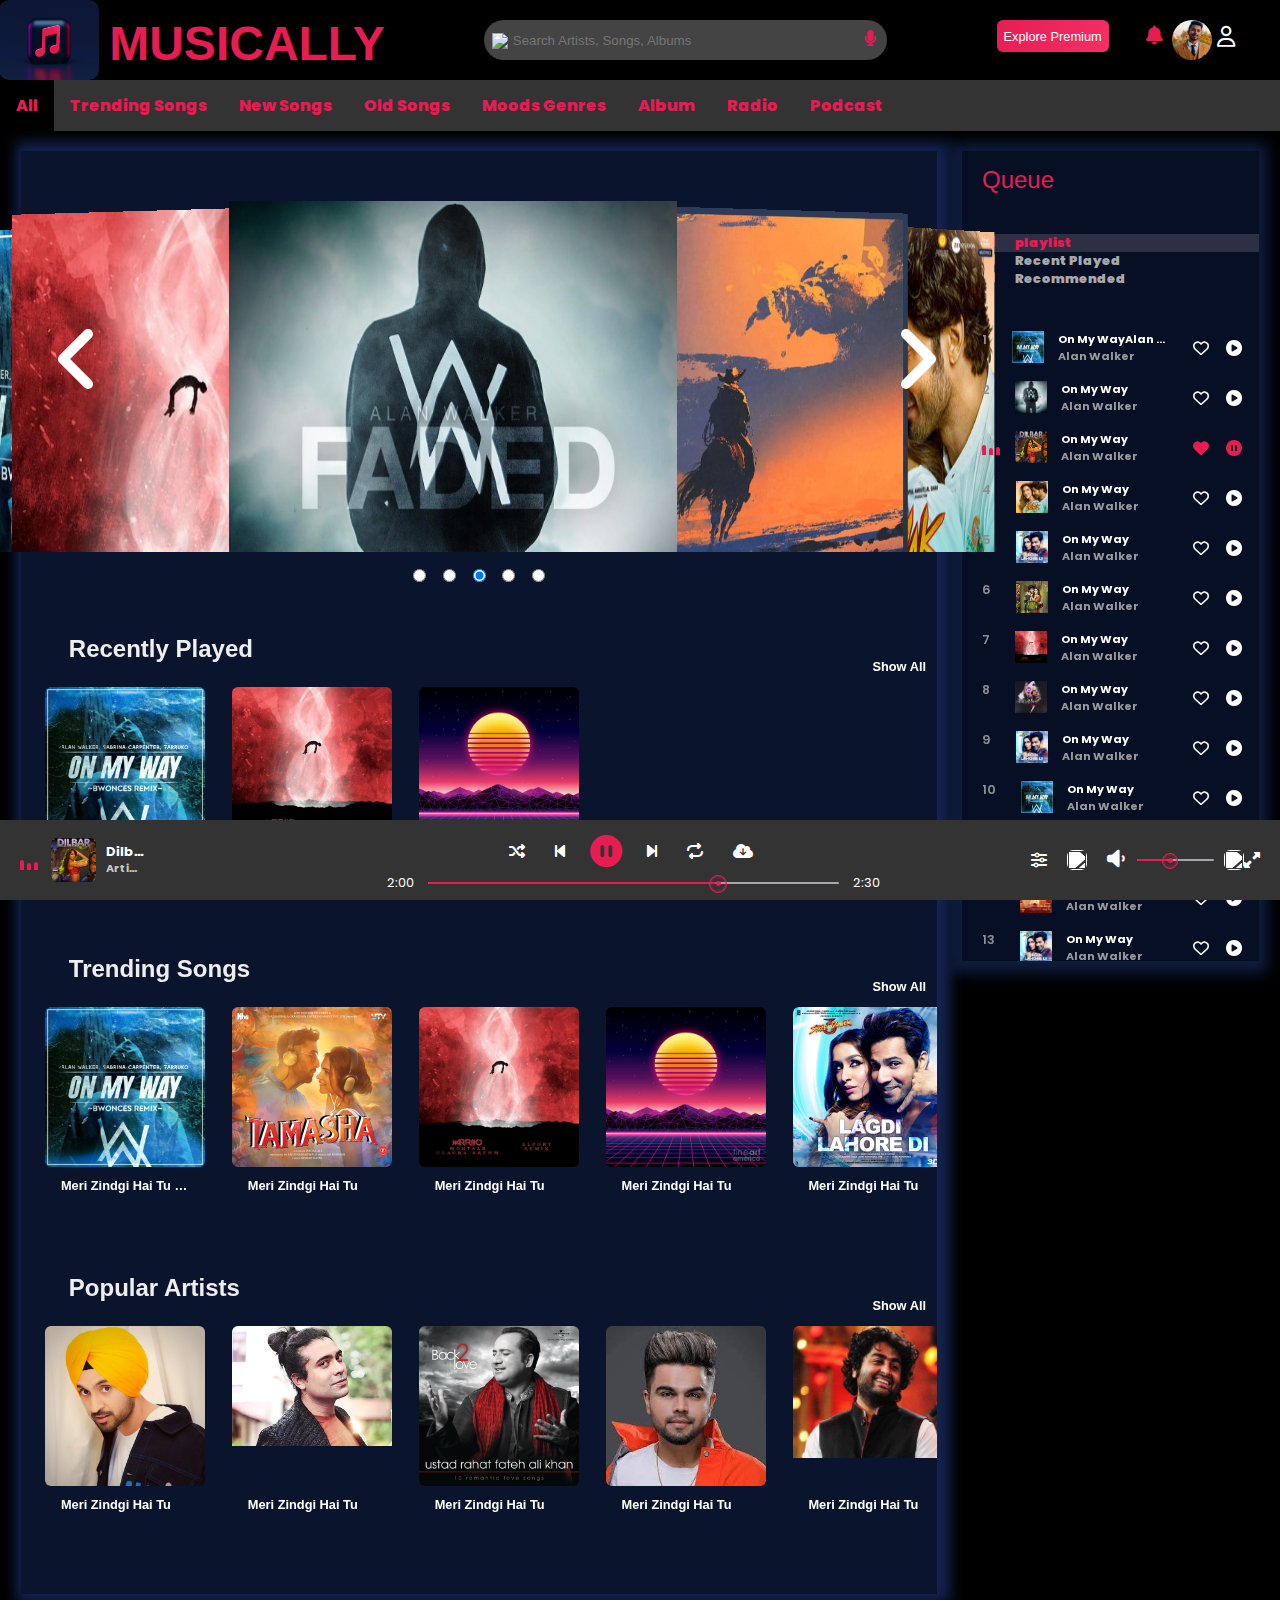
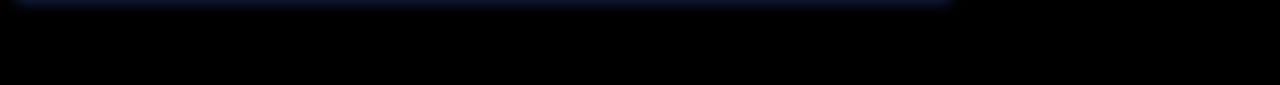
==== index.html @ cf1462f7 "save" ====
<!DOCTYPE html>
<html>

<head>
  <meta charset="utf-8" />
  <title>Musically</title>
  <link rel="icon" type="image/x-icon" href="Assets/img/logo.jpg">
  <meta name="description" />
  <meta name="viewport" content="width=device-width, initial-scale=1" />
  <link rel="stylesheet" href="Assets/style.css" />
  <link rel="preconnect" href="https://fonts.googleapis.com" />
  <link rel="preconnect" href="https://fonts.gstatic.com" crossorigin />
  <link href="https://fonts.googleapis.com/css2?family=Poppins:wght@100&display=swap" rel="stylesheet" />
  <link rel="stylesheet" href="https://cdnjs.cloudflare.com/ajax/libs/font-awesome/4.7.0/css/font-awesome.min.css" />
  <link rel="stylesheet" href="https://cdnjs.cloudflare.com/ajax/libs/font-awesome/6.4.0/css/all.min.css" />
</head>

<body>
  <!-- Header part start from here -->
  <header>
    <!-- Nav menu section start from here -->
    <nav id="nav1">
      <div id="left-nav">
        <a href="index.html"><img class="header-logo" height="80px" width="100px" src="./Assets/img/logo.jpg" alt="Image not loaded"/></a>

        <div class="title">
         <a href="index.html"><h1><span>musically</span>
          </h1></a>
        </div>

      </div>
      <div id="right-nav">
        <div id="search-bar">
          <img class="search-icon" width="16" height="16" src="https://img.icons8.com/search" alt="search--v1" />
          <input class="search-input" placeholder="Search Artists, Songs, Albums" type="search" name="" id="" />
          <div class="microphone">
            <i class="fa-solid fa-microphone"></i>
          </div>
        </div>
         

        <div class="user">
          <div class="subscription">
            <button class="btn" value="Explore Premium" title="Upgrade to Premium">Explore Premium</button>
          </div>
          <i class="fa-solid fa-bell fa-shake" title="Check Notification"></i>
          <img src="Assets/img/user.jpg" alt="">
          <i class="fa-regular fa-user" title="Your Name"></i>
        </div>
      </div>
    </nav>

    <nav id="nav2">
      <ul class="nav-menu">
        <li><a class="active" href="#all">All </a></li>
        <li><a href="#trending-songs">Trending Songs</a></li>
        <li><a href="#new-songs">New Songs</a></li>
        <li><a href="#old-songs">Old Songs</a></li>
        <li><a href="#moods-genres">Moods Genres</a></li>
        <li><a href="#album">Album</a></li>
        <li><a href="#radio">Radio</a></li>
        <li><a href="#podcast">Podcast</a></li>
        </ul>
    </nav>
    <!-- Nav menu section end here -->

  </header>
  <!-- Header part end here -->
  <main>
    <div id="wrapper">
      <section id="content-section">
        <!-- Carousel start from here -->
        <div id="arrow">
          <div id="left-arrow">
            <i class="fa fa-angle-left fa-5x" aria-hidden="true"></i>
          </div>
          <div id="right-arrow">
            <i class="fa fa-angle-right fa-5x" aria-hidden="true"></i>
          </div>
        </div>
        <div id="slider">
          <input type="radio" name="position" />
          <input type="radio" name="position" />
          <input type="radio" name="position" checked />
          <input type="radio" name="position" />
          <input type="radio" name="position" />

          <main id="carousel">
            <div class="item"><img src="Assets/img/1.jpg" /></div>
            <div class="item"><img src="Assets/img/4.jpg" /></div>
            <div class="item"><img src="Assets/img/2.jpg" /></div>
            <div class="item"><img src="Assets/img/3.jpg" /></div>
            <div class="item"><img src="Assets/img/8.jpg" /></div>
          </main>
        </div>
        <!-- Carousel end here -->

        <!-- Recently played section start from here -->
        <section class="songs-sections">
          <div id="arrow-left"><i class="fa-solid fa-circle-left" title="Previous"></i></div>
          <div id="arrow-right"><i class="fa-solid fa-circle-right " title="Next"></i></div>
          <div class="section-heading">
            <h2>Recently Played</h2>
            <h4 class="show-all"><a href="#">Show All</a></h4>
          </div>
          <div class="songs-contnt">

            <div class="song-card">
              <div class="img-contnt" style="background-image: url(Assets/img/1.jpg);">
                <div class="overlay">
                  <i class="fa-solid fa-play" id="play-hover" title="Play"></i>
                  <i class="fa-solid fa-share" id="share-hover"></i>
                  <i class="fa-solid fa-ellipsis-vertical" id="more-hover"></i>
                </div>
              </div>
                  <p class="song-name">Meri Zindgi hai tu Meri Zindgi hai tu</p>
             </div>

            <div class="song-card">
              <div class="img-contnt" style="background-image: url(Assets/img/4.jpg);">
                <div class="overlay">
                  <i class="fa-solid fa-play" id="play-hover" title="Play"></i>
                  <i class="fa-solid fa-share" id="share-hover"></i>
                  <i class="fa-solid fa-ellipsis-vertical" id="more-hover"></i>
                </div>
              </div>
              <p class="song-name">Meri Zindgi hai tu</p>
            </div>

            <div class="song-card">
              <div class="img-contnt" style="background-image: url(Assets/img/6.jpg);">
                <div class="overlay">
                  <i class="fa-solid fa-play" id="play-hover" title="Play"></i>
                  <i class="fa-solid fa-share" id="share-hover"></i>
                  <i class="fa-solid fa-ellipsis-vertical" id="more-hover"></i>
                </div>
              </div>
              <p class="song-name">Meri Zindgi hai tu</p>
            </div>

          </div>
        </section>
        <!-- Recently played section end here -->

        <!-- Trending Songs Cards section start from here -->
        <section class="songs-sections">
          <div id="arrow-left"><i class="fa-solid fa-circle-left" title="Previous"></i></div>
          <div id="arrow-right"><i class="fa-solid fa-circle-right " title="Next"></i></div>
          <div class="section-heading">
            <h2>Trending Songs</h2>
            <h4 class="show-all"><a href="#">Show All</a></h4>
          </div>
          <div class="songs-contnt">

            <div class="song-card">
              <div class="img-contnt" style="background-image: url(Assets/img/1.jpg);">
                <div class="overlay">
                  <i class="fa-solid fa-play" id="play-hover" title="Play"></i>
                  <i class="fa-solid fa-share" id="share-hover"></i>
                  <i class="fa-solid fa-ellipsis-vertical" id="more-hover"></i>
                </div>
              </div>
              <p class="song-name">Meri Zindgi hai tu Meri Zindgi hai tu</p>
            </div>

            <div class="song-card">
              <div class="img-contnt" style="background-image: url(Assets/img/7.jpg);">
                <div class="overlay">
                  <i class="fa-solid fa-play" id="play-hover" title="Play"></i>
                  <i class="fa-solid fa-share" id="share-hover"></i>
                  <i class="fa-solid fa-ellipsis-vertical" id="more-hover"></i>
                </div>
              </div>
              <p class="song-name">Meri Zindgi hai tu</p>
            </div>

            <div class="song-card">
              <div class="img-contnt" style="background-image: url(Assets/img/4.jpg);">
                <div class="overlay">
                  <i class="fa-solid fa-play" id="play-hover" title="Play"></i>
                  <i class="fa-solid fa-share" id="share-hover"></i>
                  <i class="fa-solid fa-ellipsis-vertical" id="more-hover"></i>
                </div>
              </div>
              <p class="song-name">Meri Zindgi hai tu</p>
            </div>

            <div class="song-card">
              <div class="img-contnt" style="background-image: url(Assets/img/6.jpg);">
                <div class="overlay">
                  <i class="fa-solid fa-play" id="play-hover" title="Play"></i>
                  <i class="fa-solid fa-share" id="share-hover"></i>
                  <i class="fa-solid fa-ellipsis-vertical" id="more-hover"></i>
                </div>
              </div>
              <p class="song-name">Meri Zindgi hai tu</p>
            </div>

            <div class="song-card">
              <div class="img-contnt" style="background-image: url(Assets/img/11.jpg);">
                <div class="overlay">
                  <i class="fa-solid fa-play" id="play-hover" title="Play"></i>
                  <i class="fa-solid fa-share" id="share-hover"></i>
                  <i class="fa-solid fa-ellipsis-vertical" id="more-hover"></i>
                </div>
              </div>
              <p class="song-name">Meri Zindgi hai tu</p>
            </div>

            <div class="song-card">
              <div class="img-contnt" style="background-image: url(Assets/img/3.jpg);">
                <div class="overlay">
                  <i class="fa-solid fa-play" id="play-hover" title="Play"></i>
                  <i class="fa-solid fa-share" id="share-hover"></i>
                  <i class="fa-solid fa-ellipsis-vertical" id="more-hover"></i>
                </div>
              </div>
              <p class="song-name">Meri Zindgi hai tu</p>
            </div>

          </div>
        </section>
        <!-- Trending Songs Cards section end here ---->

        <!-- Featured Artist section Start from here -->
        <section class="songs-sections">
          <div id="arrow-left"><i class="fa-solid fa-circle-left" title="Previous"></i></div>
          <div id="arrow-right"><i class="fa-solid fa-circle-right " title="Next"></i></div>
          <div class="section-heading">
            <h2>Popular Artists</h2>
            <h4 class="show-all"><a href="#">Show All</a></h4>
          </div>
          <div class="songs-contnt">

            <div class="song-card">
              <div class="img-contnt" style="background-image: url(Assets/img/Diljit_Dosanjh.jpg);">
                <div class="overlay">
                  <i class="fa-solid fa-play" id="play-hover"></i>
                  <i class="fa-solid fa-share" id="share-hover"></i>
                  <i class="fa-solid fa-ellipsis-vertical" id="more-hover"></i>
                </div>
              </div>
              <p class="song-name">Meri Zindgi hai tu</p>
            </div>

            <div class="song-card">
              <div class="img-contnt" style="background-image: url(Assets/img/jubin\ Nautiyal.jpg);">
                <div class="overlay">
                  <i class="fa-solid fa-play" id="play-hover"></i>
                  <i class="fa-solid fa-share" id="share-hover"></i>
                  <i class="fa-solid fa-ellipsis-vertical" id="more-hover"></i>
                </div>
              </div>
              <p class="song-name">Meri Zindgi hai tu</p>
            </div>

            <div class="song-card">
              <div class="img-contnt" style="background-image: url(Assets/img/17.jpg);">
                <div class="overlay">
                  <i class="fa-solid fa-play" id="play-hover"></i>
                  <i class="fa-solid fa-share" id="share-hover"></i>
                  <i class="fa-solid fa-ellipsis-vertical" id="more-hover"></i>
                </div>
              </div>
              <p class="song-name">Meri Zindgi hai tu</p>
            </div>

            <div class="song-card">
              <div class="img-contnt" style="background-image: url(Assets/img/akhil.jpg);">
                <div class="overlay">
                  <i class="fa-solid fa-play" id="play-hover"></i>
                  <i class="fa-solid fa-share" id="share-hover"></i>
                  <i class="fa-solid fa-ellipsis-vertical" id="more-hover"></i>
                </div>
              </div>
              <p class="song-name">Meri Zindgi hai tu</p>
            </div>

            <div class="song-card">
              <div class="img-contnt" style="background-image: url(Assets/img/arjit.jpg);">
                <div class="overlay">
                  <i class="fa-solid fa-play" id="play-hover"></i>
                  <i class="fa-solid fa-share" id="share-hover"></i>
                  <i class="fa-solid fa-ellipsis-vertical" id="more-hover"></i>
                </div>
              </div>
              <p class="song-name">Meri Zindgi hai tu</p>
            </div>

            <div class="song-card">
              <div class="img-contnt" style="background-image: url(Assets/img/guru.jpg);">
                <div class="overlay">
                  <i class="fa-solid fa-play" id="play-hover"></i>
                  <i class="fa-solid fa-share" id="share-hover"></i>
                  <i class="fa-solid fa-ellipsis-vertical" id="more-hover"></i>
                </div>
              </div>
              <p class="song-name">Meri Zindgi hai tu</p>
            </div>

          </div>
        </section>
        <!-- Featured Artist section closed here -->

      </section>
      <!-- Conternt Section closed here -------------->


      <!-- Side Queue code start from here -->
      <aside id="side-queue">
        <div class="playlist-heading">
          <h1>Queue</h1>
        </div>
        <!-- Playlist code start -->
        <div class="play-list">
          <h4 class="active">
            <span><i class="fa fa-music" aria-hidden="true"></i>playlist</span>
          </h4>

          <h4>
            <span><i class="fa fa-music" aria-hidden="true"> </i>Recent
              Played</span>
          </h4>

          <h4>
            <span><i class="fa fa-music" aria-hidden="true"> </i>Recommended</span>
          </h4>
        </div>
        <!-- Playlist code end -->

        <!-- Side Queue Songs list section start -->
        <div class="song-list">
          <li class="songItem">
            <div class="sidePlay-list">
              <span>1</span>
              <img src="Assets/img/1.jpg" alt="">
              <h5>On My WayAlan WalkeAlan Walker <br>
                <div class="subtitle">Alan Walker </div>
              </h5>
            </div>
            <div class="sidePlay-icon">
              <i class="fa-regular fa-heart"></i>
              <i class="fa fa-play-circle" aria-hidden="true" id="1"></i>
            </div>
          </li>
        
          <li class="songItem">
            <div class="sidePlay-list">
              <span>2</span>
              <img src="Assets/img/2.jpg" alt="">
              <h5>On My Way <br>
                <div class="subtitle">Alan Walker</div>
              </h5>
            </div>
            <div class="sidePlay-icon">
              <i class="fa-regular fa-heart"></i>
              <i class="fa  fa-play-circle" aria-hidden="true" id="1"></i>
            </div>
          </li>

          <li class="songItem">
            <div class="sidePlay-list active-play">
              <div class="master-play">
                <div class="wave">
                  <div class="wave1"></div>
                  <div class="wave1"></div>
                  <div class="wave1"></div>
                </div>
              </div>
              <span id="list-number">3</span>
              <img src="Assets/img/9.jpg" alt="">
              <h5>On My Way <br>
                <div class="subtitle">Alan Walker</div>
              </h5>
            </div>

            <div class="sidePlay-icon active-play">
              <i class="fa-solid fa-heart"></i>
              <i class="fa  fa-pause-circle" aria-hidden="true" id="1"></i>
            </div>
          </li>

          <li class="songItem">
            <div class="sidePlay-list">
              <span>4</span>
              <img src="Assets/img/8.jpg" alt="">
              <h5>On My Way <br>
                <div class="subtitle">Alan Walker</div>
              </h5>
            </div>
            <div class="sidePlay-icon">
              <i class="fa-regular fa-heart"></i>
              <i class="fa  fa-play-circle" aria-hidden="true" id="1"></i>
            </div>
          </li>

          <li class="songItem">
            <div class="sidePlay-list">
              <span>5</span>
              <img src="Assets/img/11.jpg" alt="">
              <h5>On My Way <br>
                <div class="subtitle">Alan Walker</div>
              </h5>
            </div>
            <div class="sidePlay-icon">
              <i class="fa-regular fa-heart"></i>
              <i class="fa  fa-play-circle" aria-hidden="true" id="1"></i>
            </div>
          </li>

          <li class="songItem">
            <div class="sidePlay-list">
              <span>6</span>
              <img src="Assets/img/10.jpg" alt="">
              <h5>On My Way <br>
                <div class="subtitle">Alan Walker</div>
              </h5>
            </div>
            <div class="sidePlay-icon">
              <i class="fa-regular fa-heart"></i>
              <i class="fa  fa-play-circle" aria-hidden="true" id="1"></i>
            </div>
          </li>

          <li class="songItem">
            <div class="sidePlay-list">
              <span>7</span>
              <img src="Assets/img/4.jpg" alt="">
              <h5>On My Way <br>
                <div class="subtitle">Alan Walker</div>
              </h5>
            </div>
            <div class="sidePlay-icon">
              <i class="fa-regular fa-heart"></i>
              <i class="fa  fa-play-circle" aria-hidden="true" id="1"></i>
            </div>
          </li>

          <li class="songItem">
            <div class="sidePlay-list">
              <span>8</span>
              <img src="Assets/img/13.jpg" alt="">
              <h5>On My Way <br>
                <div class="subtitle">Alan Walker</div>
              </h5>
            </div>
            <div class="sidePlay-icon">
              <i class="fa-regular fa-heart"></i>
              <i class="fa  fa-play-circle" aria-hidden="true" id="1"></i>
            </div>
          </li>

          <li class="songItem">
            <div class="sidePlay-list">
              <span>9</span>
              <img src="Assets/img/11.jpg" alt="">
              <h5>On My Way <br>
                <div class="subtitle">Alan Walker</div>
              </h5>
            </div>
            <div class="sidePlay-icon">
              <i class="fa-regular fa-heart"></i>
              <i class="fa  fa-play-circle" aria-hidden="true" id="1"></i>
            </div>
          </li>

          <li class="songItem">
            <div class="sidePlay-list">
              <span>10</span>
              <img src="Assets/img/1.jpg" alt="">
              <h5>On My Way <br>
                <div class="subtitle">Alan Walker</div>
              </h5>
            </div>
            <div class="sidePlay-icon">
              <i class="fa-regular fa-heart"></i>
              <i class="fa  fa-play-circle" aria-hidden="true" id="1"></i>
            </div>
          </li>

          <li class="songItem">
            <div class="sidePlay-list">
              <span>11</span>
              <img src="Assets/img/14.jpg" alt="">
              <h5>On My Way <br>
                <div class="subtitle">Alan Walker</div>
              </h5>
            </div>
            <div class="sidePlay-icon">
              <i class="fa-regular fa-heart"></i>
              <i class="fa  fa-play-circle" aria-hidden="true" id="1"></i>
            </div>
          </li>

          <li class="songItem">
            <div class="sidePlay-list">
              <span>12</span>
              <img src="Assets/img/16.jpg" alt="">
              <h5>On My Way <br>
                <div class="subtitle">Alan Walker</div>
              </h5>
            </div>
            <div class="sidePlay-icon">
              <i class="fa-regular fa-heart"></i>
              <i class="fa  fa-play-circle" aria-hidden="true" id="1"></i>
            </div>
          </li>

          <li class="songItem">
            <div class="sidePlay-list">
              <span>13</span>
              <img src="Assets/img/11.jpg" alt="">
              <h5>On My Way <br>
                <div class="subtitle">Alan Walker</div>
              </h5>
            </div>
            <div class="sidePlay-icon">
              <i class="fa-regular fa-heart"></i>
              <i class="fa  fa-play-circle" aria-hidden="true" id="1"></i>
            </div>
          </li>

          <li class="songItem">
            <div class="sidePlay-list">
              <span>14</span>
              <img src="Assets/img/12.jpg" alt="">
              <h5>On My Way <br>
                <div class="subtitle">Alan Walker</div>
              </h5>
            </div>
            <div class="sidePlay-icon">
              <i class="fa-regular fa-heart"></i>
              <i class="fa  fa-play-circle" aria-hidden="true" id="1"></i>
            </div>
          </li>
          <!-- Side Queue Songs list section end -->
      </aside>
    </div>
  </main>



  <section class="footer">
    <div id="media-controls">
      <div class="master-play">
       <div class="song-play">
        <div class="wave">
          <div class="wave1"></div>
          <div class="wave1"></div>
          <div class="wave1"></div>
        </div>
        <img src="Assets/img/9.jpg" alt="" id="thumbnail-masterPlay">
        <h5 id="title">
          Dilbar Dilbar
          <div class="subtitle">
            Artist name
          </div>
        </h5>
      </div>

        <div class="audio-control1"> 
          <div class="masterplay-icon">            
            <i class="fa-solid fa-shuffle" title="Enable shuffle"></i>
            <i class="fa-solid fa-backward-step" title="Previous"></i>
            <i class="fa-solid fa-circle-pause" title="Pause"></i>
            <i class="fa-solid fa-forward-step" title="Next"></i>
            <i class="fa-solid fa-repeat" title="Enable Repeat"></i>
            <i class="fa-solid fa-cloud-arrow-down" title="Download"></i>      
          </div>

          <div class="audio-icon"> 
            <span id="current-start">2:00</span>
            <div class="seek-bar">
              <input type="range" id="seek" min="0" max="100">
              <div class="seek-bar2" id="seek-bar2"> </div>
              <div class="dot"></div>
            </div>
            <span id="current-end">2:30</span>
          </div>
        </div>

        <div class="audio-control2">
        <div class="slider-up">
          <i class="fa-solid fa-sliders" title="Equalizer"></i>
        </div>
        <div id="connectDevice-icon"> 
         <img src="https://cdn-icons-png.flaticon.com/512/8736/8736763.png"  alt="" title="Connect Device">
        </div>
        <div class="vol">
            <i class="fa-solid fa-volume-low" id="vol-icon" title="Volume"></i>
          <input type="range" id="seek" min="0" max="100" id="vol">
          <div class="vol-bar"> </div>
          <div class="dot" id="vol-dot"></div>
        </div>
        <div id="audio-icon"> 
         <img src="https://cdn-icons-png.flaticon.com/512/4211/4211451.png"  alt="" title="Queue"> 
        </div>
        <div class="maximize">
          <i class="fa-sharp fa-solid fa-up-right-and-down-left-from-center" title="Maximize"></i>
        </div>
        </div>
      </div>
    </div>
  </section>
</body>
</html>
---- Assets/style.css ----
@import url('https://fonts.googleapis.com/css2?family=Raleway:ital,wght@0,100;1,700&display=swap');

/* set default margin and padding  */
* {
  margin: 0px;
  padding: 0px;
  box-sizing: border-box;
}

/* Google Font Poppins */
body {
  font-family: 'Poppins', 'sans-serif';
  font-weight: 800;
}

#wrapper{
  background-color: #000;
  padding: 1.3rem;
  scroll-behavior: smooth;
}

/* Scroll bar CSS start ---------*/
::-webkit-scrollbar {
  width: 8px;
  height: 1.3rem;
}

/* Track */
::-webkit-scrollbar-track {
  box-shadow: inset 0 0 5px #444; 
  border-radius: 10px;
} 
 
/* Handle */
::-webkit-scrollbar-thumb {
  background:var(--text-color); 
  border-radius: 10px;
} 

/* Handle on hover */
::-webkit-scrollbar-thumb:hover {
  background: #444; 
}  
/* Scroll bar CSS start ---------*/


header {
  position: sticky;
  width: 100%;
  z-index: 2;
  top: 0;
}

:root{
  --text-color:#e51d53;
}

/* Nav bar CSS start from here */
#nav1,
#nav2 {
  display: flex;
  background-color: #333;
}

#nav1 {
  height: 5rem;
  position: relative;
  width: 100%;
  display: flex;
  background-color:#000;
  justify-content: flex-start;
}

#left-nav {
  width: 30%;
  height: 100%;
  display: flex;
  justify-content: center;
}
/* Website logo CSS */
.header-logo{
  border-radius: 10px;
  margin-right: 10px;
}
/* Website Name CSS  */
.title a{
  text-decoration: none;
}
.title h1 {
  margin: 0;
  color: var(--text-color);
  font-family: 'Teko', sans-serif;
  font-size: 3rem;
  margin-top: 1rem;
  text-transform: uppercase;
  animation: glow 1.4s ease-in-out infinite alternate;
  text-align: center;
}

@keyframes glow {
  from {
    text-shadow: 0 0 1.3rem  var(--text-color);
  }
  to {
    text-shadow: 0 0 2.2rem #d72051, 0 0 10px var(--text-color);
  }
}

#right-nav {
  display: flex;
  justify-content: flex-start;
  padding-left: 6.25rem;
  width: 70%;
  height: 100%;
  padding-top: 1.25rem;
}
/* Search bar CSS start from here */
#search-bar {
  width: 60%;
}

.search-icon {
  top: 13px;
  left: 8px;
  position: absolute;
}

input.search-input {
  width: 85%;
  height: 2.5rem;
  background-color: #444;
  border-radius: 1.25rem;
  border: none;
  outline: none;
  padding-left: 1.8rem;
}
.microphone{
  position: absolute;
  color: var(--text-color);
  top: 10%;
  left: 80%;
}
#right-nav>div {
  position: relative;
}
 /* Button CSS start */
 button{
  border: none;
  outline: none;
  border-radius: 6px;
  font-size: .8rem;
  width: 7rem;
  height: 2rem;
  text-align: center;
 }.subscription .btn{
  color: #ffffff;
   background: linear-gradient(-60deg,#14688b, #132450, #FF3D77,#e51d53);
   background-size: 600%;
   animation : anime 4s linear infinite;
}
  @keyframes anime{ 
 0%{
   background-position: 0% 50%;
 }
 50%{
   background-position: 100% 50%;
 }
 100%{
   background-position: 0% 50%;
}
}
button.btn {
  margin-right: 2rem;
}
.user{
  width: 35%;
  margin-right: 2.8rem;
  display: flex;
  justify-content: flex-end;
}
.user .fa-bell{
margin-right: .6rem;
font-size: 1.2rem;
margin-top: .4rem;
color: #e51d53;
}

.user img{
 height: 2.5rem;
 width: 2.5rem;
 border-radius: 50%;

}
.user i{
  margin-top: .4rem;
  margin-left: 5px;
  color: #fff;
  font-size: 1.3rem;
}

ul.nav-menu li {
  list-style: none;
}

li {
  float: left;
}

li a {
  display: block;
  color: var(--text-color);
  text-align: center;
  padding: .8rem 1rem;
  text-underline-offset: .7rem;
  text-decoration: none;
}
#nav2 .active{
  background-color: #000;
}

li a:hover {
  background-color: #111;
  text-decoration: underline;
}
/* Header part CSS End here ----------------------------- */


/* Main Section start from here----------------------------------------- */

#content-section {
  width: 74%;
  height: auto;
  display: inline-block;
  box-shadow: 4px 0px 13px 9px #132450;
background-color: #0b142d;
margin-bottom: 4.4rem;
}

 
/*  Carousel CSS start from here ----------------------------------------------------------------------- */
/* Slider CSS */
#slider {
  height: 26.5rem;
  margin: 0;
  display: grid;
  grid-template-rows: 18.75rem 0;
  grid-template-columns: 1fr 1.87rem 1.87rem 1.87rem 1.87rem 1.87rem 1fr;
  align-content: space-between;
  justify-content: center;
  align-items: center;
  justify-items: center;
}

/*Arrow CSS start */
#arrow {
  width: 73%;
  display: flex;
  height: 25rem;
  z-index: 1;
  justify-content: space-between;
  align-items: center;
  position: absolute;

}

#left-arrow,
#right-arrow {
  width: 4rem;
  height: 4rem;
  z-index: 1;
}

#left-arrow i,
#right-arrow i {
  color: #fff;
  cursor: pointer;
  z-index: 2;
  height: 100%;
  background-size: cover;
  background-repeat: no-repeat;
  width: 100%;
}

div#left-arrow i {
  margin-left: 2rem;
}

div#left-arrow i:hover {
  color: var(--text-color);
}

#right-arrow i:hover {
  color: var(--text-color);
}
/* Arrow CSS end */

main#carousel {
  grid-row: 1 / 2;
  grid-column: 1 / 8;
  width: 100vw;
  height: 31.3rem;
  display: flex;
  align-items: center;
  justify-content: center;
  overflow: hidden;
  transform-style: preserve-3d;
  perspective: 37.5rem;
  --items: 5;
  --middle: 3;
  --position: 1;
  pointer-events: none;
}

div.item {
  position: absolute;
  width: 31.25rem;
  height: 12.5rem;
  --r: calc(var(--position) - var(--offset));
  --abs: max(calc(var(--r) * -1), var(--r));
  transition: all 0.25s linear;
  transform: rotateY(calc(-10deg * var(--r))) translateX(calc(-300px * var(--r)));
  z-index: calc((var(--position) - var(--abs)));
}

div.item:nth-of-type(1) {
  --offset: 1;
}

div.item:nth-of-type(2) {
  --offset: 2;
}

div.item:nth-of-type(3) {
  --offset: 3;
}

div.item:nth-of-type(4) {
  --offset: 4;
}

div.item:nth-of-type(5) {
  --offset: 5;
}

input:nth-of-type(1) {
  grid-column: 2 / 3;
  grid-row: 2 / 3;
}

input:nth-of-type(1):checked~main#carousel {
  --position: 1;
}

input:nth-of-type(2) {
  grid-column: 3 / 4;
  grid-row: 2 / 3;
}

input:nth-of-type(2):checked~main#carousel {
  --position: 2;
}

input:nth-of-type(3) {
  grid-column: 4 /5;
  grid-row: 2 / 3;
}

input:nth-of-type(3):checked~main#carousel {
  --position: 3;
}

input:nth-of-type(4) {
  grid-column: 5 / 6;
  grid-row: 2 / 3;
}

input:nth-of-type(4):checked~main#carousel {
  --position: 4;
}

input:nth-of-type(5) {
  grid-column: 6 / 7;
  grid-row: 2 / 3;
}

input:nth-of-type(5):checked~main#carousel {
  --position: 5;
}
 /* Carousel Image CSS */
#carousel img {
  height: 60vh;
  width: 35vw;
}
/* Carousel CSS End here --------------------------------------------------------------------- */

 
 /* Songs cards slider section CSS Start from here ----------------------------------------------- */
.songs-sections {
  margin: 3.75rem 0;
}

/* Arrow Styling in Song Section start here */
section.songs-sections {
  position: relative;
}
section.songs-sections #arrow-left, #arrow-right {
 cursor: pointer;
 position: absolute;
  /* display: none; */
  font-size: 2.5rem;
  color: white;
  opacity: 0;
}
section.songs-sections:hover #arrow-left{
  color: #fff;
  opacity: .5;
  z-index: 2;
  opacity: 1;
  cursor: pointer;
  font-size: 2.5rem;

  /* border-radius: 50%; 
  box-shadow: 3px 5px 12px 27px rgb(182 49 49 / 95%); 
  height: 40px; 
  width: 40px; */
}

section.songs-sections #arrow-left:hover{
  color: var(--text-color);

}
section.songs-sections:hover #arrow-right{
  color: #fff;
  opacity: 0.5;
  z-index: 2;
  opacity: 1;
  cursor: pointer;
  /* border-radius: 50%; */
  /* box-shadow: 3px 5px 12px 27px rgb(182 49 49 / 95%); */
  font-size: 2.5rem;
  /* height: 40px; */
  /* width: 40px; */
}
section.songs-sections #arrow-right:hover{
  color: var(--text-color);
 }

div#arrow-left {
  top: 40%;
}

div#arrow-right {
  left: 97%;top: 40%;
}
/* Arrow Styling in Song Section end here */



.section-heading {
  margin-top: 1.3rem;
  margin-left: 1rem ;
  font-size: 1rem;
  font-family:proximanova-semibold-webfont, Arial, sans-serif;
  color: #efeeee;
  display: flex;
  /* background-color: wheat; */
  padding-left: 2rem;
  justify-content: space-between;
  text-transform: capitalize;
}
.section-heading h2:hover{
  text-decoration: underline var(--text-color);
}
.show-all{
  color: #ffffff;
  font-size: .8rem;
  margin: 1.5rem .7rem 0 0;
}
.show-all a {
  color: #fff;
  text-decoration: none;
}
.show-all a:hover {
  color: var(--text-color);
  text-decoration: underline;
}

.songs-contnt {
  /* background-color: aqua; */
  display: flex;
  padding: 0px 1rem 1rem 1rem;
  flex-direction: row;
  overflow: hidden;
  margin-top: .8rem;
}

.song-card {
  /* background-color: greenyellow; */
  cursor: pointer;
  display: flex;
  align-items: center;
  justify-content:space-evenly;
  width: 20%;
  padding: 0 .8rem;
  flex-direction: column;
  margin-right: 10px;
  
}
.song-card:hover{
  transform: scale(1.1);

  transition:.5s ease-in-out;
}

.song-card img:hover {
    transition: all 0.5s ease-in-out;
    opacity: 0.6;
}

.img-contnt {
  position: relative;
  height: 10rem;
  width: 10rem;
  border-radius: 6px;
  overflow: hidden;
  background-repeat: no-repeat;
  background-size: contain; 
}
.img-contnt:hover{
    box-shadow:  1px -1px 5px 5px rgb(17 39 110 / 50%);
}

.overlay{
  background-image: linear-gradient(0deg,#0b0d0f,rgba(11,13,15,.35));
  opacity: 0;
  height: 100%;
  width: 100%;
}
.overlay:hover{
opacity: 1;
}
.overlay #play-hover{
  position: absolute;
  transform: translate(-50%,-50%);
  top: 50%;
  left: 50%;
  color:var(--text-color);
  font-size: 2rem;
}
.overlay #share-hover{
  position: absolute;
  color: #fff;
  top: 86%;
  left: 8%;
  font-size: 1rem;
}

  .overlay #more-hover{
    position: absolute;
  color: #fff;
  top:86%;
  left: 86%;
  font-size: 1rem;
  }

  .song-name {
    color: #fff;
    width: 85%;
     margin-top: 6px;
    font-family: proximanova-semibold-webfont,Arial,sans-serif;
    font-size: .8rem;
    line-height: 2;
    text-transform: capitalize;
    overflow: hidden;
    text-overflow: ellipsis;
    white-space: nowrap;
}
.song-name:hover{
 text-decoration: underline;
}
/* ----------------------------------------------------------------------------------------- */


/* Side playlist queue CSS start from here --------------------------------------------------------*/

/* Scroll bar CSS start ---------*/
#side-queue::-webkit-scrollbar {
display: none;
}

/* Scroll bar CSS end ---------*/

#side-queue {
  width: 24%;
  height: 90vh;
  display: flex;
  flex-direction: column;
  float: right;
  overflow: auto;
  color: #fff;
  box-shadow: -2px 2px 14px 10px hsl(223, 60%, 16%);
  background-color: #070f24;;
}

.playlist-heading h1 {
  font-size: 1.5rem;
  margin: .9rem 0 0 1.25rem;
  font-weight: 500;
  font-family: proximanova-bold-webfont,Arial,sans-serif;
  text-decoration: solid;
  color: var(--text-color);
}

#side-queue .play-list {
  margin: 40px 0px 0px 20px;
}

#side-queue .play-list h4 {
  font-size: .8rem;
  font-weight: 900;
  color: #a9a9ad;
  cursor: pointer;
  display: flex;
  align-items: center;
  transition:.3s linear;
}

.play-list  .active {
  background-color: #2d3044;
}
.play-list .active span {
  color: var(--text-color);
}

#side-queue .play-list h4:hover {
  color: var(--text-color);
}

.fa-music {
  margin-right: 1.25rem;
}

/* Side Queue song list CSS Start*/

.song-list {
  width: 100%;
  margin-top: 2.5rem;
}
.songItem{
  display: flex;

  height: 2.5rem;
  width: 100%;
}
.sidePlay-list{
  position: relative;
  width: 70%;
  display: flex;
}
.sidePlay-icon{
  width: 30%;
  display: flex;
  justify-content: space-evenly;
}

.song-list li {
  list-style: none;
  position: relative;
  padding: 5px 0px 5px 20px;
  display: flex;
  align-items: center;
  margin-bottom: 10px;
  cursor: pointer;
  transition: .3s linear;
}

.song-list li:hover {
  background-color: #444;
}
.song-list li #list-number{
 opacity: 0;
}
.song-list li span {
  font-size: .8rem;
  font-weight: 600;
  color: #8b8d91;
}

.song-list li img {
  width: 2rem;
  height: 2rem;
  margin-left: 25px;
}

.song-list li h5 {
  font-size: 11px;
  margin-left:.9rem;
  width: 10.6rem;
  overflow: hidden;
  text-overflow: ellipsis;
  white-space: nowrap;
}

.song-list li h5 .subtitle {
  font-size: 11px;
  color: #98999d;
}

.song-list li h5 i{
 position: absolute;
 right: 1.5rem; 
}
/* Side Queue Song list CSS end */
/* ----------------------------------------------------------------------------------------- */

/* Side Queue Animation CSS start  */
aside .master-play{ 
  display: flex;
  align-items: center;
  }
 .active-play .master-play .wave{
        opacity: 1;
  }
  .sidePlay-icon.active-play i{
    color: var(--text-color);
  }

 /*side playlist  Wave CSS styling start from here */
  aside .master-play .wave{
    position: absolute;
    bottom: 5px;
    width: 1.87rem;
    height: 1.87rem;
    padding-bottom: 5px;
    display: flex;
    align-items: flex-end;
    margin-right: 10px;
    opacity: 0;
  }
  
  aside .master-play .wave .wave1{
    width: 4px;
    height: 10px;
    background: var(--text-color);
    margin-right: 3px;
    border-radius: 10px 10px 0px 0px;
    animation: wave .3s linear infinite;
  }
  aside .master-play .wave .wave1:nth-child(2){
    height: 7px;
    margin-right: 3.5;
    animation-delay: .4s;
  }
  
  aside .master-play .wave .wave1:nth-child(3){
    height: 8px;
    animation-delay: .8s;
  }

  @keyframes wave{
    0%{
        height: 7px;
    }
    50%{
        height: 15px;
    }
    100%{
        height: 5px;
    }
  }
  
 /* side playlist Waves Animation end  here */

 /* side playlist Wave CSS styling end here */
/* --------------------------------------------------------------------------------------------- */


/* Media control CSS start from here --------------------------------------------------------------------*/
.footer #audio-icon img{
  width: 1.25rem;
  height: 1.25rem;
  margin-top: 6px;
  filter: brightness(0) invert(1);
}
.footer #connectDevice-icon img{
  width: 1.25rem;
  height: 1.25rem;
  margin-top: 6px;
  filter: brightness(0) invert(1);
}
  #media-controls{
  display: flex;
  justify-content: center;
  align-items: center;
  position: fixed;
  bottom: 0;
  width: 100%;   
  background-color: #333;
  height: 5rem;
}

.slider-up i{
  color: #fff;
}
.maximize i{
  color: #fff;
}
.footer .master-play{
display: flex  ;
width: 100%;
justify-content: space-between;
align-items: center;
padding: 0 1.25rem;  
}

.footer .master-play .wave{
  width: 1.87rem;
  height: 1.87rem;
  padding-bottom: 5px;
  display: flex;
  align-items: flex-end;
  margin-right: 10px;
}

.footer .master-play .wave .wave1{
  width: 4px;
  height: 10px;
  background: var(--text-color);
  margin-right: 3px;
  border-radius: 10px 10px 0px 0px;
  animation: wave .3s linear infinite;
}
.footer .master-play .wave .wave1:nth-child(2){
  height: 7px;
  margin-right: 3.5;
  animation-delay: .4s;
}

.footer .master-play .wave .wave1:nth-child(3){
  height: 8px;
  animation-delay: .8s;
}

@keyframes wave{
  0%{
      height: 10px;
  }
  50%{
      height: 15px;
  }
  100%{
      height: 10px;
  }
}

.footer .master-play img{
  width: 2.8rem;
  height: 2.8rem;
  border-radius: 6px;
}
.footer .master-play h5{
  width: 8.12rem;
  margin-left: 10px;
  color:#ffff;
  line-height: 1rem;
  overflow: hidden;
  text-overflow: ellipsis;
  white-space: nowrap;
  font-size: 13px;
}
.footer .master-play h5 .subtitle{
  font-size: 11px;
  color: rgb(200, 202, 192);
  overflow: hidden;
  text-overflow: ellipsis;
  white-space: nowrap;
}

.footer .master-play .masterplay-icon{
  font-size: 1rem;
  color:#fff;
  margin: 0 1.25rem 0 2.5rem;
  outline: none;
  display: flex;
  align-items: center;
}
.masterplay-icon .fa-solid {
  margin: 10px;
  padding: 5px;
  font-size: 1rem;
}

.footer .master-play .masterplay-icon .fa-solid{
  cursor: pointer;
  outline: none;
}


.footer .master-play .masterplay-icon .fa-circle-pause{
 margin: 0px 5px;
 color: var(--text-color);
 font-size: 2rem;
 
}
  .footer .master-play span{
    color:#fff;
    width: 2rem;
    font-size: .8rem;
    font-weight: 400;
  }

.footer .master-play #current-start{
  margin: 0 0 0 1.87rem;
}
.footer .master-play .seek-bar{
  position: relative;
  width:43%;
  height: 2px;
  border-radius: 2px;
  background:#c9c9d2c4;
  margin: 0 .9rem 0 .6rem;
}
.footer .master-play .seek-bar .seek-bar2{
  position: absolute;
  background: var(--text-color);
  width: 70%;
  border-radius:2px ;
  height: 100%;
  top: 0px;
  transition: 1s linear;
}
.footer .master-play .seek-bar .dot{
position: absolute;
width: 5px;
height: 5px;
background: var(--text-color);
border-radius: 50%;
left: 70%;
top: -1.5px;  
transition: 1s linear;
}
.footer .master-play .seek-bar .dot::before{
  content: '';
  position: absolute;
  width: 1rem;
  height: 1rem;
  border: 1px solid var(--text-color);
  border-radius: 50%;
  top: -6px;
  left:-7px;
  box-shadow: inset 0px 0px 3px var(--text-color);
}
.footer .master-play .seek-bar input{
  position:absolute;
  width: 100%;
  top:-7px;
  left: 0;
  cursor: pointer;
  z-index: 2;
  opacity: 0;
}
.footer .master-play .vol{
  position: relative;
  width: 6.25rem;
  height: 2px;
  border-radius: 2px;
  background: #c9c9d2c4;
  margin-left: 3.12rem;
}

.footer .master-play .vol .fa-solid{
  position: absolute;
  color: #fff;
  font-size: 1.25rem;
  top:-10px;
  left: -1.87rem;
}
.footer .master-play .vol input{
  position: absolute;
  width: 100%;
  top: -10px;
  left: 0;
  cursor: pointer;
  z-index: 3;
  opacity: 0;
}
.footer .master-play .vol .vol-bar{
  position: absolute;
  background: var(--text-color);
  width: 40%;
  border-radius: 2px;
  height: 100%;
  top:0px;
  transition: 1s linear;
}

.footer .master-play .vol .dot{
  position: absolute;
width: 5px;
height: 5px;
transform: rotate(-90deg);
background:var(--text-color);
border-radius: 50%;
left: 40%;
top: -1.5px;  
transition: 1s linear;  
}

.footer .master-play .vol .dot::before{
  content: '';
  position: absolute;
  width: .9rem;
  height: .9rem;
  border: 1px solid var(--text-color);
  border-radius: 50%;
  top: -6px;
  left:-6px;
  box-shadow: inset 0px 0px 3px var(--text-color);
}
.song-play{
  width: 10%;
  display:flex;
  align-items: center;
}
.footer .audio-control1{
  width: 100%; 
  display: flex;
  margin-right: -10%;
   flex-direction: column;
    align-items: center;
}
.footer .audio-icon{
  display: flex; 
  width: 100%; 
  align-items: center;
   justify-content: center;
}

.audio-control2{
  width: 30%; 
  display: flex;
   justify-content: space-around;
    align-items: center;
}
.audio-control2 img{
  margin-left:10px;
}
div#connectDevice-icon {
  margin-left: 10px;
}
.slider-up {
  margin-left: 20%;
}


/* Media control styling end here */

/* Media Query Start for size 768px and 1024px---------------- */

@media screen and (max-width:768px) {
 
    body {
      font-family: 'Poppins', 'sans-serif';
      font-weight: 800;
    }
    
    #wrapper{
      background-color: #000;
      padding: 1.3rem;
      scroll-behavior: smooth;
    }
    
    /* Scroll bar CSS start ---------*/
    ::-webkit-scrollbar {
      width: 8px;
      height: 1.3rem;
    }
    
    /* Track */
    ::-webkit-scrollbar-track {
      box-shadow: inset 0 0 5px #444; 
      border-radius: 10px;
    } 
     
    /* Handle */
    ::-webkit-scrollbar-thumb {
      background:var(--text-color); 
      border-radius: 10px;
    } 
    
    /* Handle on hover */
    ::-webkit-scrollbar-thumb:hover {
      background: #444; 
    }  
    /* Scroll bar CSS start ---------*/
    
    
    header {
      position: sticky;
      width: 100%;
      z-index: 2;
      top: 0;
    }
    
    :root{
      --text-color:#e51d53;
    }
    
    /* Nav bar CSS start from here */
    #nav1,
    #nav2 {
      display: flex;
      background-color: #333;
    }
    
    #nav1 {
      height: 5rem;
      position: relative;
      width: 100%;
      display: flex;
      background-color:#000;
      justify-content: flex-start;
    }
    
    #left-nav {
      width: 30%;
      height: 100%;
      display: flex;
      justify-content: center;
    }
    /* Website logo CSS */
    .header-logo{
      border-radius: 15px;
      margin-right: .7rem;
    }
    .header-logo{
      width:60px;
      height:60px;
   }
    /* Website Name CSS  */
    .title a{
      text-decoration: none;
    }
    .title h1 {
      margin: 0;
      color: var(--text-color);
      font-family: 'Teko', sans-serif;
      font-size: 2rem;
      margin-top: 1rem;
      text-transform: uppercase;
      animation: glow 1.4s ease-in-out infinite alternate;
      text-align: center;
    }
    
    @keyframes glow {
      from {
        text-shadow: 0 0 1.3rem  var(--text-color);
      }
      to {
        text-shadow: 0 0 2.2rem #d72051, 0 0 10px var(--text-color);
      }
    }
    
    #right-nav {
      display: flex;
      justify-content: flex-start;
      padding-left: 6.25rem;
      width: 70%;
      height: 100%;
      padding-top: 1.25rem;
    }
    /* Search bar CSS start from here */
    #search-bar {
      width: 60%;
    }
    
    .search-icon {
      top: 13px;
      left: 8px;
      position: absolute;
    }
    
    input.search-input {
      width: 85%;
      height: 2.5rem;
      background-color: #444;
      border-radius: 1.25rem;
      border: none;
      outline: none;
      padding-left: 1.8rem;
    }
    .microphone{
      position: absolute;
      color: var(--text-color);
      top: 10%;
      left: 80%;
    }
    #right-nav>div {
      position: relative;
    }
    .user{
      width: 35%;
      margin-right: 2.8rem;
      display: flex;
      justify-content: flex-end;
    
    }
    .user img{
     height: 2.5rem;
     width: 2.5rem;
     border-radius: 50%;
    
    }
    .user i{
      margin-top: 10px;
      margin-left: 5px;
      color: #fff;
    }
    
    ul.nav-menu li {
      list-style: none;
    }
    
    li {
      float: left;
    }
    
    li a {
      display: block;
      color: var(--text-color);
      text-align: center;
      padding: .8rem 1rem;
      text-underline-offset: 1.25rem;
      text-decoration: none;
    }
      
    li a:hover {
      background-color: #111;
      text-decoration: underline;
    }
    
    #content-section {
 
    box-shadow: 4px 0px 13px 9px #132450;
   
    
    }
    
}
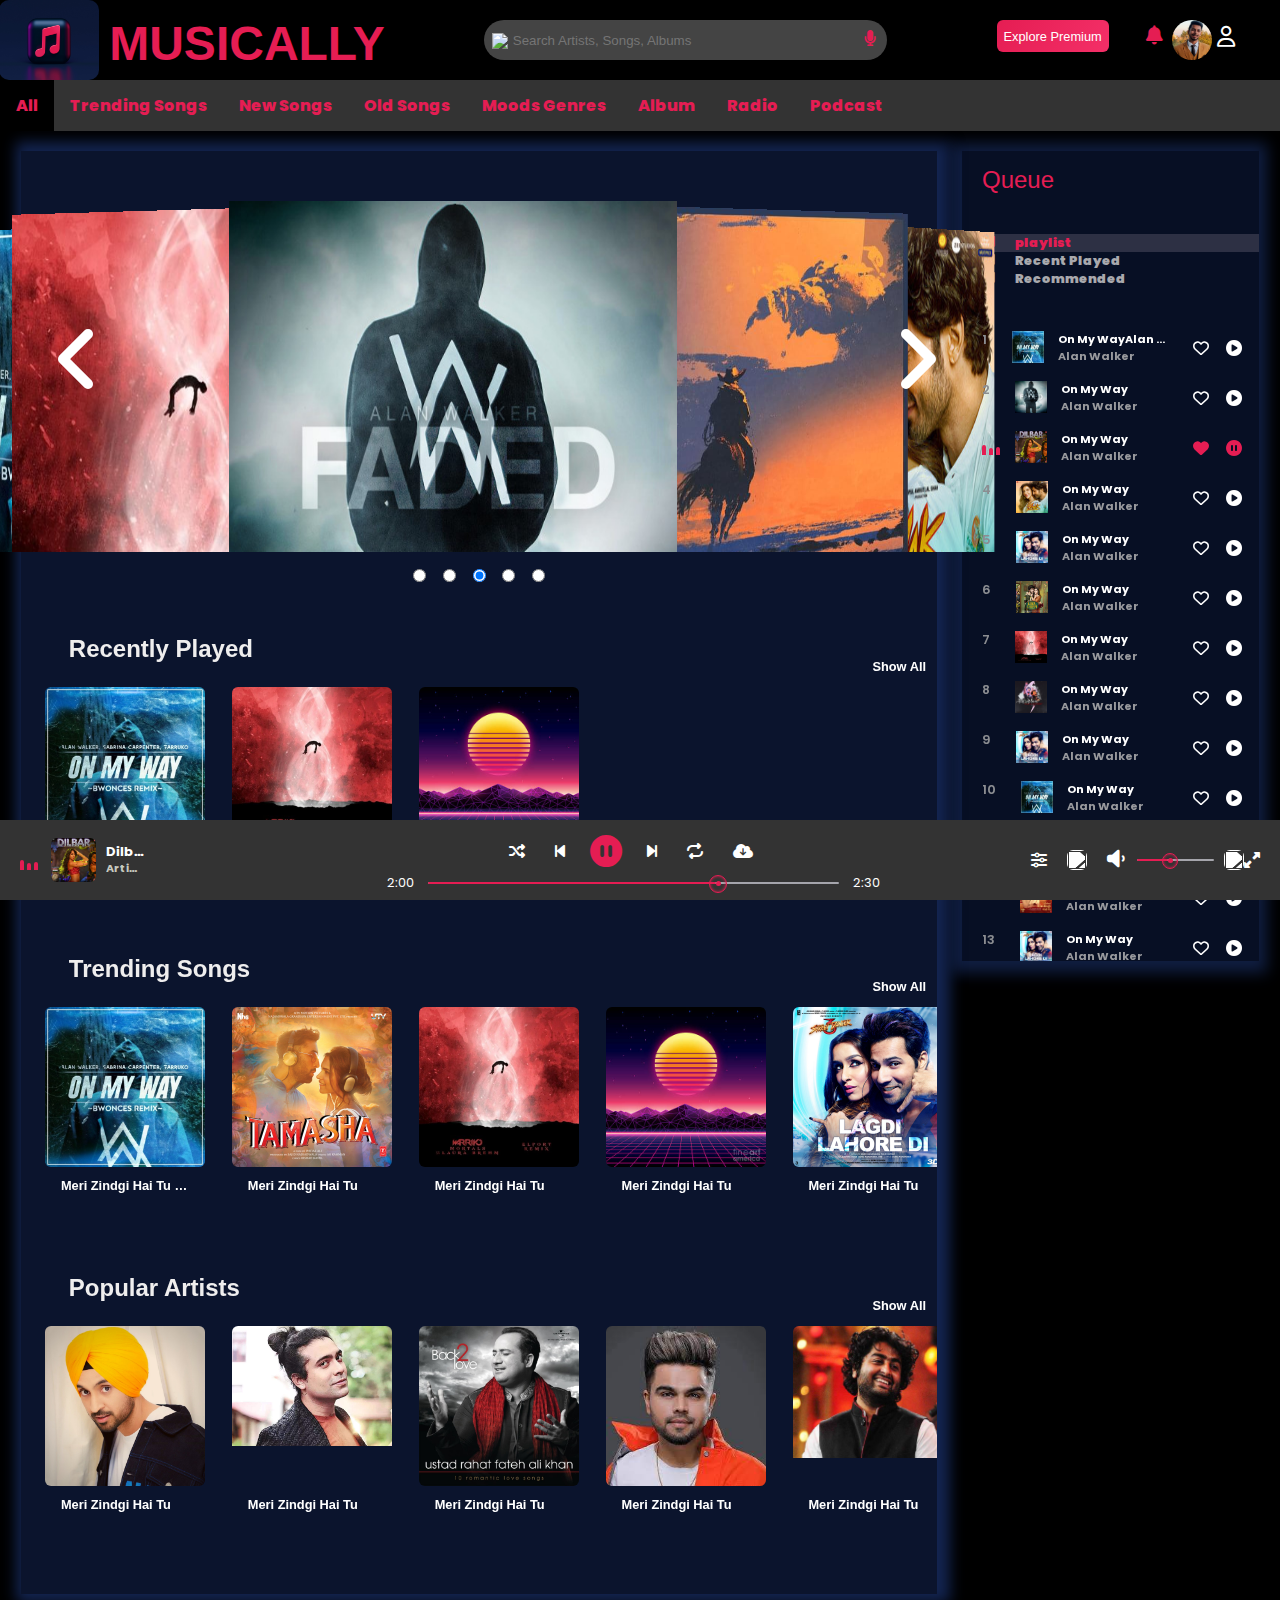
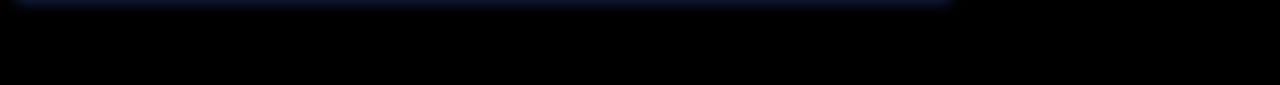
==== commit 2e8bbb4a: "save" ====
--- a/index.html
+++ b/index.html
@@ -21,7 +21,7 @@
     <!-- Nav menu section start from here -->
     <nav id="nav1">
       <div id="left-nav">
-        <a href="index.html"><img class="header-logo" height="80px" width="100px" src="./Assets/img/logo.jpg" alt="Image not loaded"/></a>
+        <a href="index.html"><img class="header-logo" src="./Assets/img/logo.jpg" alt="Image not loaded"/></a>
 
         <div class="title">
          <a href="index.html"><h1><span>musically</span>
@@ -31,7 +31,7 @@
       </div>
       <div id="right-nav">
         <div id="search-bar">
-          <img class="search-icon" width="16" height="16" src="https://img.icons8.com/search" alt="search--v1" />
+          <img class="search-icon"  src="https://img.icons8.com/search" alt="search--v1" />
           <input class="search-input" placeholder="Search Artists, Songs, Albums" type="search" name="" id="" />
           <div class="microphone">
             <i class="fa-solid fa-microphone"></i>
@@ -51,6 +51,22 @@
     </nav>
 
     <nav id="nav2">
+      <a href="" id="nav-toggle-anchor">
+      <div class="nav-toggle">
+        <i class="fas fa-bars"></i>
+       </div>
+      </a>
+       <ul class="nav-menu-responsive">
+        <li><a class="active" href="#all">All </a></li>
+        <li><a href="#trending-songs">Trending Songs</a></li>
+        <li><a href="#new-songs">New Songs</a></li>
+        <li><a href="#old-songs">Old Songs</a></li>
+        <li><a href="#moods-genres">Moods Genres</a></li>
+        <li><a href="#album">Album</a></li>
+        <li><a href="#radio">Radio</a></li>
+        <li><a href="#podcast">Podcast</a></li>
+        </ul>
+
       <ul class="nav-menu">
         <li><a class="active" href="#all">All </a></li>
         <li><a href="#trending-songs">Trending Songs</a></li>
--- a/Assets/style.css
+++ b/Assets/style.css
@@ -1,4 +1,4 @@
-@import url('https://fonts.googleapis.com/css2?family=Raleway:ital,wght@0,100;1,700&display=swap');
+@import url("https://fonts.googleapis.com/css2?family=Raleway:ital,wght@0,100;1,700&display=swap");
 
 /* set default margin and padding  */
 * {
@@ -9,11 +9,11 @@
 
 /* Google Font Poppins */
 body {
-  font-family: 'Poppins', 'sans-serif';
+  font-family: "Poppins", "sans-serif";
   font-weight: 800;
 }
 
-#wrapper{
+#wrapper {
   background-color: #000;
   padding: 1.3rem;
   scroll-behavior: smooth;
@@ -27,22 +27,21 @@
 
 /* Track */
 ::-webkit-scrollbar-track {
-  box-shadow: inset 0 0 5px #444; 
+  box-shadow: inset 0 0 5px #444;
   border-radius: 10px;
-} 
- 
+}
+
 /* Handle */
 ::-webkit-scrollbar-thumb {
-  background:var(--text-color); 
+  background: var(--text-color);
   border-radius: 10px;
-} 
+}
 
 /* Handle on hover */
 ::-webkit-scrollbar-thumb:hover {
-  background: #444; 
-}  
+  background: #444;
+}
 /* Scroll bar CSS start ---------*/
-
 
 header {
   position: sticky;
@@ -51,8 +50,8 @@
   top: 0;
 }
 
-:root{
-  --text-color:#e51d53;
+:root {
+  --text-color: #e51d53;
 }
 
 /* Nav bar CSS start from here */
@@ -60,6 +59,12 @@
 #nav2 {
   display: flex;
   background-color: #333;
+}
+.nav-toggle i{
+  display: none;
+}
+.nav-menu-responsive{
+  display: none;
 }
 
 #nav1 {
@@ -67,7 +72,7 @@
   position: relative;
   width: 100%;
   display: flex;
-  background-color:#000;
+  background-color: #000;
   justify-content: flex-start;
 }
 
@@ -77,19 +82,23 @@
   display: flex;
   justify-content: center;
 }
+
 /* Website logo CSS */
-.header-logo{
+.header-logo {
   border-radius: 10px;
   margin-right: 10px;
-}
+  height: 5rem;
+  width: 6.25rem;
+}
+
 /* Website Name CSS  */
-.title a{
+.title a {
   text-decoration: none;
 }
 .title h1 {
   margin: 0;
   color: var(--text-color);
-  font-family: 'Teko', sans-serif;
+  font-family: "Teko", sans-serif;
   font-size: 3rem;
   margin-top: 1rem;
   text-transform: uppercase;
@@ -99,7 +108,7 @@
 
 @keyframes glow {
   from {
-    text-shadow: 0 0 1.3rem  var(--text-color);
+    text-shadow: 0 0 1.3rem var(--text-color);
   }
   to {
     text-shadow: 0 0 2.2rem #d72051, 0 0 10px var(--text-color);
@@ -123,6 +132,8 @@
   top: 13px;
   left: 8px;
   position: absolute;
+  width:1rem;
+  height:1rem;
 }
 
 input.search-input {
@@ -134,65 +145,65 @@
   outline: none;
   padding-left: 1.8rem;
 }
-.microphone{
+.microphone {
   position: absolute;
   color: var(--text-color);
   top: 10%;
   left: 80%;
 }
-#right-nav>div {
+#right-nav > div {
   position: relative;
 }
- /* Button CSS start */
- button{
+/* Button CSS start */
+button {
   border: none;
   outline: none;
   border-radius: 6px;
-  font-size: .8rem;
+  font-size: 0.8rem;
   width: 7rem;
   height: 2rem;
   text-align: center;
- }.subscription .btn{
+}
+.subscription .btn {
   color: #ffffff;
-   background: linear-gradient(-60deg,#14688b, #132450, #FF3D77,#e51d53);
-   background-size: 600%;
-   animation : anime 4s linear infinite;
-}
-  @keyframes anime{ 
- 0%{
-   background-position: 0% 50%;
- }
- 50%{
-   background-position: 100% 50%;
- }
- 100%{
-   background-position: 0% 50%;
-}
+  background: linear-gradient(-60deg, #14688b, #132450, #ff3d77, #e51d53);
+  background-size: 600%;
+  animation: anime 4s linear infinite;
+}
+@keyframes anime {
+  0% {
+    background-position: 0% 50%;
+  }
+  50% {
+    background-position: 100% 50%;
+  }
+  100% {
+    background-position: 0% 50%;
+  }
 }
 button.btn {
   margin-right: 2rem;
 }
-.user{
+.user {
   width: 35%;
   margin-right: 2.8rem;
   display: flex;
   justify-content: flex-end;
 }
-.user .fa-bell{
-margin-right: .6rem;
-font-size: 1.2rem;
-margin-top: .4rem;
-color: #e51d53;
-}
-
-.user img{
- height: 2.5rem;
- width: 2.5rem;
- border-radius: 50%;
-
-}
-.user i{
-  margin-top: .4rem;
+.user .fa-bell {
+  margin-right: 0.6rem;
+  font-size: 1.2rem;
+  margin-top: 0.4rem;
+  color: #e51d53;
+}
+
+.user img {
+  height: 2.5rem;
+  width: 2.5rem;
+  border-radius: 50%;
+}
+.user i {
+  margin-top: 0.4rem;
   margin-left: 5px;
   color: #fff;
   font-size: 1.3rem;
@@ -210,20 +221,21 @@
   display: block;
   color: var(--text-color);
   text-align: center;
-  padding: .8rem 1rem;
-  text-underline-offset: .7rem;
+  padding: 0.8rem 1rem;
+  text-underline-offset: 0.7rem;
   text-decoration: none;
 }
-#nav2 .active{
+#nav2 .active {
   background-color: #000;
 }
-
+#nav2{
+  overflow: hidden;
+}
 li a:hover {
   background-color: #111;
   text-decoration: underline;
 }
 /* Header part CSS End here ----------------------------- */
-
 
 /* Main Section start from here----------------------------------------- */
 
@@ -232,11 +244,10 @@
   height: auto;
   display: inline-block;
   box-shadow: 4px 0px 13px 9px #132450;
-background-color: #0b142d;
-margin-bottom: 4.4rem;
-}
-
- 
+  background-color: #0b142d;
+  margin-bottom: 4.4rem;
+}
+
 /*  Carousel CSS start from here ----------------------------------------------------------------------- */
 /* Slider CSS */
 #slider {
@@ -260,7 +271,6 @@
   justify-content: space-between;
   align-items: center;
   position: absolute;
-
 }
 
 #left-arrow,
@@ -318,7 +328,8 @@
   --r: calc(var(--position) - var(--offset));
   --abs: max(calc(var(--r) * -1), var(--r));
   transition: all 0.25s linear;
-  transform: rotateY(calc(-10deg * var(--r))) translateX(calc(-300px * var(--r)));
+  transform: rotateY(calc(-10deg * var(--r)))
+    translateX(calc(-300px * var(--r)));
   z-index: calc((var(--position) - var(--abs)));
 }
 
@@ -347,7 +358,7 @@
   grid-row: 2 / 3;
 }
 
-input:nth-of-type(1):checked~main#carousel {
+input:nth-of-type(1):checked ~ main#carousel {
   --position: 1;
 }
 
@@ -356,7 +367,7 @@
   grid-row: 2 / 3;
 }
 
-input:nth-of-type(2):checked~main#carousel {
+input:nth-of-type(2):checked ~ main#carousel {
   --position: 2;
 }
 
@@ -365,7 +376,7 @@
   grid-row: 2 / 3;
 }
 
-input:nth-of-type(3):checked~main#carousel {
+input:nth-of-type(3):checked ~ main#carousel {
   --position: 3;
 }
 
@@ -374,7 +385,7 @@
   grid-row: 2 / 3;
 }
 
-input:nth-of-type(4):checked~main#carousel {
+input:nth-of-type(4):checked ~ main#carousel {
   --position: 4;
 }
 
@@ -383,18 +394,17 @@
   grid-row: 2 / 3;
 }
 
-input:nth-of-type(5):checked~main#carousel {
+input:nth-of-type(5):checked ~ main#carousel {
   --position: 5;
 }
- /* Carousel Image CSS */
+/* Carousel Image CSS */
 #carousel img {
   height: 60vh;
   width: 35vw;
 }
 /* Carousel CSS End here --------------------------------------------------------------------- */
 
- 
- /* Songs cards slider section CSS Start from here ----------------------------------------------- */
+/* Songs cards slider section CSS Start from here ----------------------------------------------- */
 .songs-sections {
   margin: 3.75rem 0;
 }
@@ -403,17 +413,18 @@
 section.songs-sections {
   position: relative;
 }
-section.songs-sections #arrow-left, #arrow-right {
- cursor: pointer;
- position: absolute;
+section.songs-sections #arrow-left,
+#arrow-right {
+  cursor: pointer;
+  position: absolute;
   /* display: none; */
   font-size: 2.5rem;
   color: white;
   opacity: 0;
 }
-section.songs-sections:hover #arrow-left{
-  color: #fff;
-  opacity: .5;
+section.songs-sections:hover #arrow-left {
+  color: #fff;
+  opacity: 0.5;
   z-index: 2;
   opacity: 1;
   cursor: pointer;
@@ -425,11 +436,10 @@
   width: 40px; */
 }
 
-section.songs-sections #arrow-left:hover{
-  color: var(--text-color);
-
-}
-section.songs-sections:hover #arrow-right{
+section.songs-sections #arrow-left:hover {
+  color: var(--text-color);
+}
+section.songs-sections:hover #arrow-right {
   color: #fff;
   opacity: 0.5;
   z-index: 2;
@@ -441,26 +451,25 @@
   /* height: 40px; */
   /* width: 40px; */
 }
-section.songs-sections #arrow-right:hover{
-  color: var(--text-color);
- }
+section.songs-sections #arrow-right:hover {
+  color: var(--text-color);
+}
 
 div#arrow-left {
   top: 40%;
 }
 
 div#arrow-right {
-  left: 97%;top: 40%;
+  left: 97%;
+  top: 40%;
 }
 /* Arrow Styling in Song Section end here */
-
-
 
 .section-heading {
   margin-top: 1.3rem;
-  margin-left: 1rem ;
+  margin-left: 1rem;
   font-size: 1rem;
-  font-family:proximanova-semibold-webfont, Arial, sans-serif;
+  font-family: proximanova-semibold-webfont, Arial, sans-serif;
   color: #efeeee;
   display: flex;
   /* background-color: wheat; */
@@ -468,13 +477,13 @@
   justify-content: space-between;
   text-transform: capitalize;
 }
-.section-heading h2:hover{
+.section-heading h2:hover {
   text-decoration: underline var(--text-color);
 }
-.show-all{
+.show-all {
   color: #ffffff;
-  font-size: .8rem;
-  margin: 1.5rem .7rem 0 0;
+  font-size: 0.8rem;
+  margin: 1.5rem 0.7rem 0 0;
 }
 .show-all a {
   color: #fff;
@@ -491,7 +500,7 @@
   padding: 0px 1rem 1rem 1rem;
   flex-direction: row;
   overflow: hidden;
-  margin-top: .8rem;
+  margin-top: 0.8rem;
 }
 
 .song-card {
@@ -499,22 +508,21 @@
   cursor: pointer;
   display: flex;
   align-items: center;
-  justify-content:space-evenly;
+  justify-content: space-evenly;
   width: 20%;
-  padding: 0 .8rem;
+  padding: 0 0.8rem;
   flex-direction: column;
   margin-right: 10px;
-  
-}
-.song-card:hover{
+}
+.song-card:hover {
   transform: scale(1.1);
 
-  transition:.5s ease-in-out;
+  transition: 0.5s ease-in-out;
 }
 
 .song-card img:hover {
-    transition: all 0.5s ease-in-out;
-    opacity: 0.6;
+  transition: all 0.5s ease-in-out;
+  opacity: 0.6;
 }
 
 .img-contnt {
@@ -524,30 +532,30 @@
   border-radius: 6px;
   overflow: hidden;
   background-repeat: no-repeat;
-  background-size: contain; 
-}
-.img-contnt:hover{
-    box-shadow:  1px -1px 5px 5px rgb(17 39 110 / 50%);
-}
-
-.overlay{
-  background-image: linear-gradient(0deg,#0b0d0f,rgba(11,13,15,.35));
+  background-size: contain;
+}
+.img-contnt:hover {
+  box-shadow: 1px -1px 5px 5px rgb(17 39 110 / 50%);
+}
+
+.overlay {
+  background-image: linear-gradient(0deg, #0b0d0f, rgba(11, 13, 15, 0.35));
   opacity: 0;
   height: 100%;
   width: 100%;
 }
-.overlay:hover{
-opacity: 1;
-}
-.overlay #play-hover{
-  position: absolute;
-  transform: translate(-50%,-50%);
+.overlay:hover {
+  opacity: 1;
+}
+.overlay #play-hover {
+  position: absolute;
+  transform: translate(-50%, -50%);
   top: 50%;
   left: 50%;
-  color:var(--text-color);
+  color: var(--text-color);
   font-size: 2rem;
 }
-.overlay #share-hover{
+.overlay #share-hover {
   position: absolute;
   color: #fff;
   top: 86%;
@@ -555,37 +563,36 @@
   font-size: 1rem;
 }
 
-  .overlay #more-hover{
-    position: absolute;
-  color: #fff;
-  top:86%;
+.overlay #more-hover {
+  position: absolute;
+  color: #fff;
+  top: 86%;
   left: 86%;
   font-size: 1rem;
-  }
-
-  .song-name {
-    color: #fff;
-    width: 85%;
-     margin-top: 6px;
-    font-family: proximanova-semibold-webfont,Arial,sans-serif;
-    font-size: .8rem;
-    line-height: 2;
-    text-transform: capitalize;
-    overflow: hidden;
-    text-overflow: ellipsis;
-    white-space: nowrap;
-}
-.song-name:hover{
- text-decoration: underline;
+}
+
+.song-name {
+  color: #fff;
+  width: 85%;
+  margin-top: 6px;
+  font-family: proximanova-semibold-webfont, Arial, sans-serif;
+  font-size: 0.8rem;
+  line-height: 2;
+  text-transform: capitalize;
+  overflow: hidden;
+  text-overflow: ellipsis;
+  white-space: nowrap;
+}
+.song-name:hover {
+  text-decoration: underline;
 }
 /* ----------------------------------------------------------------------------------------- */
-
 
 /* Side playlist queue CSS start from here --------------------------------------------------------*/
 
 /* Scroll bar CSS start ---------*/
 #side-queue::-webkit-scrollbar {
-display: none;
+  display: none;
 }
 
 /* Scroll bar CSS end ---------*/
@@ -599,14 +606,14 @@
   overflow: auto;
   color: #fff;
   box-shadow: -2px 2px 14px 10px hsl(223, 60%, 16%);
-  background-color: #070f24;;
+  background-color: #070f24;
 }
 
 .playlist-heading h1 {
   font-size: 1.5rem;
-  margin: .9rem 0 0 1.25rem;
+  margin: 0.9rem 0 0 1.25rem;
   font-weight: 500;
-  font-family: proximanova-bold-webfont,Arial,sans-serif;
+  font-family: proximanova-bold-webfont, Arial, sans-serif;
   text-decoration: solid;
   color: var(--text-color);
 }
@@ -616,16 +623,16 @@
 }
 
 #side-queue .play-list h4 {
-  font-size: .8rem;
+  font-size: 0.8rem;
   font-weight: 900;
   color: #a9a9ad;
   cursor: pointer;
   display: flex;
   align-items: center;
-  transition:.3s linear;
-}
-
-.play-list  .active {
+  transition: 0.3s linear;
+}
+
+.play-list .active {
   background-color: #2d3044;
 }
 .play-list .active span {
@@ -646,18 +653,18 @@
   width: 100%;
   margin-top: 2.5rem;
 }
-.songItem{
+.songItem {
   display: flex;
 
   height: 2.5rem;
   width: 100%;
 }
-.sidePlay-list{
+.sidePlay-list {
   position: relative;
   width: 70%;
   display: flex;
 }
-.sidePlay-icon{
+.sidePlay-icon {
   width: 30%;
   display: flex;
   justify-content: space-evenly;
@@ -671,17 +678,17 @@
   align-items: center;
   margin-bottom: 10px;
   cursor: pointer;
-  transition: .3s linear;
+  transition: 0.3s linear;
 }
 
 .song-list li:hover {
   background-color: #444;
 }
-.song-list li #list-number{
- opacity: 0;
+.song-list li #list-number {
+  opacity: 0;
 }
 .song-list li span {
-  font-size: .8rem;
+  font-size: 0.8rem;
   font-weight: 600;
   color: #8b8d91;
 }
@@ -694,7 +701,7 @@
 
 .song-list li h5 {
   font-size: 11px;
-  margin-left:.9rem;
+  margin-left: 0.9rem;
   width: 10.6rem;
   overflow: hidden;
   text-overflow: ellipsis;
@@ -706,169 +713,168 @@
   color: #98999d;
 }
 
-.song-list li h5 i{
- position: absolute;
- right: 1.5rem; 
+.song-list li h5 i {
+  position: absolute;
+  right: 1.5rem;
 }
 /* Side Queue Song list CSS end */
 /* ----------------------------------------------------------------------------------------- */
 
 /* Side Queue Animation CSS start  */
-aside .master-play{ 
-  display: flex;
-  align-items: center;
-  }
- .active-play .master-play .wave{
-        opacity: 1;
-  }
-  .sidePlay-icon.active-play i{
-    color: var(--text-color);
-  }
-
- /*side playlist  Wave CSS styling start from here */
-  aside .master-play .wave{
-    position: absolute;
-    bottom: 5px;
-    width: 1.87rem;
-    height: 1.87rem;
-    padding-bottom: 5px;
-    display: flex;
-    align-items: flex-end;
-    margin-right: 10px;
-    opacity: 0;
-  }
-  
-  aside .master-play .wave .wave1{
-    width: 4px;
-    height: 10px;
-    background: var(--text-color);
-    margin-right: 3px;
-    border-radius: 10px 10px 0px 0px;
-    animation: wave .3s linear infinite;
-  }
-  aside .master-play .wave .wave1:nth-child(2){
-    height: 7px;
-    margin-right: 3.5;
-    animation-delay: .4s;
-  }
-  
-  aside .master-play .wave .wave1:nth-child(3){
-    height: 8px;
-    animation-delay: .8s;
-  }
-
-  @keyframes wave{
-    0%{
-        height: 7px;
-    }
-    50%{
-        height: 15px;
-    }
-    100%{
-        height: 5px;
-    }
-  }
-  
- /* side playlist Waves Animation end  here */
-
- /* side playlist Wave CSS styling end here */
-/* --------------------------------------------------------------------------------------------- */
-
-
-/* Media control CSS start from here --------------------------------------------------------------------*/
-.footer #audio-icon img{
-  width: 1.25rem;
-  height: 1.25rem;
-  margin-top: 6px;
-  filter: brightness(0) invert(1);
-}
-.footer #connectDevice-icon img{
-  width: 1.25rem;
-  height: 1.25rem;
-  margin-top: 6px;
-  filter: brightness(0) invert(1);
-}
-  #media-controls{
-  display: flex;
-  justify-content: center;
-  align-items: center;
-  position: fixed;
-  bottom: 0;
-  width: 100%;   
-  background-color: #333;
-  height: 5rem;
-}
-
-.slider-up i{
-  color: #fff;
-}
-.maximize i{
-  color: #fff;
-}
-.footer .master-play{
-display: flex  ;
-width: 100%;
-justify-content: space-between;
-align-items: center;
-padding: 0 1.25rem;  
-}
-
-.footer .master-play .wave{
+aside .master-play {
+  display: flex;
+  align-items: center;
+}
+.active-play .master-play .wave {
+  opacity: 1;
+}
+.sidePlay-icon.active-play i {
+  color: var(--text-color);
+}
+
+/*side playlist  Wave CSS styling start from here */
+aside .master-play .wave {
+  position: absolute;
+  bottom: 5px;
   width: 1.87rem;
   height: 1.87rem;
   padding-bottom: 5px;
   display: flex;
   align-items: flex-end;
   margin-right: 10px;
-}
-
-.footer .master-play .wave .wave1{
+  opacity: 0;
+}
+
+aside .master-play .wave .wave1 {
   width: 4px;
   height: 10px;
   background: var(--text-color);
   margin-right: 3px;
   border-radius: 10px 10px 0px 0px;
-  animation: wave .3s linear infinite;
-}
-.footer .master-play .wave .wave1:nth-child(2){
+  animation: wave 0.3s linear infinite;
+}
+aside .master-play .wave .wave1:nth-child(2) {
   height: 7px;
   margin-right: 3.5;
-  animation-delay: .4s;
-}
-
-.footer .master-play .wave .wave1:nth-child(3){
+  animation-delay: 0.4s;
+}
+
+aside .master-play .wave .wave1:nth-child(3) {
   height: 8px;
-  animation-delay: .8s;
-}
-
-@keyframes wave{
-  0%{
-      height: 10px;
-  }
-  50%{
-      height: 15px;
-  }
-  100%{
-      height: 10px;
-  }
-}
-
-.footer .master-play img{
+  animation-delay: 0.8s;
+}
+
+@keyframes wave {
+  0% {
+    height: 7px;
+  }
+  50% {
+    height: 15px;
+  }
+  100% {
+    height: 5px;
+  }
+}
+
+/* side playlist Waves Animation end  here */
+
+/* side playlist Wave CSS styling end here */
+/* --------------------------------------------------------------------------------------------- */
+
+/* Media control CSS start from here --------------------------------------------------------------------*/
+.footer #audio-icon img {
+  width: 1.25rem;
+  height: 1.25rem;
+  margin-top: 6px;
+  filter: brightness(0) invert(1);
+}
+.footer #connectDevice-icon img {
+  width: 1.25rem;
+  height: 1.25rem;
+  margin-top: 6px;
+  filter: brightness(0) invert(1);
+}
+#media-controls {
+  display: flex;
+  justify-content: center;
+  align-items: center;
+  position: fixed;
+  bottom: 0;
+  width: 100%;
+  background-color: #333;
+  height: 5rem;
+}
+
+.slider-up i {
+  color: #fff;
+}
+.maximize i {
+  color: #fff;
+}
+.footer .master-play {
+  display: flex;
+  width: 100%;
+  justify-content: space-between;
+  align-items: center;
+  padding: 0 1.25rem;
+}
+
+.footer .master-play .wave {
+  width: 1.87rem;
+  height: 1.87rem;
+  padding-bottom: 5px;
+  display: flex;
+  align-items: flex-end;
+  margin-right: 10px;
+}
+
+.footer .master-play .wave .wave1 {
+  width: 4px;
+  height: 10px;
+  background: var(--text-color);
+  margin-right: 3px;
+  border-radius: 10px 10px 0px 0px;
+  animation: wave 0.3s linear infinite;
+}
+.footer .master-play .wave .wave1:nth-child(2) {
+  height: 7px;
+  margin-right: 3.5;
+  animation-delay: 0.4s;
+}
+
+.footer .master-play .wave .wave1:nth-child(3) {
+  height: 8px;
+  animation-delay: 0.8s;
+}
+
+@keyframes wave {
+  0% {
+    height: 10px;
+  }
+  50% {
+    height: 15px;
+  }
+  100% {
+    height: 10px;
+  }
+}
+
+.footer .master-play img {
   width: 2.8rem;
   height: 2.8rem;
   border-radius: 6px;
 }
-.footer .master-play h5{
+.footer .master-play h5 {
   width: 8.12rem;
   margin-left: 10px;
-  color:#ffff;
+  color: #ffff;
   line-height: 1rem;
   overflow: hidden;
   text-overflow: ellipsis;
   white-space: nowrap;
   font-size: 13px;
 }
-.footer .master-play h5 .subtitle{
+.footer .master-play h5 .subtitle {
   font-size: 11px;
   color: rgb(200, 202, 192);
   overflow: hidden;
@@ -876,9 +882,9 @@
   white-space: nowrap;
 }
 
-.footer .master-play .masterplay-icon{
+.footer .master-play .masterplay-icon {
   font-size: 1rem;
-  color:#fff;
+  color: #fff;
   margin: 0 1.25rem 0 2.5rem;
   outline: none;
   display: flex;
@@ -890,76 +896,74 @@
   font-size: 1rem;
 }
 
-.footer .master-play .masterplay-icon .fa-solid{
+.footer .master-play .masterplay-icon .fa-solid {
   cursor: pointer;
   outline: none;
 }
 
-
-.footer .master-play .masterplay-icon .fa-circle-pause{
- margin: 0px 5px;
- color: var(--text-color);
- font-size: 2rem;
- 
-}
-  .footer .master-play span{
-    color:#fff;
-    width: 2rem;
-    font-size: .8rem;
-    font-weight: 400;
-  }
-
-.footer .master-play #current-start{
+.footer .master-play .masterplay-icon .fa-circle-pause {
+  margin: 0px 5px;
+  color: var(--text-color);
+  font-size: 2rem;
+}
+.footer .master-play span {
+  color: #fff;
+  width: 2rem;
+  font-size: 0.8rem;
+  font-weight: 400;
+}
+
+.footer .master-play #current-start {
   margin: 0 0 0 1.87rem;
 }
-.footer .master-play .seek-bar{
+.footer .master-play .seek-bar {
   position: relative;
-  width:43%;
+  width: 43%;
   height: 2px;
   border-radius: 2px;
-  background:#c9c9d2c4;
-  margin: 0 .9rem 0 .6rem;
-}
-.footer .master-play .seek-bar .seek-bar2{
+  background: #c9c9d2c4;
+  margin: 0 0.9rem 0 0.6rem;
+}
+.footer .master-play .seek-bar .seek-bar2 {
   position: absolute;
   background: var(--text-color);
   width: 70%;
-  border-radius:2px ;
+  border-radius: 2px;
   height: 100%;
   top: 0px;
   transition: 1s linear;
 }
-.footer .master-play .seek-bar .dot{
-position: absolute;
-width: 5px;
-height: 5px;
-background: var(--text-color);
-border-radius: 50%;
-left: 70%;
-top: -1.5px;  
-transition: 1s linear;
-}
-.footer .master-play .seek-bar .dot::before{
-  content: '';
+.footer .master-play .seek-bar .dot {
+  position: absolute;
+  width: 5px;
+  height: 5px;
+  background: var(--text-color);
+  border-radius: 50%;
+  left: 70%;
+  top: -1.5px;
+  transition: 1s linear;
+}
+.footer .master-play .seek-bar .dot::before {
+  content: "";
   position: absolute;
   width: 1rem;
   height: 1rem;
   border: 1px solid var(--text-color);
   border-radius: 50%;
   top: -6px;
-  left:-7px;
+  left: -7px;
   box-shadow: inset 0px 0px 3px var(--text-color);
 }
-.footer .master-play .seek-bar input{
-  position:absolute;
+.footer .master-play .seek-bar input {
+  position: absolute;
   width: 100%;
-  top:-7px;
+  top: -7px;
   left: 0;
   cursor: pointer;
   z-index: 2;
   opacity: 0;
 }
-.footer .master-play .vol{
+.footer .master-play .vol {
   position: relative;
   width: 6.25rem;
   height: 2px;
@@ -968,14 +972,14 @@
   margin-left: 3.12rem;
 }
 
-.footer .master-play .vol .fa-solid{
+.footer .master-play .vol .fa-solid {
   position: absolute;
   color: #fff;
   font-size: 1.25rem;
-  top:-10px;
+  top: -10px;
   left: -1.87rem;
 }
-.footer .master-play .vol input{
+.footer .master-play .vol input {
   position: absolute;
   width: 100%;
   top: -10px;
@@ -984,66 +988,66 @@
   z-index: 3;
   opacity: 0;
 }
-.footer .master-play .vol .vol-bar{
+.footer .master-play .vol .vol-bar {
   position: absolute;
   background: var(--text-color);
   width: 40%;
   border-radius: 2px;
   height: 100%;
-  top:0px;
+  top: 0px;
   transition: 1s linear;
 }
 
-.footer .master-play .vol .dot{
-  position: absolute;
-width: 5px;
-height: 5px;
-transform: rotate(-90deg);
-background:var(--text-color);
-border-radius: 50%;
-left: 40%;
-top: -1.5px;  
-transition: 1s linear;  
-}
-
-.footer .master-play .vol .dot::before{
-  content: '';
-  position: absolute;
-  width: .9rem;
-  height: .9rem;
+.footer .master-play .vol .dot {
+  position: absolute;
+  width: 5px;
+  height: 5px;
+  transform: rotate(-90deg);
+  background: var(--text-color);
+  border-radius: 50%;
+  left: 40%;
+  top: -1.5px;
+  transition: 1s linear;
+}
+
+.footer .master-play .vol .dot::before {
+  content: "";
+  position: absolute;
+  width: 0.9rem;
+  height: 0.9rem;
   border: 1px solid var(--text-color);
   border-radius: 50%;
   top: -6px;
-  left:-6px;
+  left: -6px;
   box-shadow: inset 0px 0px 3px var(--text-color);
 }
-.song-play{
+.song-play {
   width: 10%;
-  display:flex;
-  align-items: center;
-}
-.footer .audio-control1{
-  width: 100%; 
+  display: flex;
+  align-items: center;
+}
+.footer .audio-control1 {
+  width: 100%;
   display: flex;
   margin-right: -10%;
-   flex-direction: column;
-    align-items: center;
-}
-.footer .audio-icon{
-  display: flex; 
-  width: 100%; 
-  align-items: center;
-   justify-content: center;
-}
-
-.audio-control2{
-  width: 30%; 
-  display: flex;
-   justify-content: space-around;
-    align-items: center;
-}
-.audio-control2 img{
-  margin-left:10px;
+  flex-direction: column;
+  align-items: center;
+}
+.footer .audio-icon {
+  display: flex;
+  width: 100%;
+  align-items: center;
+  justify-content: center;
+}
+
+.audio-control2 {
+  width: 30%;
+  display: flex;
+  justify-content: space-around;
+  align-items: center;
+}
+.audio-control2 img {
+  margin-left: 10px;
 }
 div#connectDevice-icon {
   margin-left: 10px;
@@ -1052,199 +1056,63 @@
   margin-left: 20%;
 }
 
-
 /* Media control styling end here */
 
-/* Media Query Start for size 768px and 1024px---------------- */
-
-@media screen and (max-width:768px) {
- 
-    body {
+/* Media Query Start for size 950px---------------- */
+
+@media screen and (max-width: 950px) {
+  html {
+    font-size: 10px;
+  }
+   body {
       font-family: 'Poppins', 'sans-serif';
-      font-weight: 800;
-    }
-    
-    #wrapper{
-      background-color: #000;
-      padding: 1.3rem;
-      scroll-behavior: smooth;
-    }
-    
-    /* Scroll bar CSS start ---------*/
-    ::-webkit-scrollbar {
-      width: 8px;
-      height: 1.3rem;
-    }
-    
-    /* Track */
-    ::-webkit-scrollbar-track {
-      box-shadow: inset 0 0 5px #444; 
-      border-radius: 10px;
-    } 
-     
-    /* Handle */
-    ::-webkit-scrollbar-thumb {
-      background:var(--text-color); 
-      border-radius: 10px;
+      font-weight: 400;
     } 
     
-    /* Handle on hover */
-    ::-webkit-scrollbar-thumb:hover {
-      background: #444; 
-    }  
-    /* Scroll bar CSS start ---------*/
-    
-    
-    header {
-      position: sticky;
-      width: 100%;
-      z-index: 2;
-      top: 0;
-    }
-    
-    :root{
-      --text-color:#e51d53;
-    }
-    
-    /* Nav bar CSS start from here */
-    #nav1,
-    #nav2 {
-      display: flex;
-      background-color: #333;
-    }
-    
-    #nav1 {
-      height: 5rem;
-      position: relative;
-      width: 100%;
-      display: flex;
-      background-color:#000;
-      justify-content: flex-start;
-    }
-    
-    #left-nav {
-      width: 30%;
-      height: 100%;
-      display: flex;
-      justify-content: center;
-    }
-    /* Website logo CSS */
-    .header-logo{
-      border-radius: 15px;
-      margin-right: .7rem;
-    }
-    .header-logo{
-      width:60px;
-      height:60px;
+  #side-queue {
+    height: auto;
+  }
+  .search-icon {
+    top: 8px;
+    left: 4px;
+  }
+  .microphone{
+    top:14%;
+  }  
+}
+
+
+@media screen and (max-width: 550px) {
+  html{
+    font-size: 7px;
+  }
+  #content-section{
+    width: 100%;
+    box-shadow: none;
    }
-    /* Website Name CSS  */
-    .title a{
-      text-decoration: none;
-    }
-    .title h1 {
-      margin: 0;
-      color: var(--text-color);
-      font-family: 'Teko', sans-serif;
-      font-size: 2rem;
-      margin-top: 1rem;
-      text-transform: uppercase;
-      animation: glow 1.4s ease-in-out infinite alternate;
-      text-align: center;
-    }
-    
-    @keyframes glow {
-      from {
-        text-shadow: 0 0 1.3rem  var(--text-color);
-      }
-      to {
-        text-shadow: 0 0 2.2rem #d72051, 0 0 10px var(--text-color);
-      }
-    }
-    
-    #right-nav {
-      display: flex;
-      justify-content: flex-start;
-      padding-left: 6.25rem;
-      width: 70%;
-      height: 100%;
-      padding-top: 1.25rem;
-    }
-    /* Search bar CSS start from here */
-    #search-bar {
-      width: 60%;
-    }
-    
-    .search-icon {
-      top: 13px;
-      left: 8px;
-      position: absolute;
-    }
-    
-    input.search-input {
-      width: 85%;
-      height: 2.5rem;
-      background-color: #444;
-      border-radius: 1.25rem;
-      border: none;
-      outline: none;
-      padding-left: 1.8rem;
-    }
-    .microphone{
-      position: absolute;
-      color: var(--text-color);
-      top: 10%;
-      left: 80%;
-    }
-    #right-nav>div {
-      position: relative;
-    }
-    .user{
-      width: 35%;
-      margin-right: 2.8rem;
-      display: flex;
-      justify-content: flex-end;
-    
-    }
-    .user img{
-     height: 2.5rem;
-     width: 2.5rem;
-     border-radius: 50%;
-    
-    }
-    .user i{
-      margin-top: 10px;
-      margin-left: 5px;
-      color: #fff;
-    }
-    
-    ul.nav-menu li {
-      list-style: none;
-    }
-    
-    li {
-      float: left;
-    }
-    
-    li a {
-      display: block;
-      color: var(--text-color);
-      text-align: center;
-      padding: .8rem 1rem;
-      text-underline-offset: 1.25rem;
-      text-decoration: none;
-    }
-      
-    li a:hover {
-      background-color: #111;
-      text-decoration: underline;
-    }
-    
-    #content-section {
- 
-    box-shadow: 4px 0px 13px 9px #132450;
-   
-    
-    }
-    
-}
-
+   #nav2 .nav-menu{
+    display: none;
+   }
+   #nav2{
+    background-color: #000;
+    display: flex;
+    justify-content: flex-end;
+   }
+   .nav-toggle i{
+    margin-right:1rem ;
+    font-size:32px;
+    display:block;
+    color:#ffffff;    
+   }
+   .nav-toggle:targe{
+    display: inline-block;
+   }
+   .song-card{
+     width: 33%;
+   }
+
+  #side-queue {
+    height: auto;
+    display: none;
+  }
+}
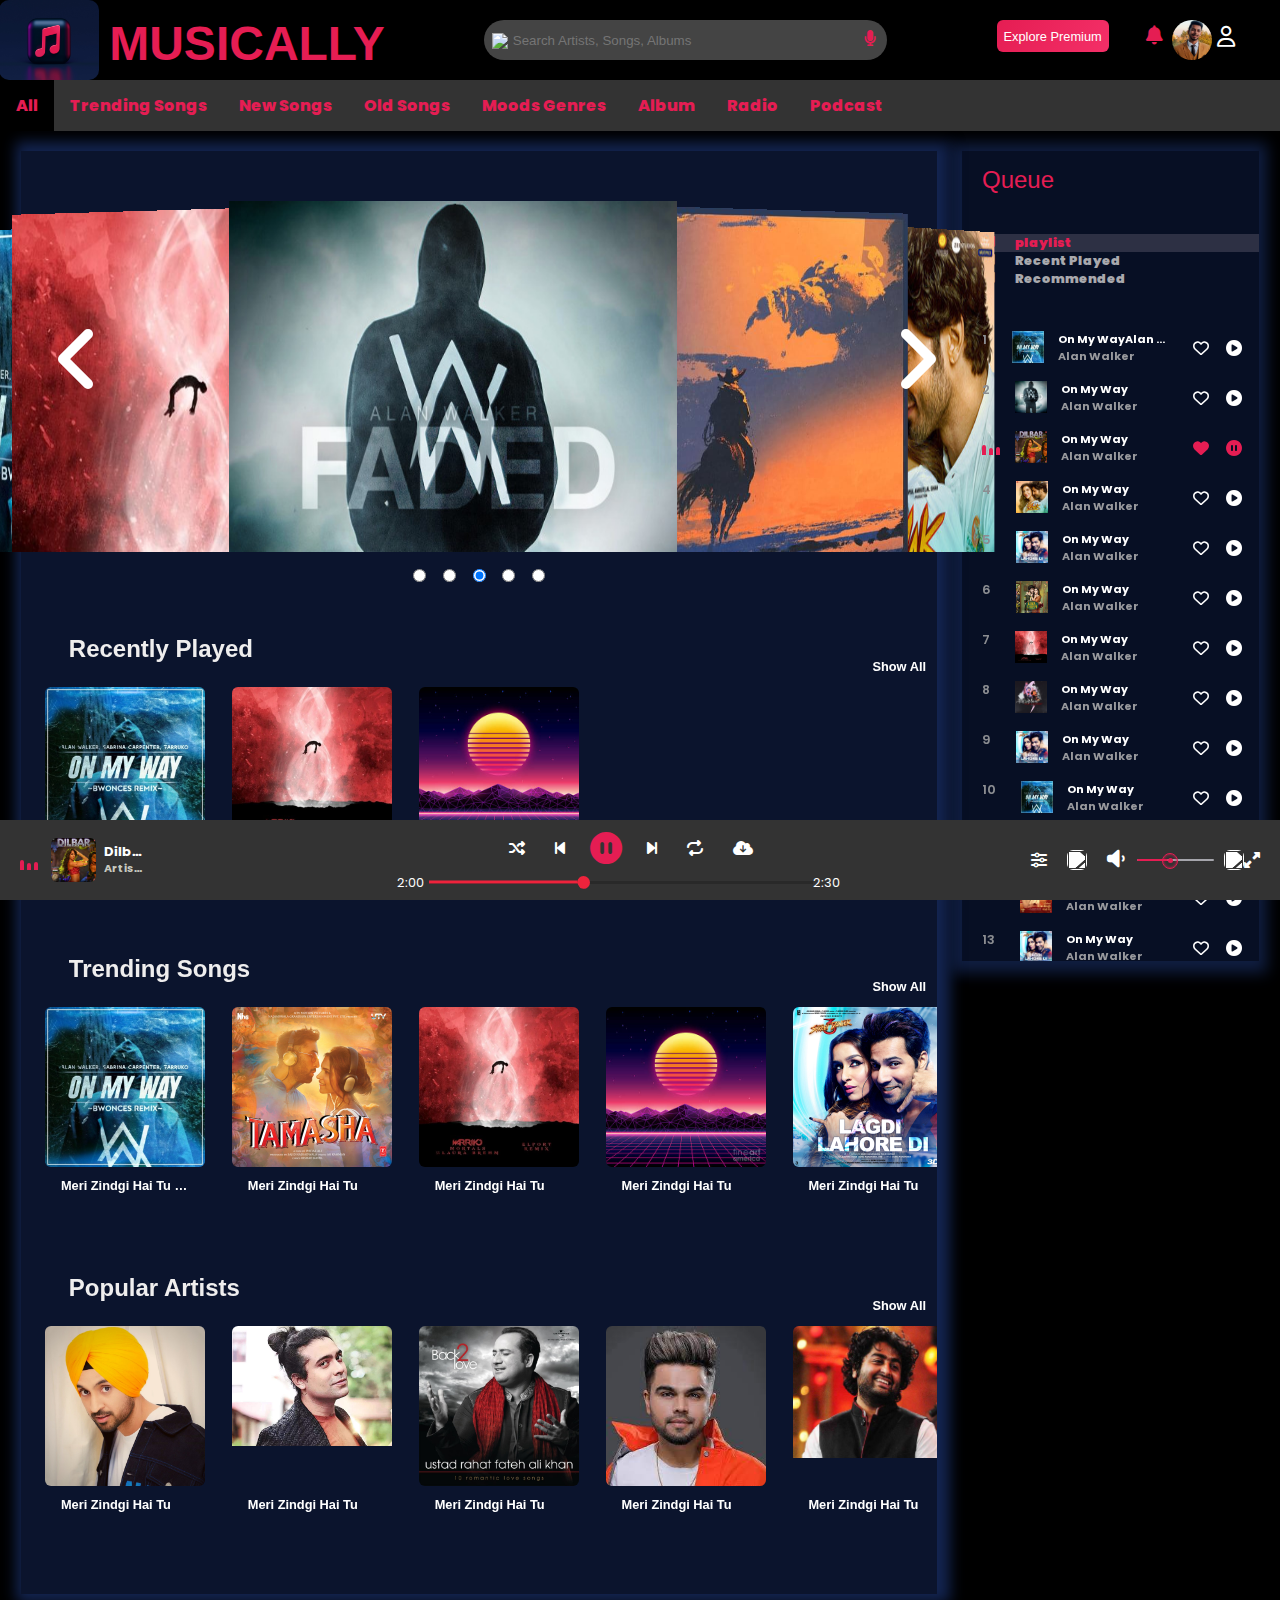
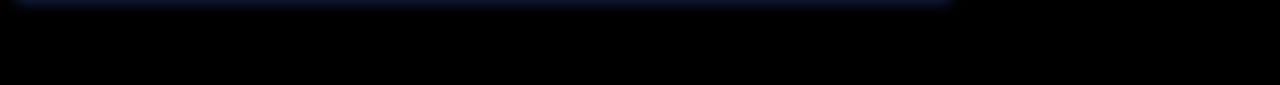
==== commit 09509db1: "save" ====
--- a/index.html
+++ b/index.html
@@ -43,7 +43,7 @@
           <div class="subscription">
             <button class="btn" value="Explore Premium" title="Upgrade to Premium">Explore Premium</button>
           </div>
-          <i class="fa-solid fa-bell fa-shake" title="Check Notification"></i>
+          <i class="fa-solid fa-bell" title="Check Notification"></i>
           <img src="Assets/img/user.jpg" alt="">
           <i class="fa-regular fa-user" title="Your Name"></i>
         </div>
@@ -51,12 +51,8 @@
     </nav>
 
     <nav id="nav2">
-      <a href="" id="nav-toggle-anchor">
-      <div class="nav-toggle">
-        <i class="fas fa-bars"></i>
-       </div>
-      </a>
-       <ul class="nav-menu-responsive">
+      
+      <ul id="dropdown" class="nav-menu-responsive">
         <li><a class="active" href="#all">All </a></li>
         <li><a href="#trending-songs">Trending Songs</a></li>
         <li><a href="#new-songs">New Songs</a></li>
@@ -66,6 +62,11 @@
         <li><a href="#radio">Radio</a></li>
         <li><a href="#podcast">Podcast</a></li>
         </ul>
+      <a href="#dropdown" id="nav-toggle-anchor">
+      <div class="nav-toggle">
+        <i class="fas fa-bars"></i>
+       </div>
+      </a>
 
       <ul class="nav-menu">
         <li><a class="active" href="#all">All </a></li>
@@ -566,7 +567,7 @@
           <div class="wave1"></div>
         </div>
         <img src="Assets/img/9.jpg" alt="" id="thumbnail-masterPlay">
-        <h5 id="title">
+        <h5 id="song-title">
           Dilbar Dilbar
           <div class="subtitle">
             Artist name
@@ -587,9 +588,7 @@
           <div class="audio-icon"> 
             <span id="current-start">2:00</span>
             <div class="seek-bar">
-              <input type="range" id="seek" min="0" max="100">
-              <div class="seek-bar2" id="seek-bar2"> </div>
-              <div class="dot"></div>
+              <input type="range" min="0" max="100" value="40" step="5" />
             </div>
             <span id="current-end">2:30</span>
           </div>
--- a/Assets/style.css
+++ b/Assets/style.css
@@ -866,7 +866,7 @@
 }
 .footer .master-play h5 {
   width: 8.12rem;
-  margin-left: 10px;
+  margin-left: 8px;
   color: #ffff;
   line-height: 1rem;
   overflow: hidden;
@@ -913,56 +913,194 @@
   font-weight: 400;
 }
 
-.footer .master-play #current-start {
-  margin: 0 0 0 1.87rem;
-}
-.footer .master-play .seek-bar {
-  position: relative;
-  width: 43%;
-  height: 2px;
-  border-radius: 2px;
-  background: #c9c9d2c4;
-  margin: 0 0.9rem 0 0.6rem;
-}
-.footer .master-play .seek-bar .seek-bar2 {
-  position: absolute;
-  background: var(--text-color);
-  width: 70%;
-  border-radius: 2px;
-  height: 100%;
-  top: 0px;
-  transition: 1s linear;
-}
-.footer .master-play .seek-bar .dot {
-  position: absolute;
-  width: 5px;
-  height: 5px;
-  background: var(--text-color);
-  border-radius: 50%;
-  left: 70%;
-  top: -1.5px;
-  transition: 1s linear;
-}
-.footer .master-play .seek-bar .dot::before {
-  content: "";
-  position: absolute;
-  width: 1rem;
-  height: 1rem;
-  border: 1px solid var(--text-color);
-  border-radius: 50%;
-  top: -6px;
-  left: -7px;
-  box-shadow: inset 0px 0px 3px var(--text-color);
-}
-.footer .master-play .seek-bar input {
-  position: absolute;
-  width: 100%;
-  top: -7px;
-  left: 0;
-  cursor: pointer;
-  z-index: 2;
-  opacity: 0;
-}
+
+ /* Seek bar CSS start------------------------------ */
+/* === range theme and appearance === */
+.seek-bar input[type="range"] {
+	font-size: 1.5rem;
+	width: 16em;
+}
+
+.seek-bar input[type="range"] {
+	color: #ef233c;
+	--thumb-height: .8rem;
+	--track-height: 2px;
+	--track-color: rgba(0, 0, 0, 0.2);
+	--brightness-hover: 180%;
+	--brightness-down: 80%;
+	--clip-edges: 0.125em;
+}
+
+.seek-bar input[type="range"].win10-thumb {
+	color: #2b2d42;
+
+	--thumb-height: 1.375em;
+	--thumb-width: 0.5em;
+	--clip-edges: 0.0125em;
+}
+
+@media (prefers-color-scheme: dark) {
+	html {
+		background-color: #000;
+	}
+
+	html::before {
+		background: radial-gradient(circle at center, #101112, #000);
+	}
+
+	.seek-bar input[type="range"] {
+		color:var(--text-color);
+		--track-color: rgba(255, 255, 255, 0.1);
+	}
+
+	.seek-bar input[type="range"].win10-thumb {
+		color: #3a86ff;
+	}
+}
+                                                                                                                                        
+/* === range commons === */
+.seek-bar input[type="range"] {
+	position: relative;
+	background: #fff0;
+	overflow: hidden;
+}
+
+.seek-bar input[type="range"]:active {
+	cursor: grabbing;
+}
+
+.seek-bar input[type="range"]:disabled {
+	filter: grayscale(1);
+	opacity: 0.3;
+	cursor: not-allowed;
+}
+
+/* === WebKit specific styles === */
+.seek-bar input[type="range"],
+.seek-bar input[type="range"]::-webkit-slider-runnable-track,
+.seek-bar input[type="range"]::-webkit-slider-thumb {
+	-webkit-appearance: none;
+	transition: all ease 100ms;
+	height: var(--thumb-height);
+}
+
+.seek-bar input[type="range"]::-webkit-slider-runnable-track,
+.seek-bar input[type="range"]::-webkit-slider-thumb {
+	position: relative;
+}
+
+.seek-bar input[type="range"]::-webkit-slider-thumb {
+	--thumb-radius: calc((var(--thumb-height) * 0.5) - 1px);
+	--clip-top: calc((var(--thumb-height) - var(--track-height)) * 0.5 - 0.5px);
+	--clip-bottom: calc(var(--thumb-height) - var(--clip-top));
+	--clip-further: calc(100% + 1px);
+	--box-fill: calc(-100vmax - var(--thumb-width, var(--thumb-height))) 0 0
+		100vmax currentColor;
+
+	width: var(--thumb-width, var(--thumb-height));
+	background: linear-gradient(currentColor 0 0) scroll no-repeat left center /
+		50% calc(var(--track-height) + 1px);
+	background-color: currentColor;
+	box-shadow: var(--box-fill);
+	border-radius: var(--thumb-width, var(--thumb-height));
+
+	filter: brightness(100%);
+	clip-path: polygon(
+		100% -1px,
+		var(--clip-edges) -1px,
+		0 var(--clip-top),
+		-100vmax var(--clip-top),
+		-100vmax var(--clip-bottom),
+		0 var(--clip-bottom),
+		var(--clip-edges) 100%,
+		var(--clip-further) var(--clip-further)
+	);
+}
+
+.seek-bar input[type="range"]:hover::-webkit-slider-thumb {
+	filter: brightness(var(--brightness-hover));
+	cursor: grab;
+}
+
+.seek-bar input[type="range"]:active::-webkit-slider-thumb {
+	filter: brightness(var(--brightness-down));
+	cursor: grabbing;
+}
+
+.seek-bar input[type="range"]::-webkit-slider-runnable-track {
+	background: linear-gradient(var(--track-color) 0 0) scroll no-repeat center /
+		100% calc(var(--track-height) + 1px);
+}
+
+.seek-bar input[type="range"]:disabled::-webkit-slider-thumb {
+	cursor: not-allowed;
+}
+
+/* === Firefox specific styles === */
+.seek-bar input[type="range"],
+.seek-bar input[type="range"]::-moz-range-track,
+.seek-bar input[type="range"]::-moz-range-thumb {
+	appearance: none;
+	transition: all ease 100ms;
+	height: var(--thumb-height);
+}
+
+.seek-bar input[type="range"]::-moz-range-track,
+.seek-bar input[type="range"]::-moz-range-thumb,
+.seek-bar input[type="range"]::-moz-range-progress {
+	background: #fff0;
+}
+
+.seek-bar input[type="range"]::-moz-range-thumb {
+	background: currentColor;
+	border: 0;
+	width: var(--thumb-width, var(--thumb-height));
+	border-radius: var(--thumb-width, var(--thumb-height));
+	cursor: grab;
+}
+
+.seek-bar input[type="range"]:active::-moz-range-thumb {
+	cursor: grabbing;
+}
+
+.seek-bar input[type="range"]::-moz-range-track {
+	width: 100%;
+	background: var(--track-color);
+}
+
+.seek-bar input[type="range"]::-moz-range-progress {
+	appearance: none;
+	background: currentColor;
+	transition-delay: 30ms;
+}
+
+.seek-bar input[type="range"]::-moz-range-track,
+.seek-bar input[type="range"]::-moz-range-progress {
+	height: calc(var(--track-height) + 1px);
+	border-radius: var(--track-height);
+}
+
+.seek-bar input[type="range"]::-moz-range-thumb,
+.seek-bar input[type="range"]::-moz-range-progress {
+	filter: brightness(100%);
+}
+
+.seek-bar input[type="range"]:hover::-moz-range-thumb,
+.seek-bar input[type="range"]:hover::-moz-range-progress {
+	filter: brightness(var(--brightness-hover));
+}
+
+.seek-bar input[type="range"]:active::-moz-range-thumb,
+.seek-bar input[type="range"]:active::-moz-range-progress {
+	filter: brightness(var(--brightness-down));
+}
+
+.seek-bar input[type="range"]:disabled::-moz-range-thumb {
+	cursor: not-allowed;
+}
+
+ /* Seek bar CSS start------------------------------ */
+
 .footer .master-play .vol {
   position: relative;
   width: 6.25rem;
@@ -1058,43 +1196,71 @@
 
 /* Media control styling end here */
 
-/* Media Query Start for size 950px---------------- */
-
-@media screen and (max-width: 950px) {
-  html {
-    font-size: 10px;
-  }
-   body {
-      font-family: 'Poppins', 'sans-serif';
-      font-weight: 400;
-    } 
-    
-  #side-queue {
-    height: auto;
-  }
-  .search-icon {
-    top: 8px;
-    left: 4px;
-  }
-  .microphone{
-    top:14%;
-  }  
-}
-
-
+/* Media Query Start for size 550px---------------- */
 @media screen and (max-width: 550px) {
+  body {
+    font-family: "Poppins", "sans-serif";
+    font-weight: 800;
+  }
+  
   html{
     font-size: 7px;
   }
-  #content-section{
-    width: 100%;
-    box-shadow: none;
+   div#left-nav {
+    align-items: center;
    }
+img.header-logo {
+    width: 3.4rem !important;
+    height: 3.4rem !important;
+    margin-left: .3rem;
+    margin-right: 5px;
+}
+  .title h1{
+    font-size: 1.2rem !important;
+    margin-top: -2px;
+    
+}
+   #search-bar input.search-input{
+    width: 75%;
+    height: 2.3rem;
+    border-radius: 1.3rem;
+    margin-top: -5px;
+   }
+   .search-icon {
+    top: 3px !important;
+}
+   input::placeholder {
+    font-size: .8rem;
+  }
+  .microphone {
+    left: 65%;
+    top: 5% !important;
+    left: 66% !important;
+}
+   .subscription button{
+    width:5rem;
+    height: 1.5rem;
+    font-size: .5rem;
+   }
+   button.btn{
+    margin: 0;
+   }
+   .user{
+    margin: 0;
+   }
+   div#right-nav {
+    align-items: center;
+    justify-content: center;
+}
+#right-nav{
+  padding-left: 1.25rem;
+  padding-top: 0;
+ }
    #nav2 .nav-menu{
     display: none;
    }
    #nav2{
-    background-color: #000;
+    background-color: #333;
     display: flex;
     justify-content: flex-end;
    }
@@ -1102,11 +1268,26 @@
     margin-right:1rem ;
     font-size:32px;
     display:block;
-    color:#ffffff;    
+    color:var(--text-color);    
    }
    .nav-toggle:targe{
     display: inline-block;
    }
+   
+   #nav-toggle-anchor {
+    text-decoration: none;
+}
+.nav-menu-responsive li{
+  list-style: none;
+}
+.nav-menu-responsive li a{
+  color: var(--text-color);
+  font-size: 2rem;
+}
+#content-section{
+  width: 100%;
+  box-shadow: none;
+ }
    .song-card{
      width: 33%;
    }
@@ -1115,4 +1296,103 @@
     height: auto;
     display: none;
   }
-}
+  #arrow {
+    display: none;
+  }
+  #slider{
+    margin-top: 6.2rem;
+  }
+  .item {
+    width: 100% !important;
+    height: 100% !important;
+  }
+
+  .item img {
+    width: 100% !important;
+  }
+
+  #media-controls{
+    height: 8rem;
+  }
+
+  .song-play {
+    width: 35%;
+  }
+
+  .wave {
+    display: none !important;
+  }
+
+  .footer .master-play img {
+
+    height:5rem;
+    width: 5rem;
+  }
+  
+  .song-title div{
+    font-size: 1.2rem;
+    font-weight: 900;
+  }
+
+
+  .audio-control1 {
+    height: 62px;
+  }
+
+  .audio-icon {
+    flex-grow: 1;
+    display: flex !important;
+  }
+
+  .audio-icon div {
+    margin: 0px 4px;
+    color: white;
+    font-size: 700;
+  }
+
+}
+
+/* Media Query Start for size 950px---------------- */
+
+@media screen and (max-width: 950px) {
+  html {
+    font-size: 10px;
+  }
+  body {
+    font-family: "Poppins", "sans-serif";
+    font-weight: 800;
+  }
+  
+  #side-queue {
+    height: auto;
+  }
+  .search-icon {
+    top: 8px;
+    left: 4px;
+  }
+  .microphone{
+    top:14%;
+  }  
+  #left-nav .title h1{
+    font-size: 3rem;
+}
+#arrow {
+  display: none;
+}
+#slider{
+margin-top: 6.2rem;
+}
+
+main#carousel{
+  width: 70vw!important;
+}
+.item {
+  width: 100% !important;
+  height: 100% !important;
+}
+
+.item img {
+  width: 100% !important;
+}
+
+}
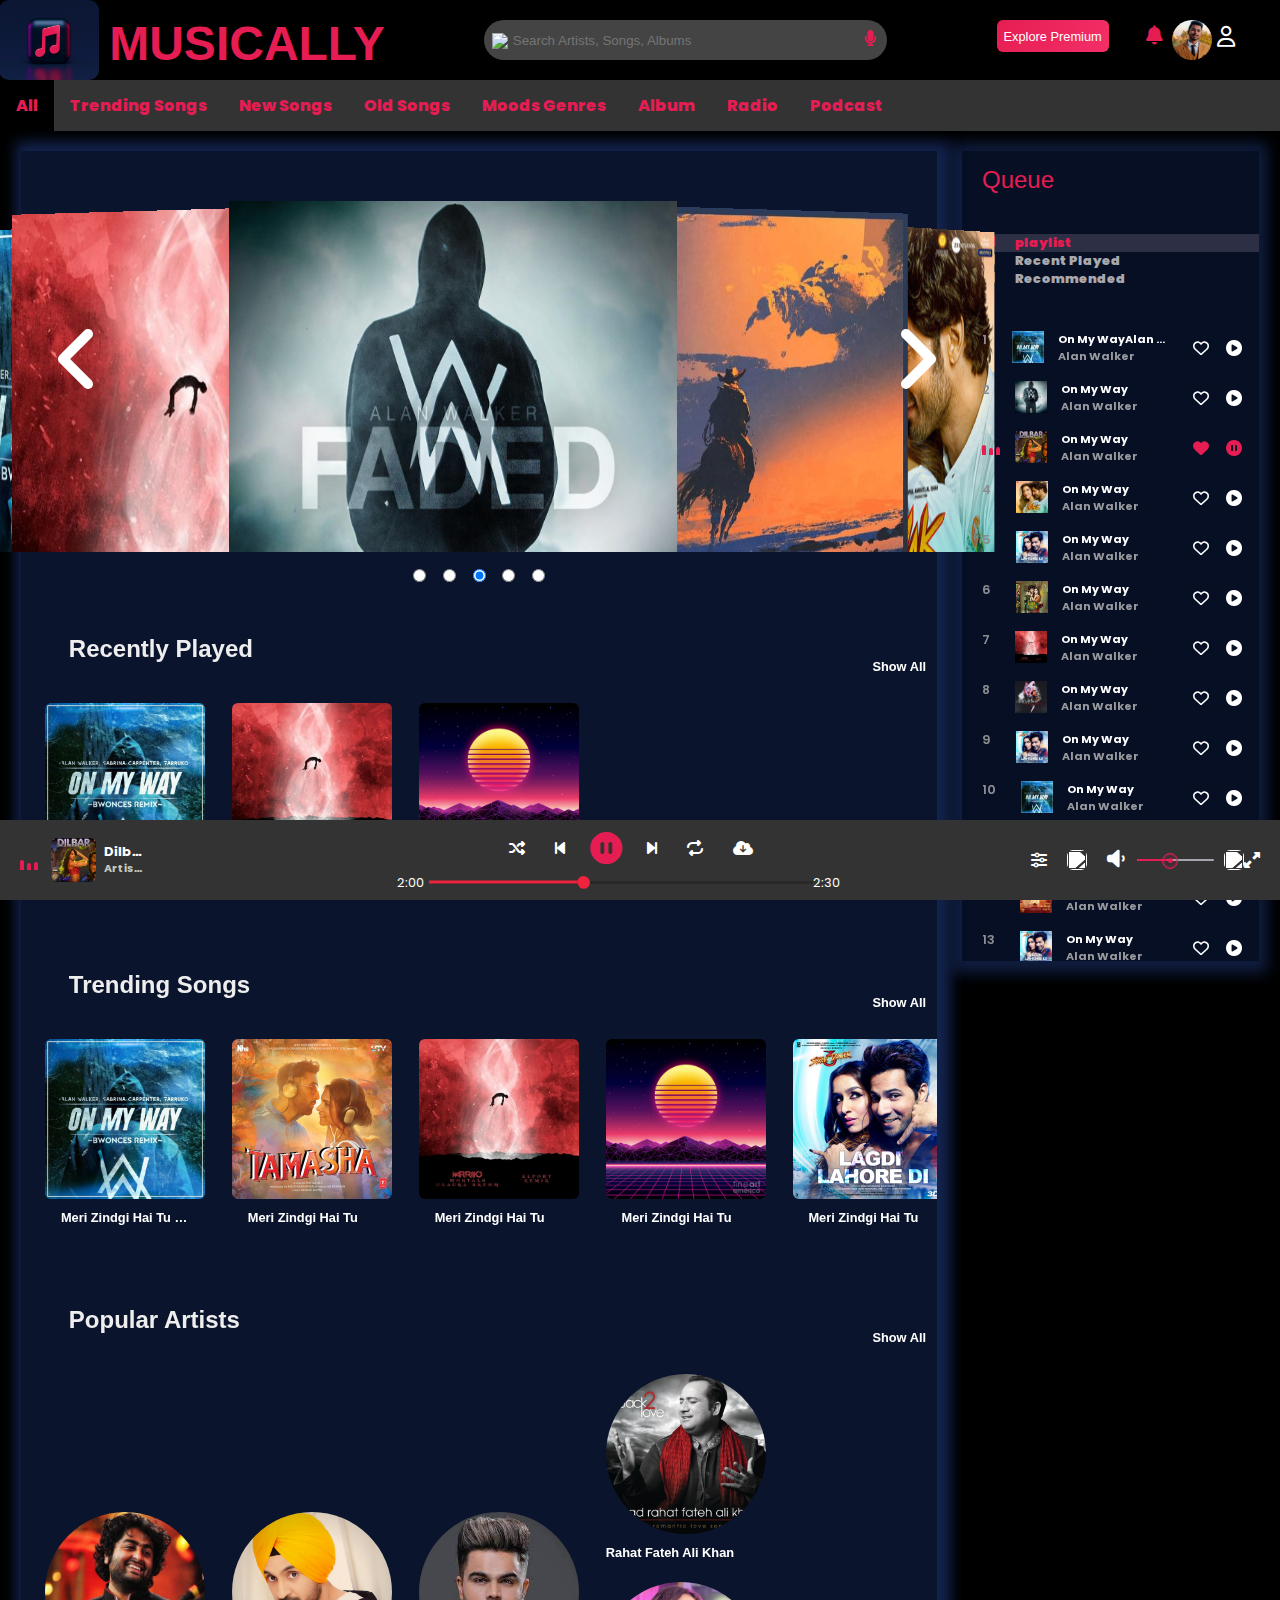
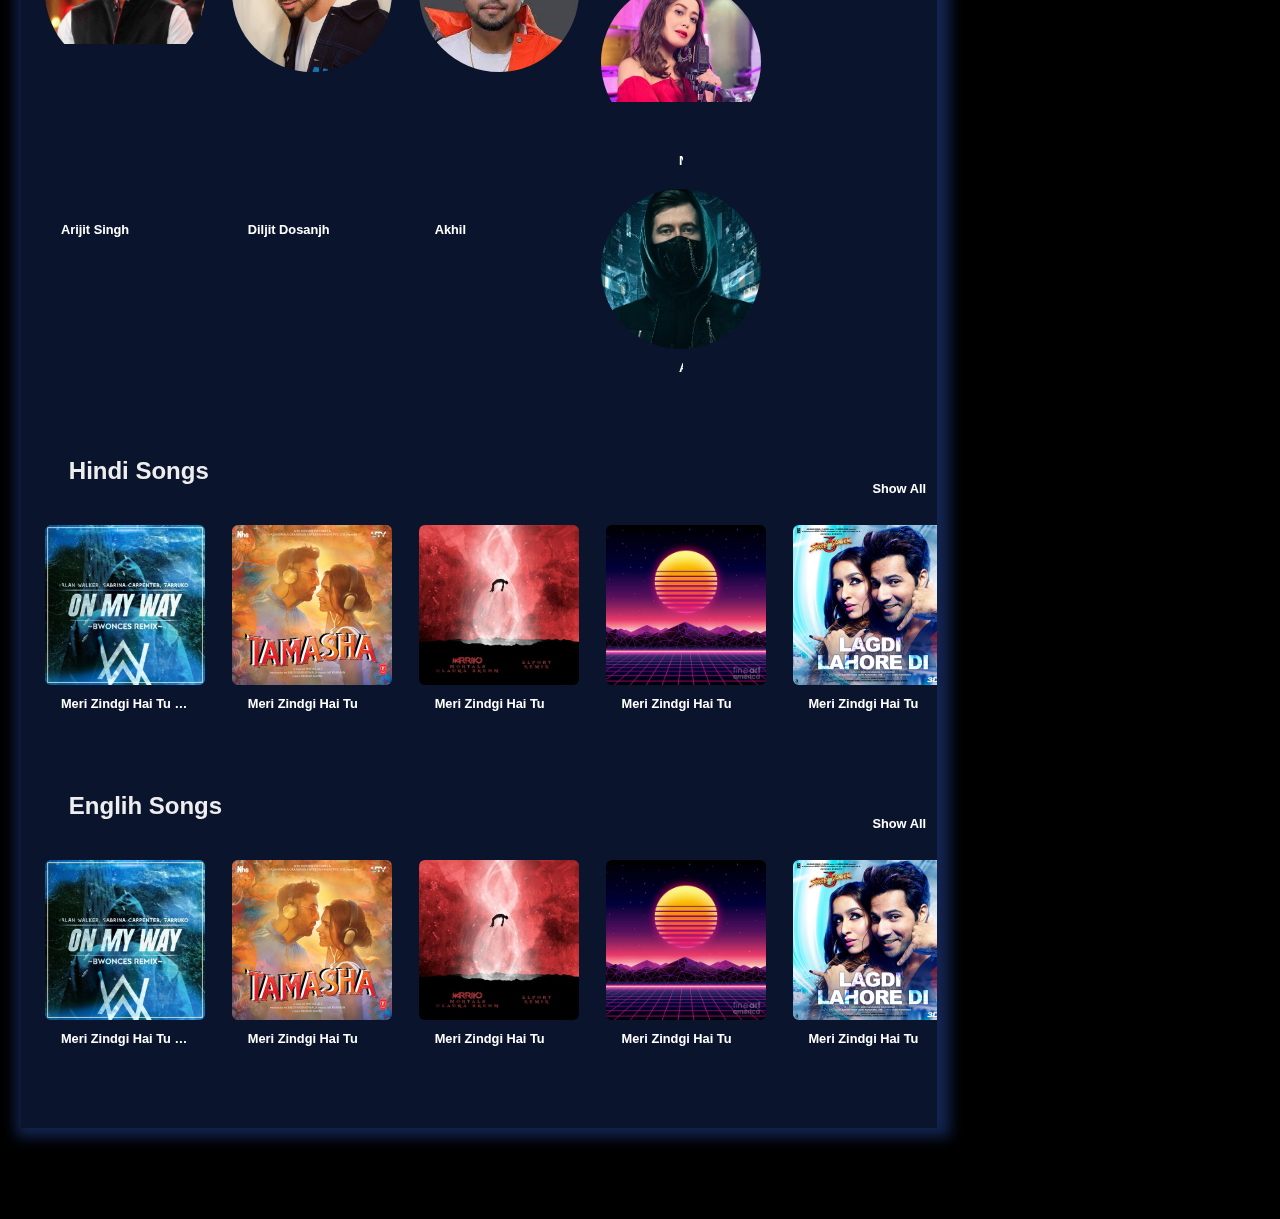
==== commit 0be65d54: "save" ====
--- a/index.html
+++ b/index.html
@@ -250,75 +250,233 @@
           <div class="songs-contnt">
 
             <div class="song-card">
-              <div class="img-contnt" style="background-image: url(Assets/img/Diljit_Dosanjh.jpg);">
-                <div class="overlay">
-                  <i class="fa-solid fa-play" id="play-hover"></i>
-                  <i class="fa-solid fa-share" id="share-hover"></i>
-                  <i class="fa-solid fa-ellipsis-vertical" id="more-hover"></i>
-                </div>
-              </div>
-              <p class="song-name">Meri Zindgi hai tu</p>
-            </div>
-
-            <div class="song-card">
-              <div class="img-contnt" style="background-image: url(Assets/img/jubin\ Nautiyal.jpg);">
-                <div class="overlay">
-                  <i class="fa-solid fa-play" id="play-hover"></i>
-                  <i class="fa-solid fa-share" id="share-hover"></i>
-                  <i class="fa-solid fa-ellipsis-vertical" id="more-hover"></i>
-                </div>
-              </div>
-              <p class="song-name">Meri Zindgi hai tu</p>
-            </div>
-
-            <div class="song-card">
-              <div class="img-contnt" style="background-image: url(Assets/img/17.jpg);">
-                <div class="overlay">
-                  <i class="fa-solid fa-play" id="play-hover"></i>
-                  <i class="fa-solid fa-share" id="share-hover"></i>
-                  <i class="fa-solid fa-ellipsis-vertical" id="more-hover"></i>
-                </div>
-              </div>
-              <p class="song-name">Meri Zindgi hai tu</p>
-            </div>
-
-            <div class="song-card">
-              <div class="img-contnt" style="background-image: url(Assets/img/akhil.jpg);">
-                <div class="overlay">
-                  <i class="fa-solid fa-play" id="play-hover"></i>
-                  <i class="fa-solid fa-share" id="share-hover"></i>
-                  <i class="fa-solid fa-ellipsis-vertical" id="more-hover"></i>
-                </div>
-              </div>
-              <p class="song-name">Meri Zindgi hai tu</p>
-            </div>
-
-            <div class="song-card">
+              <div id="artis-image">
               <div class="img-contnt" style="background-image: url(Assets/img/arjit.jpg);">
                 <div class="overlay">
-                  <i class="fa-solid fa-play" id="play-hover"></i>
-                  <i class="fa-solid fa-share" id="share-hover"></i>
-                  <i class="fa-solid fa-ellipsis-vertical" id="more-hover"></i>
-                </div>
-              </div>
-              <p class="song-name">Meri Zindgi hai tu</p>
-            </div>
-
-            <div class="song-card">
-              <div class="img-contnt" style="background-image: url(Assets/img/guru.jpg);">
-                <div class="overlay">
-                  <i class="fa-solid fa-play" id="play-hover"></i>
-                  <i class="fa-solid fa-share" id="share-hover"></i>
-                  <i class="fa-solid fa-ellipsis-vertical" id="more-hover"></i>
-                </div>
-              </div>
-              <p class="song-name">Meri Zindgi hai tu</p>
+                  <i class="fa-solid fa-play" id="play-hover" title="Play"></i>
+                </div>
+              </div>
+            </div>
+              <p class="song-name">Arijit Singh</p>
+            </div>
+
+            <div class="song-card">
+              <div id="artis-image">
+                <div class="img-contnt" style="background-image: url(Assets/img/Diljit_Dosanjh.jpg);">
+                  <div class="overlay">
+                    <i class="fa-solid fa-play" id="play-hover" title="Play"></i>
+                  </div>
+                </div>
+              </div>
+              <p class="song-name">Diljit Dosanjh</p>
+            </div>
+
+            <div class="song-card">
+              <div id="artis-image">
+                <div class="img-contnt" style="background-image: url(Assets/img/akhil.jpg);">
+                  <div class="overlay">
+                    <i class="fa-solid fa-play" id="play-hover" title="Play"></i>
+                  </div>
+                </div>
+              </div>
+              <p class="song-name">Akhil</p>
+            </div>
+
+            <div class="song-card">
+              <div id="artis-image">
+                <div class="img-contnt" style="background-image: url(Assets/img/17.jpg);">
+                  <div class="overlay">
+                    <i class="fa-solid fa-play" id="play-hover" title="Play"></i>
+                  </div>
+                </div>
+              <p class="song-name">Rahat Fateh Ali khan</p>
+            </div>
+
+            <div class="song-card">
+              <div id="artis-image">
+                <div class="img-contnt" style="background-image: url(Assets/img/neha.jpg);">
+                  <div class="overlay">
+                    <i class="fa-solid fa-play" id="play-hover" title="Play"></i>
+                  </div>
+                </div>
+              </div>
+              <p class="song-name">Neha Kakkar</p>
+            </div>
+
+            <div class="song-card">
+              <div id="artis-image">
+                <div class="img-contnt" style="background-image: url(Assets/img/alan.jpg);">
+                  <div class="overlay">
+                    <i class="fa-solid fa-play" id="play-hover" title="Play"></i>
+                  </div>
+                </div>
+              </div>
+              <p class="song-name">Alen Walker</p>
             </div>
 
           </div>
         </section>
         <!-- Featured Artist section closed here -->
 
+        <!-- Hindi songs section Start form here -->
+        <section class="songs-sections">
+          <div id="arrow-left"><i class="fa-solid fa-circle-left" title="Previous"></i></div>
+          <div id="arrow-right"><i class="fa-solid fa-circle-right " title="Next"></i></div>
+          <div class="section-heading">
+            <h2>Hindi Songs</h2>
+            <h4 class="show-all"><a href="#">Show All</a></h4>
+          </div>
+          <div class="songs-contnt">
+
+            <div class="song-card">
+              <div class="img-contnt" style="background-image: url(Assets/img/1.jpg);">
+                <div class="overlay">
+                  <i class="fa-solid fa-play" id="play-hover" title="Play"></i>
+                  <i class="fa-solid fa-share" id="share-hover"></i>
+                  <i class="fa-solid fa-ellipsis-vertical" id="more-hover"></i>
+                </div>
+              </div>
+              <p class="song-name">Meri Zindgi hai tu Meri Zindgi hai tu</p>
+            </div>
+
+            <div class="song-card">
+              <div class="img-contnt" style="background-image: url(Assets/img/7.jpg);">
+                <div class="overlay">
+                  <i class="fa-solid fa-play" id="play-hover" title="Play"></i>
+                  <i class="fa-solid fa-share" id="share-hover"></i>
+                  <i class="fa-solid fa-ellipsis-vertical" id="more-hover"></i>
+                </div>
+              </div>
+              <p class="song-name">Meri Zindgi hai tu</p>
+            </div>
+
+            <div class="song-card">
+              <div class="img-contnt" style="background-image: url(Assets/img/4.jpg);">
+                <div class="overlay">
+                  <i class="fa-solid fa-play" id="play-hover" title="Play"></i>
+                  <i class="fa-solid fa-share" id="share-hover"></i>
+                  <i class="fa-solid fa-ellipsis-vertical" id="more-hover"></i>
+                </div>
+              </div>
+              <p class="song-name">Meri Zindgi hai tu</p>
+            </div>
+
+            <div class="song-card">
+              <div class="img-contnt" style="background-image: url(Assets/img/6.jpg);">
+                <div class="overlay">
+                  <i class="fa-solid fa-play" id="play-hover" title="Play"></i>
+                  <i class="fa-solid fa-share" id="share-hover"></i>
+                  <i class="fa-solid fa-ellipsis-vertical" id="more-hover"></i>
+                </div>
+              </div>
+              <p class="song-name">Meri Zindgi hai tu</p>
+            </div>
+
+            <div class="song-card">
+              <div class="img-contnt" style="background-image: url(Assets/img/11.jpg);">
+                <div class="overlay">
+                  <i class="fa-solid fa-play" id="play-hover" title="Play"></i>
+                  <i class="fa-solid fa-share" id="share-hover"></i>
+                  <i class="fa-solid fa-ellipsis-vertical" id="more-hover"></i>
+                </div>
+              </div>
+              <p class="song-name">Meri Zindgi hai tu</p>
+            </div>
+
+            <div class="song-card">
+              <div class="img-contnt" style="background-image: url(Assets/img/3.jpg);">
+                <div class="overlay">
+                  <i class="fa-solid fa-play" id="play-hover" title="Play"></i>
+                  <i class="fa-solid fa-share" id="share-hover"></i>
+                  <i class="fa-solid fa-ellipsis-vertical" id="more-hover"></i>
+                </div>
+              </div>
+              <p class="song-name">Meri Zindgi hai tu</p>
+            </div>
+
+          </div>
+        </section>
+        <!-- Hindi songs section End here -->
+
+        <!-- English songs section Start form here -->
+        <section class="songs-sections">
+          <div id="arrow-left"><i class="fa-solid fa-circle-left" title="Previous"></i></div>
+          <div id="arrow-right"><i class="fa-solid fa-circle-right " title="Next"></i></div>
+          <div class="section-heading">
+            <h2>Englih Songs</h2>
+            <h4 class="show-all"><a href="#">Show All</a></h4>
+          </div>
+          <div class="songs-contnt">
+
+            <div class="song-card">
+              <div class="img-contnt" style="background-image: url(Assets/img/1.jpg);">
+                <div class="overlay">
+                  <i class="fa-solid fa-play" id="play-hover" title="Play"></i>
+                  <i class="fa-solid fa-share" id="share-hover"></i>
+                  <i class="fa-solid fa-ellipsis-vertical" id="more-hover"></i>
+                </div>
+              </div>
+              <p class="song-name">Meri Zindgi hai tu Meri Zindgi hai tu</p>
+            </div>
+
+            <div class="song-card">
+              <div class="img-contnt" style="background-image: url(Assets/img/7.jpg);">
+                <div class="overlay">
+                  <i class="fa-solid fa-play" id="play-hover" title="Play"></i>
+                  <i class="fa-solid fa-share" id="share-hover"></i>
+                  <i class="fa-solid fa-ellipsis-vertical" id="more-hover"></i>
+                </div>
+              </div>
+              <p class="song-name">Meri Zindgi hai tu</p>
+            </div>
+
+            <div class="song-card">
+              <div class="img-contnt" style="background-image: url(Assets/img/4.jpg);">
+                <div class="overlay">
+                  <i class="fa-solid fa-play" id="play-hover" title="Play"></i>
+                  <i class="fa-solid fa-share" id="share-hover"></i>
+                  <i class="fa-solid fa-ellipsis-vertical" id="more-hover"></i>
+                </div>
+              </div>
+              <p class="song-name">Meri Zindgi hai tu</p>
+            </div>
+
+            <div class="song-card">
+              <div class="img-contnt" style="background-image: url(Assets/img/6.jpg);">
+                <div class="overlay">
+                  <i class="fa-solid fa-play" id="play-hover" title="Play"></i>
+                  <i class="fa-solid fa-share" id="share-hover"></i>
+                  <i class="fa-solid fa-ellipsis-vertical" id="more-hover"></i>
+                </div>
+              </div>
+              <p class="song-name">Meri Zindgi hai tu</p>
+            </div>
+
+            <div class="song-card">
+              <div class="img-contnt" style="background-image: url(Assets/img/11.jpg);">
+                <div class="overlay">
+                  <i class="fa-solid fa-play" id="play-hover" title="Play"></i>
+                  <i class="fa-solid fa-share" id="share-hover"></i>
+                  <i class="fa-solid fa-ellipsis-vertical" id="more-hover"></i>
+                </div>
+              </div>
+              <p class="song-name">Meri Zindgi hai tu</p>
+            </div>
+
+            <div class="song-card">
+              <div class="img-contnt" style="background-image: url(Assets/img/3.jpg);">
+                <div class="overlay">
+                  <i class="fa-solid fa-play" id="play-hover" title="Play"></i>
+                  <i class="fa-solid fa-share" id="share-hover"></i>
+                  <i class="fa-solid fa-ellipsis-vertical" id="more-hover"></i>
+                </div>
+              </div>
+              <p class="song-name">Meri Zindgi hai tu</p>
+            </div>
+
+          </div>
+        </section>
+        <!-- English songs section End here -->
       </section>
       <!-- Conternt Section closed here -------------->
 
--- a/Assets/style.css
+++ b/Assets/style.css
@@ -510,6 +510,7 @@
   align-items: center;
   justify-content: space-evenly;
   width: 20%;
+  margin-top: 1rem;
   padding: 0 0.8rem;
   flex-direction: column;
   margin-right: 10px;
@@ -586,6 +587,13 @@
 .song-name:hover {
   text-decoration: underline;
 }
+
+/* Artist section CSS start  */
+div#artis-image .img-contnt {
+  border-radius: 50%;
+}
+/* Artist section CSS end  */
+
 /* ----------------------------------------------------------------------------------------- */
 
 /* Side playlist queue CSS start from here --------------------------------------------------------*/
@@ -1301,22 +1309,26 @@
   }
   #slider{
     margin-top: 6.2rem;
-  }
+    
+  }
+
   .item {
     width: 100% !important;
-    height: 100% !important;
+    /* height: 100% !important; */
   }
 
   .item img {
     width: 100% !important;
-  }
-
+    /* height: 100% !important; */
+
+  }
+ 
   #media-controls{
     height: 8rem;
   }
 
   .song-play {
-    width: 35%;
+    width: 50% !important;
   }
 
   .wave {
@@ -1333,10 +1345,14 @@
     font-size: 1.2rem;
     font-weight: 900;
   }
-
+  .footer .master-play h5{
+    line-height: 1.4rem;
+    font-size: 1.2rem;
+  }
 
   .audio-control1 {
     height: 62px;
+    width: 80% !important;
   }
 
   .audio-icon {
@@ -1348,6 +1364,9 @@
     margin: 0px 4px;
     color: white;
     font-size: 700;
+  }
+  .audio-control2{
+    display: none;
   }
 
 }
@@ -1393,6 +1412,24 @@
 
 .item img {
   width: 100% !important;
-}
-
-}
+  height: 100% !important;
+
+}
+
+.song-play{
+  width: 25%;
+}
+.footer .audio-control1{
+  width: 50%;
+}
+.audio-control2{
+  width: 25%;
+}
+.slider-up{
+  margin: 0;
+}
+.footer .master-play .vol .fa-solid{
+  top: -5px;
+}
+
+}
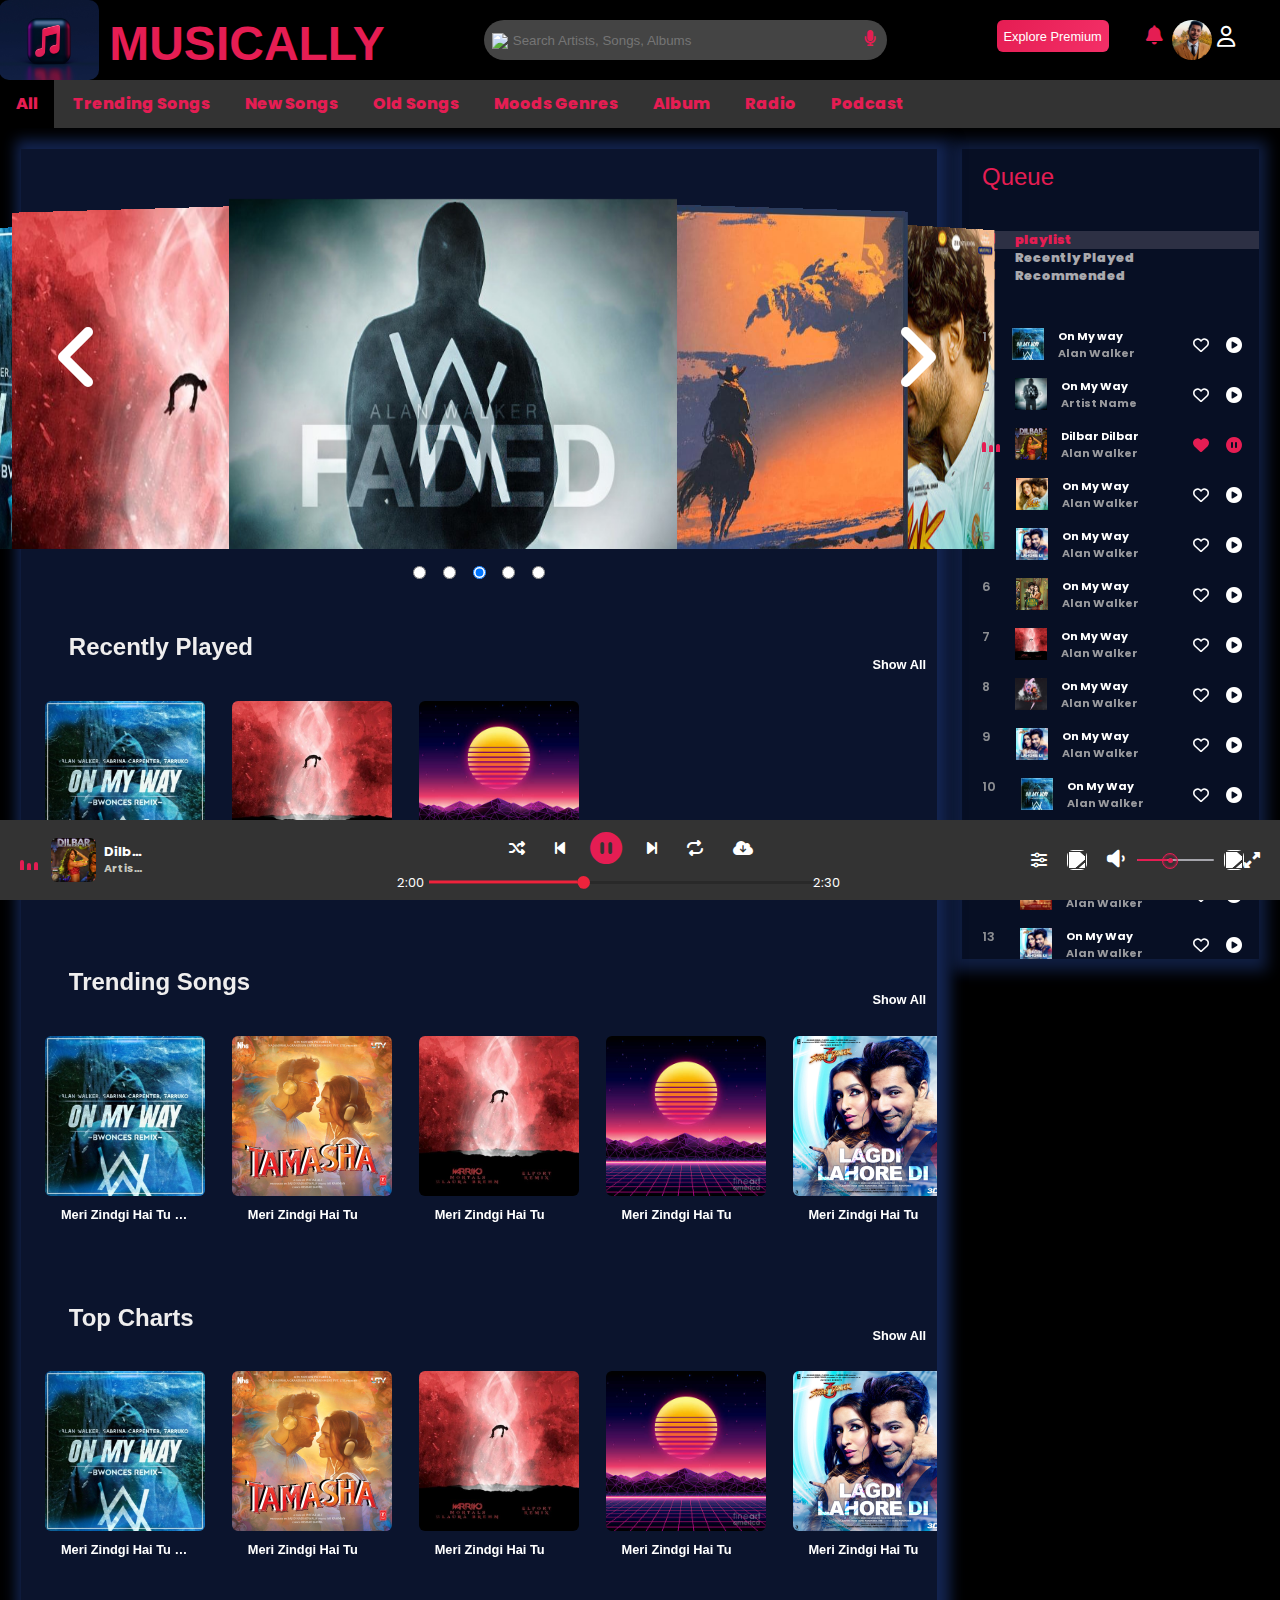
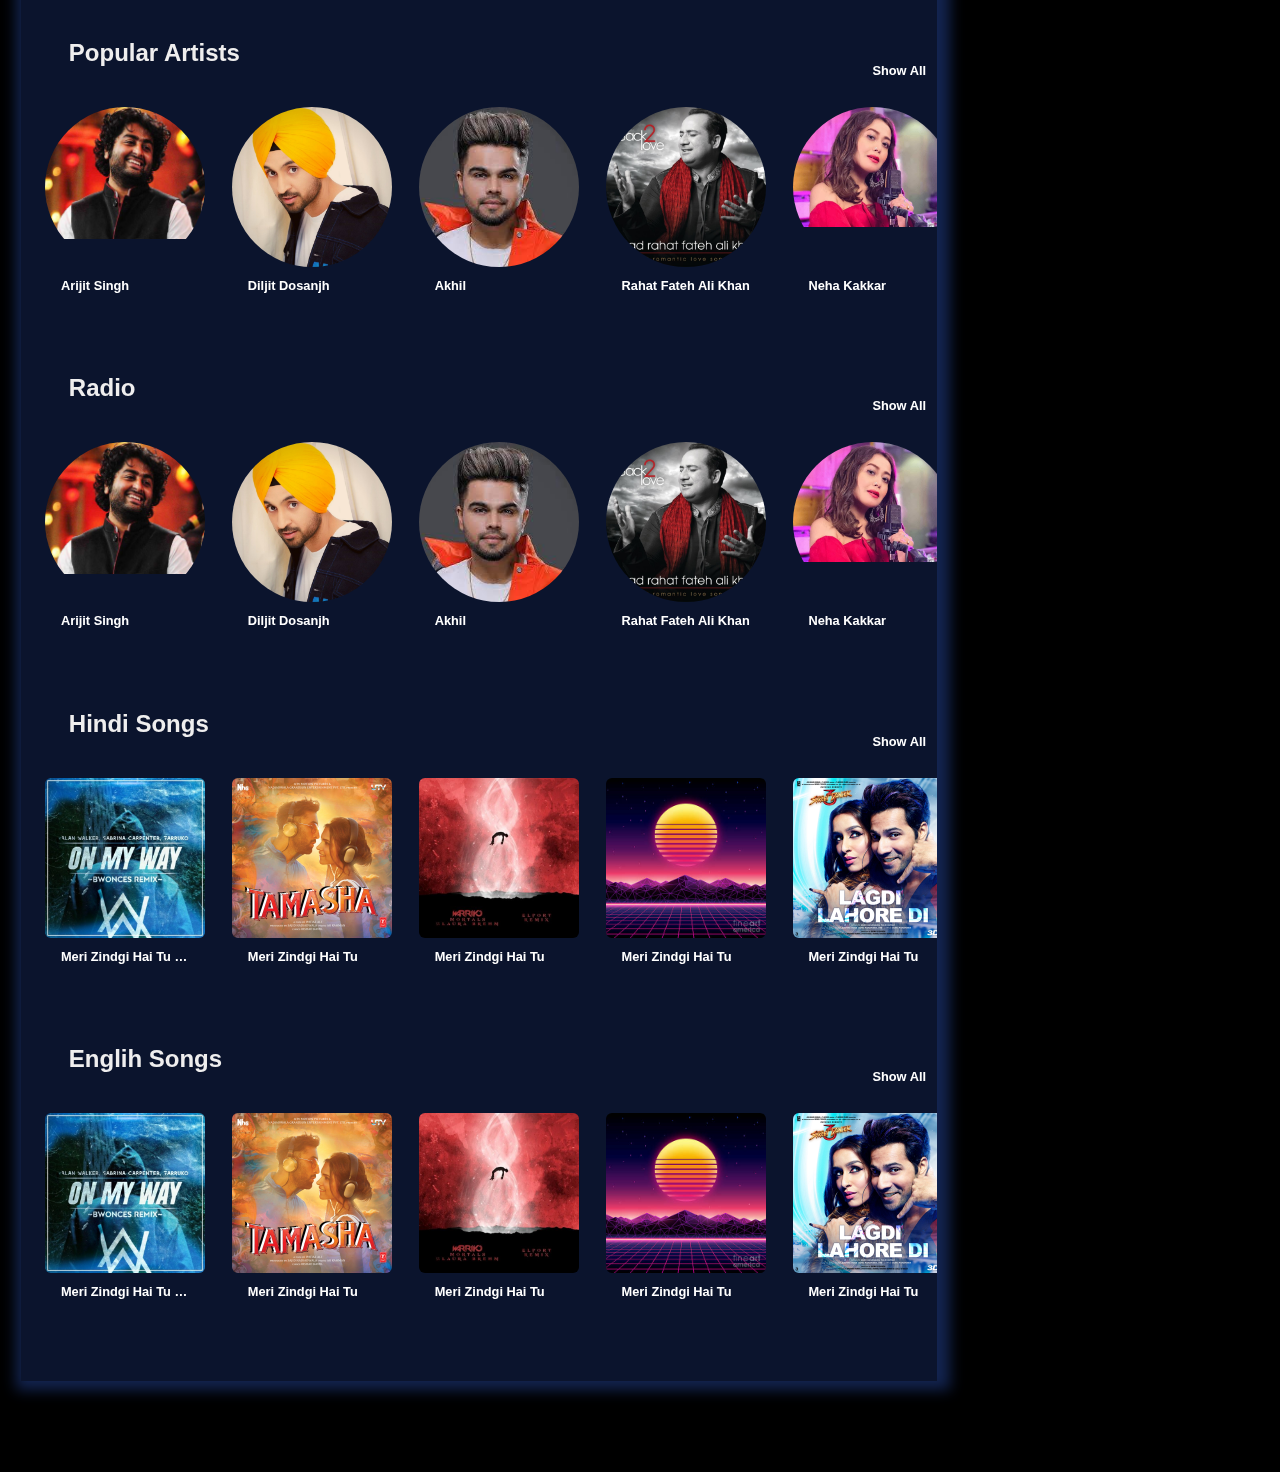
==== commit fb72dbd2: "save" ====
--- a/index.html
+++ b/index.html
@@ -51,8 +51,7 @@
     </nav>
 
     <nav id="nav2">
-      
-      <ul id="dropdown" class="nav-menu-responsive">
+        <ul id="nav-menu">
         <li><a class="active" href="#all">All </a></li>
         <li><a href="#trending-songs">Trending Songs</a></li>
         <li><a href="#new-songs">New Songs</a></li>
@@ -62,22 +61,12 @@
         <li><a href="#radio">Radio</a></li>
         <li><a href="#podcast">Podcast</a></li>
         </ul>
-      <a href="#dropdown" id="nav-toggle-anchor">
-      <div class="nav-toggle">
+
+        
+        <input type="checkbox" id="check">
+      <label for="check" class="check-btn">
         <i class="fas fa-bars"></i>
-       </div>
-      </a>
-
-      <ul class="nav-menu">
-        <li><a class="active" href="#all">All </a></li>
-        <li><a href="#trending-songs">Trending Songs</a></li>
-        <li><a href="#new-songs">New Songs</a></li>
-        <li><a href="#old-songs">Old Songs</a></li>
-        <li><a href="#moods-genres">Moods Genres</a></li>
-        <li><a href="#album">Album</a></li>
-        <li><a href="#radio">Radio</a></li>
-        <li><a href="#podcast">Podcast</a></li>
-        </ul>
+      </label>
     </nav>
     <!-- Nav menu section end here -->
 
@@ -239,6 +228,87 @@
         </section>
         <!-- Trending Songs Cards section end here ---->
 
+        <!-- Top Charts Section Start from here  -->
+        <section class="songs-sections">
+          <div id="arrow-left"><i class="fa-solid fa-circle-left" title="Previous"></i></div>
+          <div id="arrow-right"><i class="fa-solid fa-circle-right " title="Next"></i></div>
+          <div class="section-heading">
+            <h2>Top Charts</h2>
+            <h4 class="show-all"><a href="#">Show All</a></h4>
+          </div>
+          <div class="songs-contnt">
+
+            <div class="song-card">
+              <div class="img-contnt" style="background-image: url(Assets/img/1.jpg);">
+                <div class="overlay">
+                  <i class="fa-solid fa-play" id="play-hover" title="Play"></i>
+                  <i class="fa-solid fa-share" id="share-hover"></i>
+                  <i class="fa-solid fa-ellipsis-vertical" id="more-hover"></i>
+                </div>
+              </div>
+              <p class="song-name">Meri Zindgi hai tu Meri Zindgi hai tu</p>
+            </div>
+
+            <div class="song-card">
+              <div class="img-contnt" style="background-image: url(Assets/img/7.jpg);">
+                <div class="overlay">
+                  <i class="fa-solid fa-play" id="play-hover" title="Play"></i>
+                  <i class="fa-solid fa-share" id="share-hover"></i>
+                  <i class="fa-solid fa-ellipsis-vertical" id="more-hover"></i>
+                </div>
+              </div>
+              <p class="song-name">Meri Zindgi hai tu</p>
+            </div>
+
+            <div class="song-card">
+              <div class="img-contnt" style="background-image: url(Assets/img/4.jpg);">
+                <div class="overlay">
+                  <i class="fa-solid fa-play" id="play-hover" title="Play"></i>
+                  <i class="fa-solid fa-share" id="share-hover"></i>
+                  <i class="fa-solid fa-ellipsis-vertical" id="more-hover"></i>
+                </div>
+              </div>
+              <p class="song-name">Meri Zindgi hai tu</p>
+            </div>
+
+            <div class="song-card">
+              <div class="img-contnt" style="background-image: url(Assets/img/6.jpg);">
+                <div class="overlay">
+                  <i class="fa-solid fa-play" id="play-hover" title="Play"></i>
+                  <i class="fa-solid fa-share" id="share-hover"></i>
+                  <i class="fa-solid fa-ellipsis-vertical" id="more-hover"></i>
+                </div>
+              </div>
+              <p class="song-name">Meri Zindgi hai tu</p>
+            </div>
+
+            <div class="song-card">
+              <div class="img-contnt" style="background-image: url(Assets/img/11.jpg);">
+                <div class="overlay">
+                  <i class="fa-solid fa-play" id="play-hover" title="Play"></i>
+                  <i class="fa-solid fa-share" id="share-hover"></i>
+                  <i class="fa-solid fa-ellipsis-vertical" id="more-hover"></i>
+                </div>
+              </div>
+              <p class="song-name">Meri Zindgi hai tu</p>
+            </div>
+
+            <div class="song-card">
+              <div class="img-contnt" style="background-image: url(Assets/img/3.jpg);">
+                <div class="overlay">
+                  <i class="fa-solid fa-play" id="play-hover" title="Play"></i>
+                  <i class="fa-solid fa-share" id="share-hover"></i>
+                  <i class="fa-solid fa-ellipsis-vertical" id="more-hover"></i>
+                </div>
+              </div>
+              <p class="song-name">Meri Zindgi hai tu</p>
+            </div>
+
+          </div>
+        </section>
+        <!-- Top Charts Section End from here  -->
+
+
         <!-- Featured Artist section Start from here -->
         <section class="songs-sections">
           <div id="arrow-left"><i class="fa-solid fa-circle-left" title="Previous"></i></div>
@@ -250,7 +320,7 @@
           <div class="songs-contnt">
 
             <div class="song-card">
-              <div id="artis-image">
+              <div id="artist-image">
               <div class="img-contnt" style="background-image: url(Assets/img/arjit.jpg);">
                 <div class="overlay">
                   <i class="fa-solid fa-play" id="play-hover" title="Play"></i>
@@ -261,7 +331,7 @@
             </div>
 
             <div class="song-card">
-              <div id="artis-image">
+              <div id="artist-image">
                 <div class="img-contnt" style="background-image: url(Assets/img/Diljit_Dosanjh.jpg);">
                   <div class="overlay">
                     <i class="fa-solid fa-play" id="play-hover" title="Play"></i>
@@ -272,7 +342,7 @@
             </div>
 
             <div class="song-card">
-              <div id="artis-image">
+              <div id="artist-image">
                 <div class="img-contnt" style="background-image: url(Assets/img/akhil.jpg);">
                   <div class="overlay">
                     <i class="fa-solid fa-play" id="play-hover" title="Play"></i>
@@ -283,17 +353,18 @@
             </div>
 
             <div class="song-card">
-              <div id="artis-image">
+              <div id="artist-image">
                 <div class="img-contnt" style="background-image: url(Assets/img/17.jpg);">
                   <div class="overlay">
                     <i class="fa-solid fa-play" id="play-hover" title="Play"></i>
                   </div>
                 </div>
+                </div>
               <p class="song-name">Rahat Fateh Ali khan</p>
             </div>
 
             <div class="song-card">
-              <div id="artis-image">
+              <div id="artist-image">
                 <div class="img-contnt" style="background-image: url(Assets/img/neha.jpg);">
                   <div class="overlay">
                     <i class="fa-solid fa-play" id="play-hover" title="Play"></i>
@@ -304,7 +375,7 @@
             </div>
 
             <div class="song-card">
-              <div id="artis-image">
+              <div id="artist-image">
                 <div class="img-contnt" style="background-image: url(Assets/img/alan.jpg);">
                   <div class="overlay">
                     <i class="fa-solid fa-play" id="play-hover" title="Play"></i>
@@ -317,6 +388,87 @@
           </div>
         </section>
         <!-- Featured Artist section closed here -->
+
+        <!-- Radio Section start from here -->
+        <section class="songs-sections">
+          <div id="arrow-left"><i class="fa-solid fa-circle-left" title="Previous"></i></div>
+          <div id="arrow-right"><i class="fa-solid fa-circle-right " title="Next"></i></div>
+          <div class="section-heading">
+            <h2>Radio</h2>
+            <h4 class="show-all"><a href="#">Show All</a></h4>
+          </div>
+          <div class="songs-contnt">
+
+            <div class="song-card">
+              <div id="artist-image">
+              <div class="img-contnt" style="background-image: url(Assets/img/arjit.jpg);">
+                <div class="overlay">
+                  <i class="fa-solid fa-play" id="play-hover" title="Play"></i>
+                </div>
+              </div>
+            </div>
+              <p class="song-name">Arijit Singh</p>
+            </div>
+
+            <div class="song-card">
+              <div id="artist-image">
+                <div class="img-contnt" style="background-image: url(Assets/img/Diljit_Dosanjh.jpg);">
+                  <div class="overlay">
+                    <i class="fa-solid fa-play" id="play-hover" title="Play"></i>
+                  </div>
+                </div>
+              </div>
+              <p class="song-name">Diljit Dosanjh</p>
+            </div>
+
+            <div class="song-card">
+              <div id="artist-image">
+                <div class="img-contnt" style="background-image: url(Assets/img/akhil.jpg);">
+                  <div class="overlay">
+                    <i class="fa-solid fa-play" id="play-hover" title="Play"></i>
+                  </div>
+                </div>
+              </div>
+              <p class="song-name">Akhil</p>
+            </div>
+
+            <div class="song-card">
+              <div id="artist-image">
+                <div class="img-contnt" style="background-image: url(Assets/img/17.jpg);">
+                  <div class="overlay">
+                    <i class="fa-solid fa-play" id="play-hover" title="Play"></i>
+                  </div>
+                </div>
+                </div>
+              <p class="song-name">Rahat Fateh Ali khan</p>
+            </div>
+
+            <div class="song-card">
+              <div id="artist-image">
+                <div class="img-contnt" style="background-image: url(Assets/img/neha.jpg);">
+                  <div class="overlay">
+                    <i class="fa-solid fa-play" id="play-hover" title="Play"></i>
+                  </div>
+                </div>
+              </div>
+              <p class="song-name">Neha Kakkar</p>
+            </div>
+
+            <div class="song-card">
+              <div id="artist-image">
+                <div class="img-contnt" style="background-image: url(Assets/img/alan.jpg);">
+                  <div class="overlay">
+                    <i class="fa-solid fa-play" id="play-hover" title="Play"></i>
+                  </div>
+                </div>
+              </div>
+              <p class="song-name">Alen Walker</p>
+            </div>
+
+          </div>
+        </section>
+        <!-- Radio Section End from here -->
+
 
         <!-- Hindi songs section Start form here -->
         <section class="songs-sections">
@@ -477,7 +629,14 @@
           </div>
         </section>
         <!-- English songs section End here -->
+
+        <!-- Mood Generes Section Start from here  party, electronic, road-trip, bhakti, romance, ghzals-->
+       <div id="mood-generes">
+       
+      </div>
       </section>
+
+
       <!-- Conternt Section closed here -------------->
 
 
@@ -488,12 +647,13 @@
         </div>
         <!-- Playlist code start -->
         <div class="play-list">
+          
           <h4 class="active">
             <span><i class="fa fa-music" aria-hidden="true"></i>playlist</span>
           </h4>
 
           <h4>
-            <span><i class="fa fa-music" aria-hidden="true"> </i>Recent
+            <span><i class="fa fa-music" aria-hidden="true"> </i>Recently
               Played</span>
           </h4>
 
@@ -509,7 +669,7 @@
             <div class="sidePlay-list">
               <span>1</span>
               <img src="Assets/img/1.jpg" alt="">
-              <h5>On My WayAlan WalkeAlan Walker <br>
+              <h5>On My way <br>
                 <div class="subtitle">Alan Walker </div>
               </h5>
             </div>
@@ -524,7 +684,7 @@
               <span>2</span>
               <img src="Assets/img/2.jpg" alt="">
               <h5>On My Way <br>
-                <div class="subtitle">Alan Walker</div>
+                <div class="subtitle">Artist Name</div>
               </h5>
             </div>
             <div class="sidePlay-icon">
@@ -544,7 +704,7 @@
               </div>
               <span id="list-number">3</span>
               <img src="Assets/img/9.jpg" alt="">
-              <h5>On My Way <br>
+              <h5>Dilbar Dilbar <br>
                 <div class="subtitle">Alan Walker</div>
               </h5>
             </div>
@@ -708,6 +868,90 @@
               <i class="fa  fa-play-circle" aria-hidden="true" id="1"></i>
             </div>
           </li>
+          <li class="songItem">
+            <div class="sidePlay-list">
+              <span>15</span>
+              <img src="Assets/img/1.jpg" alt="">
+              <h5>On My Way <br>
+                <div class="subtitle">Alan Walker</div>
+              </h5>
+            </div>
+            <div class="sidePlay-icon">
+              <i class="fa-regular fa-heart"></i>
+              <i class="fa  fa-play-circle" aria-hidden="true" id="1"></i>
+            </div>
+          </li>
+
+          <li class="songItem">
+            <div class="sidePlay-list">
+              <span>16</span>
+              <img src="Assets/img/14.jpg" alt="">
+              <h5>On My Way <br>
+                <div class="subtitle">Alan Walker</div>
+              </h5>
+            </div>
+            <div class="sidePlay-icon">
+              <i class="fa-regular fa-heart"></i>
+              <i class="fa  fa-play-circle" aria-hidden="true" id="1"></i>
+            </div>
+          </li>
+
+          <li class="songItem">
+            <div class="sidePlay-list">
+              <span>17</span>
+              <img src="Assets/img/16.jpg" alt="">
+              <h5>On My Way <br>
+                <div class="subtitle">Alan Walker</div>
+              </h5>
+            </div>
+            <div class="sidePlay-icon">
+              <i class="fa-regular fa-heart"></i>
+              <i class="fa  fa-play-circle" aria-hidden="true" id="1"></i>
+            </div>
+          </li>
+
+          <li class="songItem">
+            <div class="sidePlay-list">
+              <span>18</span>
+              <img src="Assets/img/11.jpg" alt="">
+              <h5>On My Way <br>
+                <div class="subtitle">Alan Walker</div>
+              </h5>
+            </div>
+            <div class="sidePlay-icon">
+              <i class="fa-regular fa-heart"></i>
+              <i class="fa  fa-play-circle" aria-hidden="true" id="1"></i>
+            </div>
+          </li>
+
+          <li class="songItem">
+            <div class="sidePlay-list">
+              <span>19</span>
+              <img src="Assets/img/12.jpg" alt="">
+              <h5>On My Way <br>
+                <div class="subtitle">Alan Walker</div>
+              </h5>
+            </div>
+            <div class="sidePlay-icon">
+              <i class="fa-regular fa-heart"></i>
+              <i class="fa  fa-play-circle" aria-hidden="true" id="1"></i>
+            </div>
+          </li>
+
+          <li class="songItem">
+            <div class="sidePlay-list">
+              <span>20</span>
+              <img src="Assets/img/12.jpg" alt="">
+              <h5>On My Way <br>
+                <div class="subtitle">Alan Walker</div>
+              </h5>
+            </div>
+            <div class="sidePlay-icon">
+              <i class="fa-regular fa-heart"></i>
+              <i class="fa  fa-play-circle" aria-hidden="true" id="1"></i>
+            </div>
+          </li>
+          
           <!-- Side Queue Songs list section end -->
       </aside>
     </div>
--- a/Assets/style.css
+++ b/Assets/style.css
@@ -57,15 +57,16 @@
 /* Nav bar CSS start from here */
 #nav1,
 #nav2 {
-  display: flex;
+  /* display: flex; */
   background-color: #333;
 }
-.nav-toggle i{
+
+/* .nav-toggle i{
   display: none;
 }
-.nav-menu-responsive{
-  display: none;
-}
+#nav-menu-responsive{
+  display: none;  
+} */
 
 #nav1 {
   height: 5rem;
@@ -208,17 +209,17 @@
   color: #fff;
   font-size: 1.3rem;
 }
-
-ul.nav-menu li {
+#nav2{
+  overflow: hidden;
+  height: 3rem;
+}
+
+#nav2 #nav-menu li{
+  display: inline-block;
   list-style: none;
-}
-
-li {
-  float: left;
-}
-
-li a {
-  display: block;
+  line-height: 3rem;
+} 
+#nav2 #nav-menu li a {
   color: var(--text-color);
   text-align: center;
   padding: 0.8rem 1rem;
@@ -228,12 +229,25 @@
 #nav2 .active {
   background-color: #000;
 }
-#nav2{
-  overflow: hidden;
-}
-li a:hover {
+
+#nav-menu li a:hover {
   background-color: #111;
-  text-decoration: underline;
+  transition: .6s;
+  text-decoration: underline !important;
+}
+
+.check-btn{
+  float: right;
+  color: var(--text-color);
+  line-height: 100%;
+  font-size: 2rem;
+  margin-right: 1.5rem;
+  cursor: pointer;
+  display: none;
+}
+
+#check{
+/* display: none; */
 }
 /* Header part CSS End here ----------------------------- */
 
@@ -417,7 +431,6 @@
 #arrow-right {
   cursor: pointer;
   position: absolute;
-  /* display: none; */
   font-size: 2.5rem;
   color: white;
   opacity: 0;
@@ -429,11 +442,6 @@
   opacity: 1;
   cursor: pointer;
   font-size: 2.5rem;
-
-  /* border-radius: 50%; 
-  box-shadow: 3px 5px 12px 27px rgb(182 49 49 / 95%); 
-  height: 40px; 
-  width: 40px; */
 }
 
 section.songs-sections #arrow-left:hover {
@@ -445,11 +453,8 @@
   z-index: 2;
   opacity: 1;
   cursor: pointer;
-  /* border-radius: 50%; */
-  /* box-shadow: 3px 5px 12px 27px rgb(182 49 49 / 95%); */
   font-size: 2.5rem;
-  /* height: 40px; */
-  /* width: 40px; */
+ 
 }
 section.songs-sections #arrow-right:hover {
   color: var(--text-color);
@@ -589,7 +594,7 @@
 }
 
 /* Artist section CSS start  */
-div#artis-image .img-contnt {
+div#artist-image .img-contnt {
   border-radius: 50%;
 }
 /* Artist section CSS end  */
@@ -1264,15 +1269,46 @@
   padding-left: 1.25rem;
   padding-top: 0;
  }
-   #nav2 .nav-menu{
+
+ #nav2{
+  display:block;
+  height: 3rem;
+   }
+   #nav2 #nav-menu{
+    display: block;
+    position:fixed;
+    width: 100%;
+    height: 25rem;
+    background-color: #000;
+    text-align: center;
+    top: 8rem;
+    left: -50%; 
+    transition: all .5s;
+   }
+   #check:checked + .check-btn ~ #nav-menu{
+    left: 0;
+   }
+   #nav2 #nav-menu li{
+    display: block;
+   }
+   #nav2 #nav-menu li{
+    text-transform: uppercase;
+   }
+   .check-btn{
+    display: block;
+   }
+ .check-btn i{
+  margin-top: .6rem;
+}
+   /* #nav2 #nav-menu{
     display: none;
    }
    #nav2{
     background-color: #333;
     display: flex;
     justify-content: flex-end;
-   }
-   .nav-toggle i{
+   } */
+   /* .nav-toggle i{
     margin-right:1rem ;
     font-size:32px;
     display:block;
@@ -1280,18 +1316,18 @@
    }
    .nav-toggle:targe{
     display: inline-block;
-   }
+   } */
    
-   #nav-toggle-anchor {
+   /* #nav-toggle-anchor {
     text-decoration: none;
 }
-.nav-menu-responsive li{
+#nav-menu-responsive li{
   list-style: none;
 }
-.nav-menu-responsive li a{
+#nav-menu-responsive li a{
   color: var(--text-color);
   font-size: 2rem;
-}
+} */
 #content-section{
   width: 100%;
   box-shadow: none;
@@ -1381,7 +1417,9 @@
     font-family: "Poppins", "sans-serif";
     font-weight: 800;
   }
-  
+  #nav2{
+    height: 3rem;
+  }
   #side-queue {
     height: auto;
   }
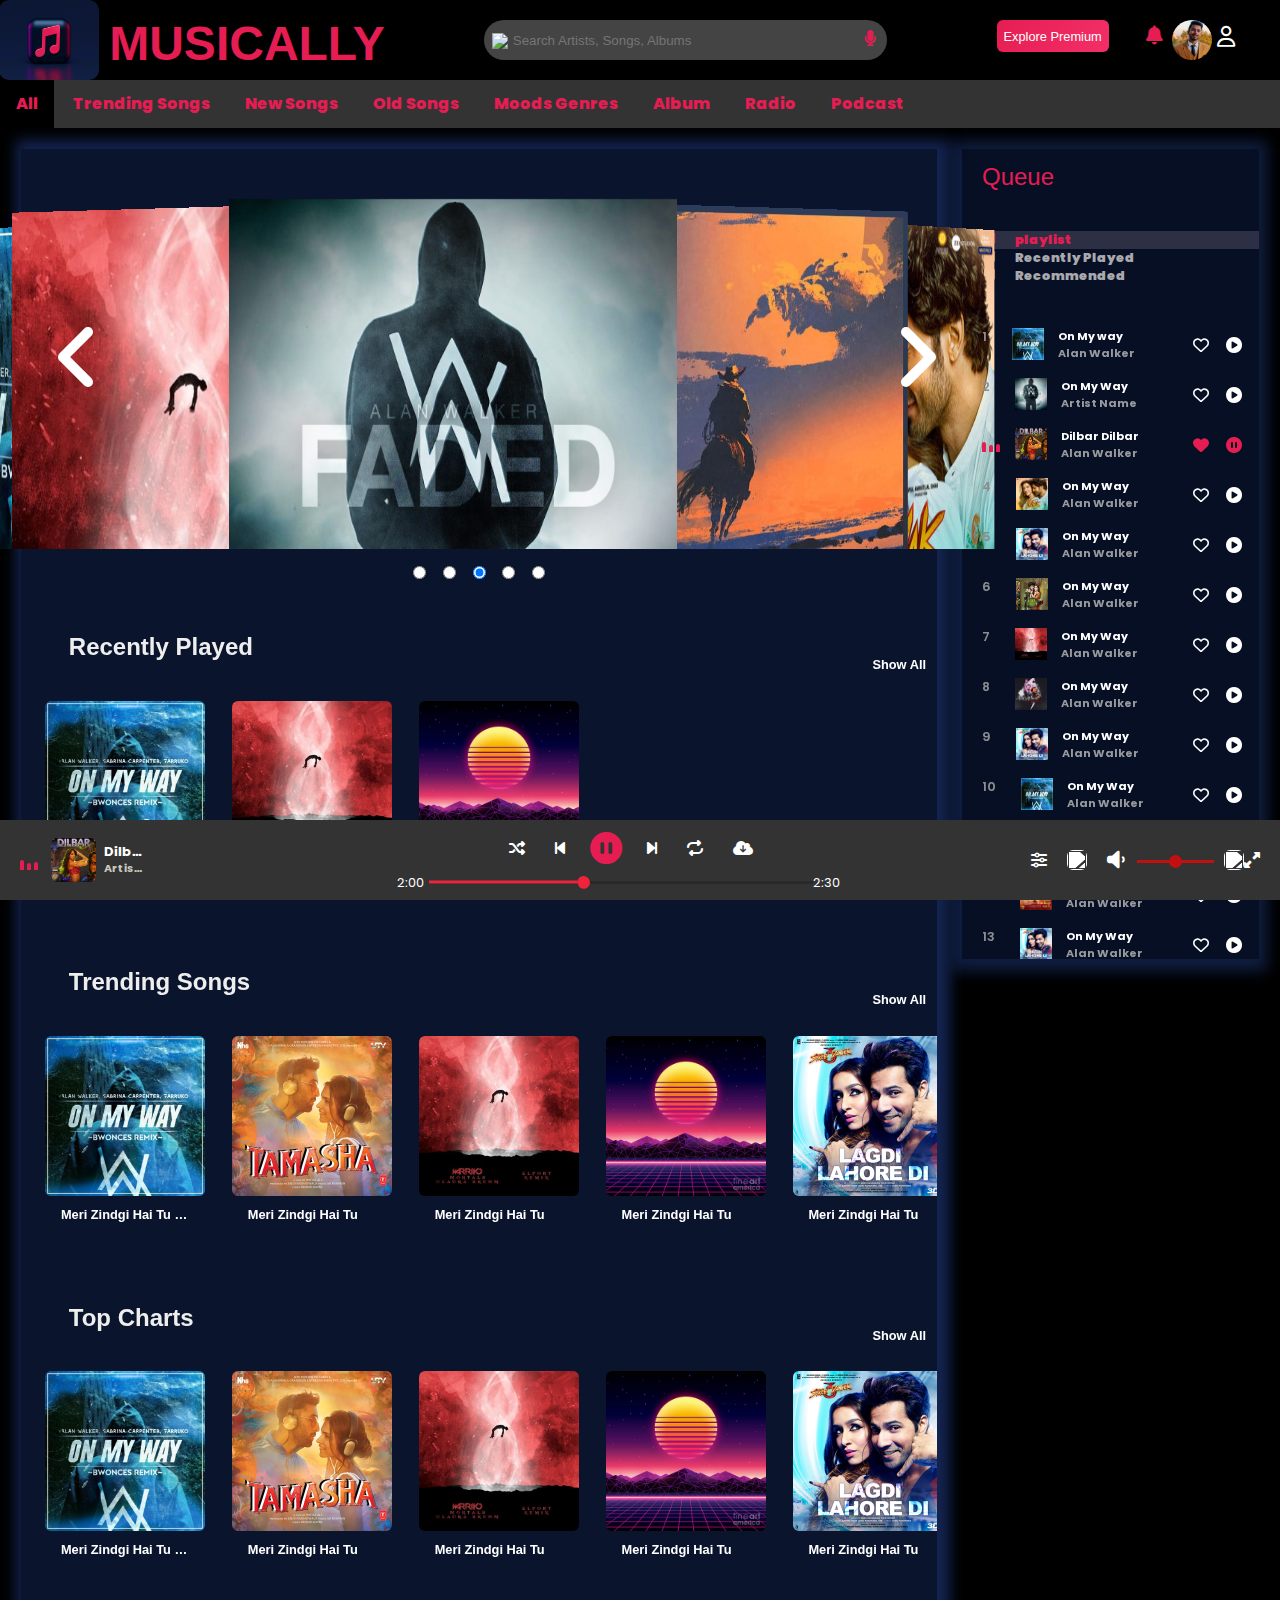
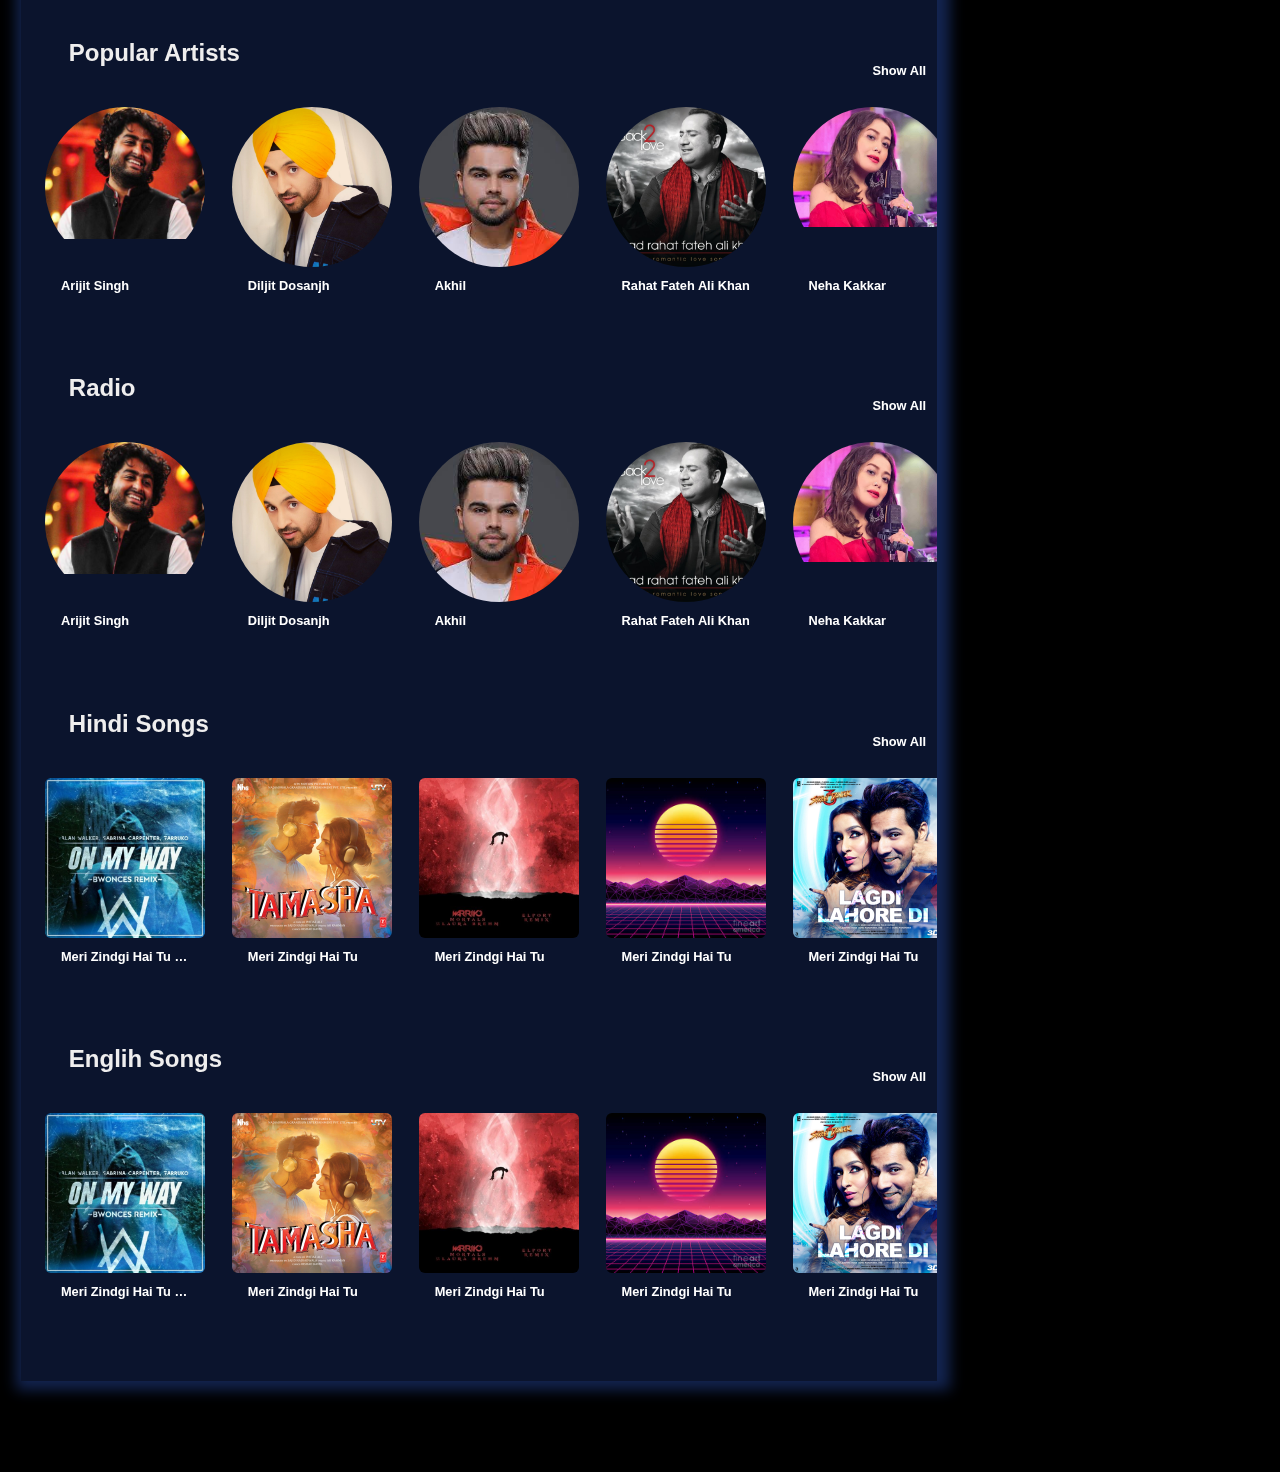
==== commit a77bacf1: "save" ====
--- a/index.html
+++ b/index.html
@@ -21,23 +21,25 @@
     <!-- Nav menu section start from here -->
     <nav id="nav1">
       <div id="left-nav">
-        <a href="index.html"><img class="header-logo" src="./Assets/img/logo.jpg" alt="Image not loaded"/></a>
+        <a href="index.html"><img class="header-logo" src="./Assets/img/logo.jpg" alt="Image not loaded" /></a>
 
         <div class="title">
-         <a href="index.html"><h1><span>musically</span>
-          </h1></a>
+          <a href="index.html">
+            <h1><span>musically</span>
+            </h1>
+          </a>
         </div>
 
       </div>
       <div id="right-nav">
         <div id="search-bar">
-          <img class="search-icon"  src="https://img.icons8.com/search" alt="search--v1" />
+          <img class="search-icon" src="https://img.icons8.com/search" alt="search--v1" />
           <input class="search-input" placeholder="Search Artists, Songs, Albums" type="search" name="" id="" />
           <div class="microphone">
             <i class="fa-solid fa-microphone"></i>
           </div>
         </div>
-         
+
 
         <div class="user">
           <div class="subscription">
@@ -51,7 +53,12 @@
     </nav>
 
     <nav id="nav2">
-        <ul id="nav-menu">
+      <input type="checkbox" id="check">
+      <label for="check" class="check-btn">
+        <i class="fas fa-bars"></i>
+      </label>
+
+      <ul id="nav-menu">
         <li><a class="active" href="#all">All </a></li>
         <li><a href="#trending-songs">Trending Songs</a></li>
         <li><a href="#new-songs">New Songs</a></li>
@@ -60,13 +67,9 @@
         <li><a href="#album">Album</a></li>
         <li><a href="#radio">Radio</a></li>
         <li><a href="#podcast">Podcast</a></li>
-        </ul>
-
-        
-        <input type="checkbox" id="check">
-      <label for="check" class="check-btn">
-        <i class="fas fa-bars"></i>
-      </label>
+      </ul>
+
+
     </nav>
     <!-- Nav menu section end here -->
 
@@ -119,8 +122,8 @@
                   <i class="fa-solid fa-ellipsis-vertical" id="more-hover"></i>
                 </div>
               </div>
-                  <p class="song-name">Meri Zindgi hai tu Meri Zindgi hai tu</p>
-             </div>
+              <p class="song-name">Meri Zindgi hai tu Meri Zindgi hai tu</p>
+            </div>
 
             <div class="song-card">
               <div class="img-contnt" style="background-image: url(Assets/img/4.jpg);">
@@ -321,12 +324,12 @@
 
             <div class="song-card">
               <div id="artist-image">
-              <div class="img-contnt" style="background-image: url(Assets/img/arjit.jpg);">
-                <div class="overlay">
-                  <i class="fa-solid fa-play" id="play-hover" title="Play"></i>
-                </div>
-              </div>
-            </div>
+                <div class="img-contnt" style="background-image: url(Assets/img/arjit.jpg);">
+                  <div class="overlay">
+                    <i class="fa-solid fa-play" id="play-hover" title="Play"></i>
+                  </div>
+                </div>
+              </div>
               <p class="song-name">Arijit Singh</p>
             </div>
 
@@ -359,7 +362,7 @@
                     <i class="fa-solid fa-play" id="play-hover" title="Play"></i>
                   </div>
                 </div>
-                </div>
+              </div>
               <p class="song-name">Rahat Fateh Ali khan</p>
             </div>
 
@@ -401,12 +404,12 @@
 
             <div class="song-card">
               <div id="artist-image">
-              <div class="img-contnt" style="background-image: url(Assets/img/arjit.jpg);">
-                <div class="overlay">
-                  <i class="fa-solid fa-play" id="play-hover" title="Play"></i>
-                </div>
-              </div>
-            </div>
+                <div class="img-contnt" style="background-image: url(Assets/img/arjit.jpg);">
+                  <div class="overlay">
+                    <i class="fa-solid fa-play" id="play-hover" title="Play"></i>
+                  </div>
+                </div>
+              </div>
               <p class="song-name">Arijit Singh</p>
             </div>
 
@@ -439,7 +442,7 @@
                     <i class="fa-solid fa-play" id="play-hover" title="Play"></i>
                   </div>
                 </div>
-                </div>
+              </div>
               <p class="song-name">Rahat Fateh Ali khan</p>
             </div>
 
@@ -631,23 +634,28 @@
         <!-- English songs section End here -->
 
         <!-- Mood Generes Section Start from here  party, electronic, road-trip, bhakti, romance, ghzals-->
-       <div id="mood-generes">
-       
-      </div>
+        <div id="mood-generes">
+
+        </div>
       </section>
-
-
       <!-- Conternt Section closed here -------------->
 
-
+         <!-- Side Queue Songs list section end -->
+        <!-- one aside section is complete -->
+        <!-- now the second aside section will start from here -->
+        <!-- the page is responsive. please try reducing the width of the page -->
+        <!-- the aside section will collapse and a "more button will be shown to you." -->
+        <label for="more"><i class="fas fa-angle-double-left"></i>More</label>
+        <input type="checkbox" id="more">
       <!-- Side Queue code start from here -->
       <aside id="side-queue">
         <div class="playlist-heading">
           <h1>Queue</h1>
         </div>
+        
         <!-- Playlist code start -->
         <div class="play-list">
-          
+
           <h4 class="active">
             <span><i class="fa fa-music" aria-hidden="true"></i>playlist</span>
           </h4>
@@ -678,7 +686,7 @@
               <i class="fa fa-play-circle" aria-hidden="true" id="1"></i>
             </div>
           </li>
-        
+
           <li class="songItem">
             <div class="sidePlay-list">
               <span>2</span>
@@ -951,9 +959,11 @@
               <i class="fa  fa-play-circle" aria-hidden="true" id="1"></i>
             </div>
           </li>
-          
-          <!-- Side Queue Songs list section end -->
+
+        </div>
       </aside>
+
+
     </div>
   </main>
 
@@ -962,32 +972,32 @@
   <section class="footer">
     <div id="media-controls">
       <div class="master-play">
-       <div class="song-play">
-        <div class="wave">
-          <div class="wave1"></div>
-          <div class="wave1"></div>
-          <div class="wave1"></div>
-        </div>
-        <img src="Assets/img/9.jpg" alt="" id="thumbnail-masterPlay">
-        <h5 id="song-title">
-          Dilbar Dilbar
-          <div class="subtitle">
-            Artist name
-          </div>
-        </h5>
-      </div>
-
-        <div class="audio-control1"> 
-          <div class="masterplay-icon">            
+        <div class="song-play">
+          <div class="wave">
+            <div class="wave1"></div>
+            <div class="wave1"></div>
+            <div class="wave1"></div>
+          </div>
+          <img src="Assets/img/9.jpg" alt="" id="thumbnail-masterPlay">
+          <h5 id="song-title">
+            Dilbar Dilbar
+            <div class="subtitle">
+              Artist name
+            </div>
+          </h5>
+        </div>
+
+        <div class="audio-control1">
+          <div class="masterplay-icon">
             <i class="fa-solid fa-shuffle" title="Enable shuffle"></i>
             <i class="fa-solid fa-backward-step" title="Previous"></i>
             <i class="fa-solid fa-circle-pause" title="Pause"></i>
             <i class="fa-solid fa-forward-step" title="Next"></i>
             <i class="fa-solid fa-repeat" title="Enable Repeat"></i>
-            <i class="fa-solid fa-cloud-arrow-down" title="Download"></i>      
-          </div>
-
-          <div class="audio-icon"> 
+            <i class="fa-solid fa-cloud-arrow-down" title="Download"></i>
+          </div>
+
+          <div class="audio-icon">
             <span id="current-start">2:00</span>
             <div class="seek-bar">
               <input type="range" min="0" max="100" value="40" step="5" />
@@ -997,27 +1007,27 @@
         </div>
 
         <div class="audio-control2">
-        <div class="slider-up">
-          <i class="fa-solid fa-sliders" title="Equalizer"></i>
-        </div>
-        <div id="connectDevice-icon"> 
-         <img src="https://cdn-icons-png.flaticon.com/512/8736/8736763.png"  alt="" title="Connect Device">
-        </div>
-        <div class="vol">
+          <div class="slider-up">
+            <i class="fa-solid fa-sliders" title="Equalizer"></i>
+          </div>
+          <div id="connectDevice-icon">
+            <img src="https://cdn-icons-png.flaticon.com/512/8736/8736763.png" alt="" title="Connect Device">
+          </div>
+          <div class="vol">
             <i class="fa-solid fa-volume-low" id="vol-icon" title="Volume"></i>
-          <input type="range" id="seek" min="0" max="100" id="vol">
-          <div class="vol-bar"> </div>
-          <div class="dot" id="vol-dot"></div>
-        </div>
-        <div id="audio-icon"> 
-         <img src="https://cdn-icons-png.flaticon.com/512/4211/4211451.png"  alt="" title="Queue"> 
-        </div>
-        <div class="maximize">
-          <i class="fa-sharp fa-solid fa-up-right-and-down-left-from-center" title="Maximize"></i>
-        </div>
+            <input type="range" min="0" max="100" id="volum">
+            <div class="vol-bar"> </div>
+            <div class="dot" id="vol-dot"></div>
+          </div>
+          <div id="audio-icon">
+            <img src="https://cdn-icons-png.flaticon.com/512/4211/4211451.png" alt="" title="Queue">
+          </div>
+          <div class="maximize">
+            <i class="fa-sharp fa-solid fa-up-right-and-down-left-from-center" title="Maximize"></i>
+          </div>
         </div>
       </div>
-    </div>
   </section>
 </body>
-</html>
+
+</html>--- a/Assets/style.css
+++ b/Assets/style.css
@@ -196,8 +196,33 @@
   font-size: 1.2rem;
   margin-top: 0.4rem;
   color: #e51d53;
-}
-
+  animation-name: bell-animation;
+  animation-duration: 2s;
+  animation-iteration-count: infinite;
+}
+@keyframes bell-animation{
+  0% {
+    transform: rotate(0deg);
+}
+50% {
+    transform: rotateY(360deg);
+}
+0% {
+    transform: scale(1.2);
+}
+25% {
+    transform: scale(1);
+}
+50% {
+    transform: scale(1.2);
+}
+75% {
+    transform: scale(1);
+}
+100% {
+    transform: scale(1.2);
+}
+}
 .user img {
   height: 2.5rem;
   width: 2.5rem;
@@ -247,7 +272,7 @@
 }
 
 #check{
-/* display: none; */
+display: none;
 }
 /* Header part CSS End here ----------------------------- */
 
@@ -790,7 +815,30 @@
 }
 
 /* side playlist Waves Animation end  here */
-
+label[for="more"] {
+  display: none;
+  position: absolute;
+  right: 0%;
+  top: 45%;
+  padding-bottom: 5px;
+  z-index: 4;
+  color: var(--text-color);
+  font-size: 1.6rem;
+  height: 2.5rem;
+  width: 7rem;
+  text-align: center;
+  box-shadow: 0px 0px 2px 1px white;
+  background: rgb(2, 0, 36);
+  background: linear-gradient(
+    90deg,
+    rgba(2, 0, 36, 1) 0%,
+    rgba(9, 9, 121, 1) 36%,
+    rgba(0, 212, 255, 1) 100%
+  );
+}
+input[type="checkbox"] {
+  display: none;
+}
 /* side playlist Wave CSS styling end here */
 /* --------------------------------------------------------------------------------------------- */
 
@@ -1049,77 +1097,12 @@
 	cursor: not-allowed;
 }
 
-/* === Firefox specific styles === */
-.seek-bar input[type="range"],
-.seek-bar input[type="range"]::-moz-range-track,
-.seek-bar input[type="range"]::-moz-range-thumb {
-	appearance: none;
-	transition: all ease 100ms;
-	height: var(--thumb-height);
-}
-
-.seek-bar input[type="range"]::-moz-range-track,
-.seek-bar input[type="range"]::-moz-range-thumb,
-.seek-bar input[type="range"]::-moz-range-progress {
-	background: #fff0;
-}
-
-.seek-bar input[type="range"]::-moz-range-thumb {
-	background: currentColor;
-	border: 0;
-	width: var(--thumb-width, var(--thumb-height));
-	border-radius: var(--thumb-width, var(--thumb-height));
-	cursor: grab;
-}
-
-.seek-bar input[type="range"]:active::-moz-range-thumb {
-	cursor: grabbing;
-}
-
-.seek-bar input[type="range"]::-moz-range-track {
-	width: 100%;
-	background: var(--track-color);
-}
-
-.seek-bar input[type="range"]::-moz-range-progress {
-	appearance: none;
-	background: currentColor;
-	transition-delay: 30ms;
-}
-
-.seek-bar input[type="range"]::-moz-range-track,
-.seek-bar input[type="range"]::-moz-range-progress {
-	height: calc(var(--track-height) + 1px);
-	border-radius: var(--track-height);
-}
-
-.seek-bar input[type="range"]::-moz-range-thumb,
-.seek-bar input[type="range"]::-moz-range-progress {
-	filter: brightness(100%);
-}
-
-.seek-bar input[type="range"]:hover::-moz-range-thumb,
-.seek-bar input[type="range"]:hover::-moz-range-progress {
-	filter: brightness(var(--brightness-hover));
-}
-
-.seek-bar input[type="range"]:active::-moz-range-thumb,
-.seek-bar input[type="range"]:active::-moz-range-progress {
-	filter: brightness(var(--brightness-down));
-}
-
-.seek-bar input[type="range"]:disabled::-moz-range-thumb {
-	cursor: not-allowed;
-}
-
- /* Seek bar CSS start------------------------------ */
+ /* Seek bar CSS end------------------------------ */
 
 .footer .master-play .vol {
   position: relative;
   width: 6.25rem;
-  height: 2px;
   border-radius: 2px;
-  background: #c9c9d2c4;
   margin-left: 3.12rem;
 }
 
@@ -1132,46 +1115,9 @@
 }
 .footer .master-play .vol input {
   position: absolute;
-  width: 100%;
-  top: -10px;
-  left: 0;
   cursor: pointer;
-  z-index: 3;
-  opacity: 0;
-}
-.footer .master-play .vol .vol-bar {
-  position: absolute;
-  background: var(--text-color);
-  width: 40%;
-  border-radius: 2px;
-  height: 100%;
-  top: 0px;
-  transition: 1s linear;
-}
-
-.footer .master-play .vol .dot {
-  position: absolute;
-  width: 5px;
-  height: 5px;
-  transform: rotate(-90deg);
-  background: var(--text-color);
-  border-radius: 50%;
-  left: 40%;
-  top: -1.5px;
-  transition: 1s linear;
-}
-
-.footer .master-play .vol .dot::before {
-  content: "";
-  position: absolute;
-  width: 0.9rem;
-  height: 0.9rem;
-  border: 1px solid var(--text-color);
-  border-radius: 50%;
-  top: -6px;
-  left: -6px;
-  box-shadow: inset 0px 0px 3px var(--text-color);
-}
+}
+
 .song-play {
   width: 10%;
   display: flex;
@@ -1207,7 +1153,63 @@
   margin-left: 20%;
 }
 
-/* Media control styling end here */
+.vol input[type="range"] {
+  -webkit-appearance: none;
+  width: 100%;
+  height: 3px;
+  background-color: red;
+  outline: none;
+  opacity: 0.7;
+  -webkit-transition: opacity 0.2s;
+  transition: opacity 0.2s;
+}
+
+.vol input[type="range"]::-webkit-slider-thumb {
+  -webkit-appearance: none;
+  appearance: none;
+  width: 13px;
+  height: 13px;
+  border-radius: 50%;
+  background-color: red;
+  cursor: pointer;
+}
+
+.song-play{
+  width: 10%;
+  display:flex;
+  align-items: center;
+}
+.footer .audio-control1{
+  width: 100%; 
+  display: flex;
+  margin-right: -10%;
+   flex-direction: column;
+    align-items: center;
+}
+.footer .audio-icon{
+  display: flex; 
+  width: 100%; 
+  align-items: center;
+   justify-content: center;
+}
+
+.audio-control2{
+  width: 30%; 
+  display: flex;
+   justify-content: space-around;
+    align-items: center;
+}
+.audio-control2 img{
+  margin-left:10px;
+}
+div#connectDevice-icon {
+  margin-left: 10px;
+}
+.slider-up {
+  margin-left: 20%;
+}
+
+ /* Media control styling end here */
 
 /* Media Query Start for size 550px---------------- */
 @media screen and (max-width: 550px) {
@@ -1281,11 +1283,11 @@
     height: 25rem;
     background-color: #000;
     text-align: center;
-    top: 8rem;
-    left: -50%; 
+    top: 7.9rem;
+    left: -100%; 
     transition: all .5s;
    }
-   #check:checked + .check-btn ~ #nav-menu{
+   #check:checked ~ #nav-menu{
     left: 0;
    }
    #nav2 #nav-menu li{
@@ -1300,34 +1302,7 @@
  .check-btn i{
   margin-top: .6rem;
 }
-   /* #nav2 #nav-menu{
-    display: none;
-   }
-   #nav2{
-    background-color: #333;
-    display: flex;
-    justify-content: flex-end;
-   } */
-   /* .nav-toggle i{
-    margin-right:1rem ;
-    font-size:32px;
-    display:block;
-    color:var(--text-color);    
-   }
-   .nav-toggle:targe{
-    display: inline-block;
-   } */
-   
-   /* #nav-toggle-anchor {
-    text-decoration: none;
-}
-#nav-menu-responsive li{
-  list-style: none;
-}
-#nav-menu-responsive li a{
-  color: var(--text-color);
-  font-size: 2rem;
-} */
+
 #content-section{
   width: 100%;
   box-shadow: none;
@@ -1350,15 +1325,21 @@
 
   .item {
     width: 100% !important;
-    /* height: 100% !important; */
+    height: 100% !important;
   }
 
   .item img {
     width: 100% !important;
-    /* height: 100% !important; */
-
-  }
- 
+  }
+
+  /* side queue responsive CSS start------------------*/
+  label[for="more"] {
+    display: block;
+}
+#more:checked ~ #side-queue {
+  display: block;
+}
+
   #media-controls{
     height: 8rem;
   }
@@ -1469,5 +1450,31 @@
 .footer .master-play .vol .fa-solid{
   top: -5px;
 }
-
-}
+.vol {
+  display: inline-block;
+  width: 30px;
+  position: fixed;
+  /* margin-bottom: 6rem;  */
+}
+
+.vol input[type="range"] {
+  -webkit-appearance: none;
+  width: 100%;
+  height: 3px;
+  background-color: red;
+  outline: none;
+  opacity: 0.7;
+  -webkit-transition: opacity 0.2s;
+  transition: opacity 0.2s;
+}
+
+.vol input[type="range"]::-webkit-slider-thumb {
+  -webkit-appearance: none;
+  appearance: none;
+  width: 10px;
+  height: 10px;
+  border-radius: 50%;
+  background-color: red;
+  cursor: pointer;
+}
+}
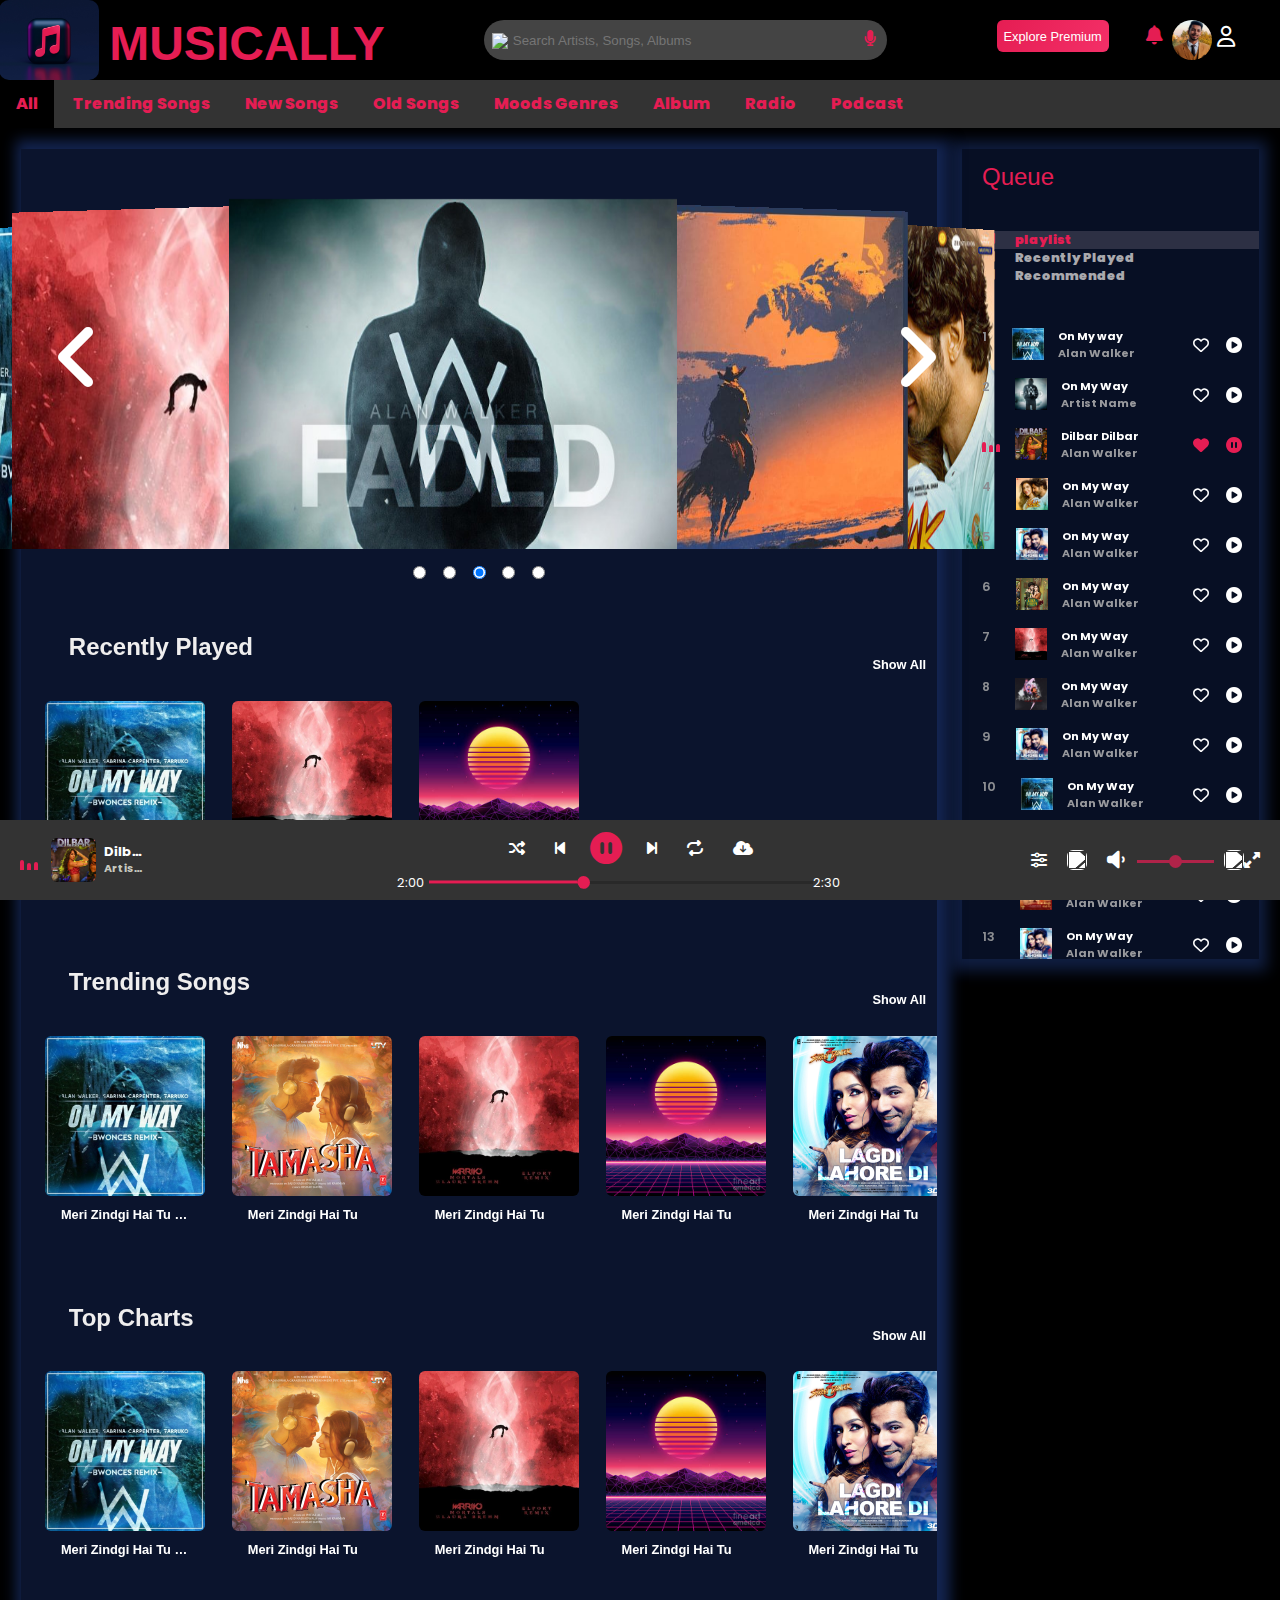
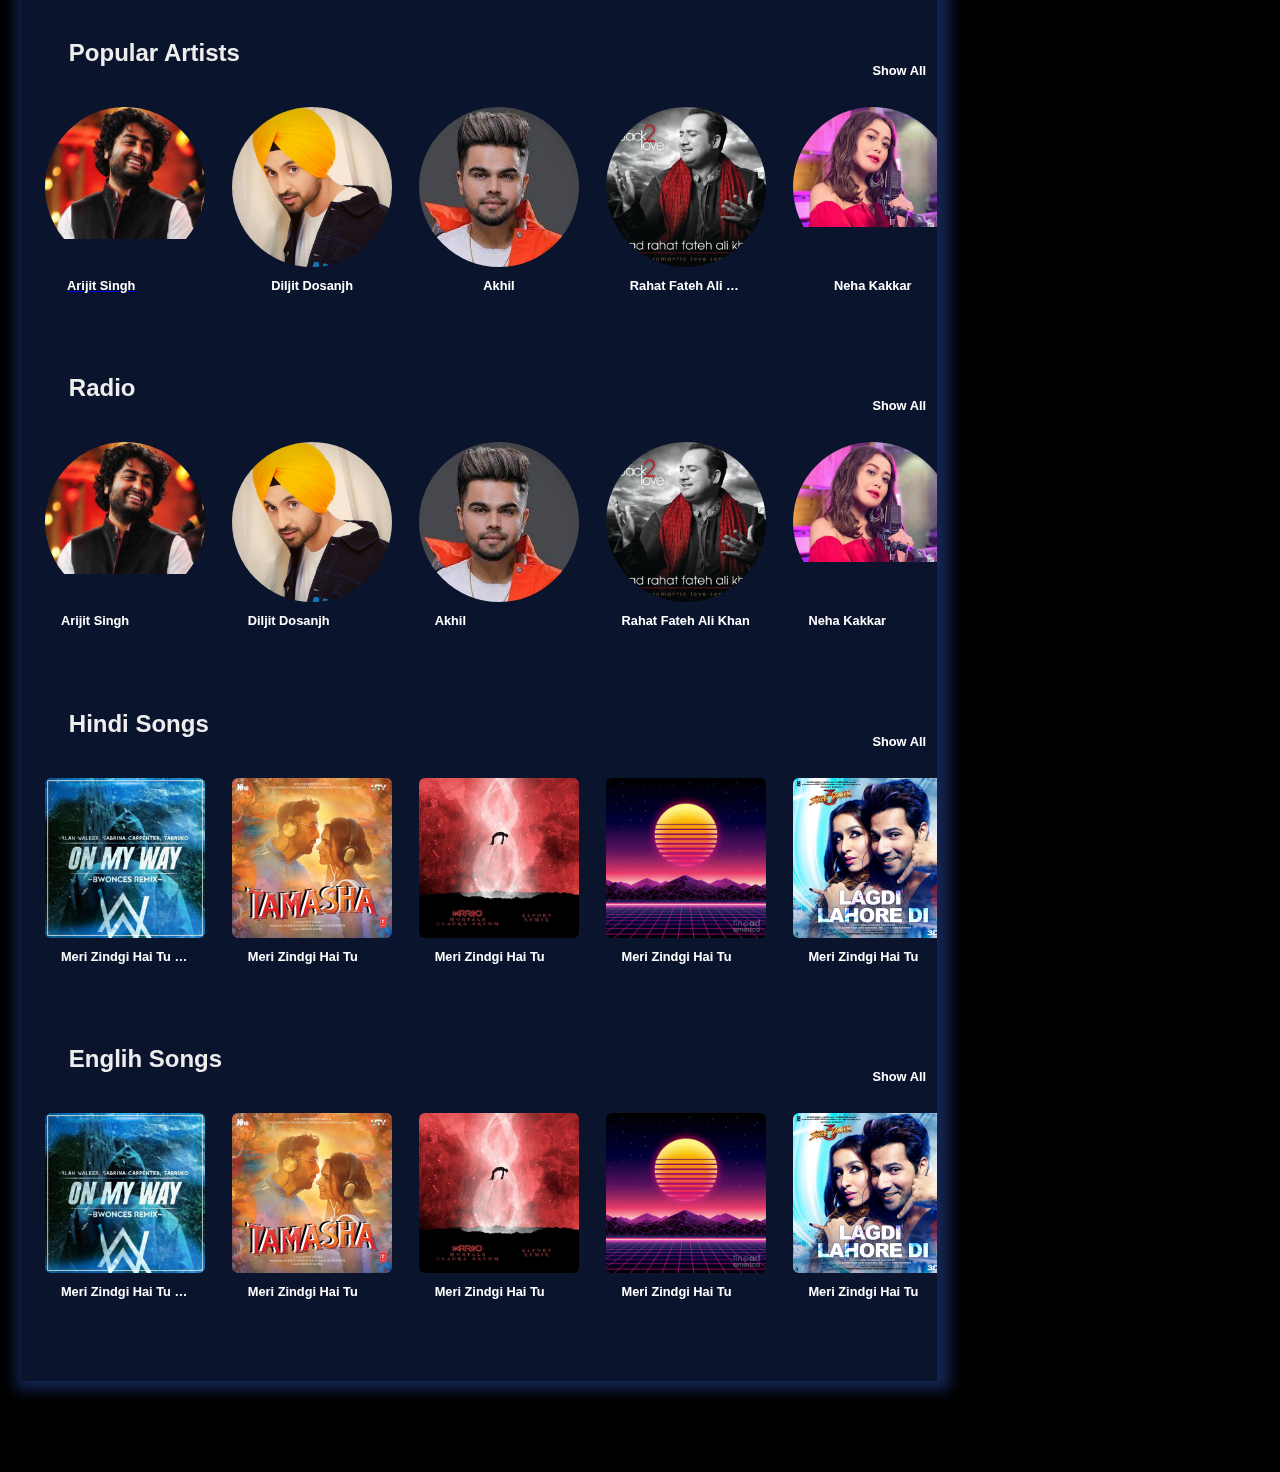
==== commit e84817dc: "save" ====
--- a/index.html
+++ b/index.html
@@ -323,14 +323,18 @@
           <div class="songs-contnt">
 
             <div class="song-card">
-              <div id="artist-image">
-                <div class="img-contnt" style="background-image: url(Assets/img/arjit.jpg);">
-                  <div class="overlay">
-                    <i class="fa-solid fa-play" id="play-hover" title="Play"></i>
+              <a href="artist.html">
+                <div id="artist-image">
+                  <div class="img-contnt" style="background-image: url(Assets/img/arjit.jpg);">
+                    <div class="overlay">
+                      <i class="fa-solid fa-play" id="play-hover" title="Play"></i>
+                    </div>
                   </div>
                 </div>
-              </div>
-              <p class="song-name">Arijit Singh</p>
+                <div class="artist-name">
+                  <p class="song-name">Arijit Singh</p>
+                </div>
+              </a>
             </div>
 
             <div class="song-card">
@@ -341,7 +345,9 @@
                   </div>
                 </div>
               </div>
-              <p class="song-name">Diljit Dosanjh</p>
+              <div class="artist-name">
+                <p class="song-name">Diljit Dosanjh</p>
+              </div>
             </div>
 
             <div class="song-card">
@@ -352,617 +358,620 @@
                   </div>
                 </div>
               </div>
+              <div class="artist-name">
               <p class="song-name">Akhil</p>
-            </div>
-
-            <div class="song-card">
-              <div id="artist-image">
-                <div class="img-contnt" style="background-image: url(Assets/img/17.jpg);">
-                  <div class="overlay">
-                    <i class="fa-solid fa-play" id="play-hover" title="Play"></i>
-                  </div>
-                </div>
-              </div>
-              <p class="song-name">Rahat Fateh Ali khan</p>
-            </div>
-
-            <div class="song-card">
-              <div id="artist-image">
-                <div class="img-contnt" style="background-image: url(Assets/img/neha.jpg);">
-                  <div class="overlay">
-                    <i class="fa-solid fa-play" id="play-hover" title="Play"></i>
-                  </div>
-                </div>
-              </div>
+              </div>
+          </div>
+
+          <div class="song-card">
+            <div id="artist-image">
+              <div class="img-contnt" style="background-image: url(Assets/img/17.jpg);">
+                <div class="overlay">
+                  <i class="fa-solid fa-play" id="play-hover" title="Play"></i>
+                </div>
+              </div>
+            </div>
+            <div class="artist-name">
+              <p class="song-name">Rahat Fateh Ali Khan</p>
+            </div>
+          </div>
+
+          <div class="song-card">
+            <div id="artist-image">
+              <div class="img-contnt" style="background-image: url(Assets/img/neha.jpg);">
+                <div class="overlay">
+                  <i class="fa-solid fa-play" id="play-hover" title="Play"></i>
+                </div>
+              </div>
+            </div>
+            <div class="artist-name">
               <p class="song-name">Neha Kakkar</p>
             </div>
-
-            <div class="song-card">
-              <div id="artist-image">
-                <div class="img-contnt" style="background-image: url(Assets/img/alan.jpg);">
-                  <div class="overlay">
-                    <i class="fa-solid fa-play" id="play-hover" title="Play"></i>
-                  </div>
-                </div>
-              </div>
+          </div>
+
+          <div class="song-card">
+            <div id="artist-image">
+              <div class="img-contnt" style="background-image: url(Assets/img/alan.jpg);">
+                <div class="overlay">
+                  <i class="fa-solid fa-play" id="play-hover" title="Play"></i>
+                </div>
+              </div>
+            </div>
+            <div class="artist-name">
               <p class="song-name">Alen Walker</p>
             </div>
-
-          </div>
-        </section>
-        <!-- Featured Artist section closed here -->
-
-        <!-- Radio Section start from here -->
-        <section class="songs-sections">
-          <div id="arrow-left"><i class="fa-solid fa-circle-left" title="Previous"></i></div>
-          <div id="arrow-right"><i class="fa-solid fa-circle-right " title="Next"></i></div>
-          <div class="section-heading">
-            <h2>Radio</h2>
-            <h4 class="show-all"><a href="#">Show All</a></h4>
-          </div>
-          <div class="songs-contnt">
-
-            <div class="song-card">
-              <div id="artist-image">
-                <div class="img-contnt" style="background-image: url(Assets/img/arjit.jpg);">
-                  <div class="overlay">
-                    <i class="fa-solid fa-play" id="play-hover" title="Play"></i>
-                  </div>
-                </div>
-              </div>
-              <p class="song-name">Arijit Singh</p>
-            </div>
-
-            <div class="song-card">
-              <div id="artist-image">
-                <div class="img-contnt" style="background-image: url(Assets/img/Diljit_Dosanjh.jpg);">
-                  <div class="overlay">
-                    <i class="fa-solid fa-play" id="play-hover" title="Play"></i>
-                  </div>
-                </div>
-              </div>
-              <p class="song-name">Diljit Dosanjh</p>
-            </div>
-
-            <div class="song-card">
-              <div id="artist-image">
-                <div class="img-contnt" style="background-image: url(Assets/img/akhil.jpg);">
-                  <div class="overlay">
-                    <i class="fa-solid fa-play" id="play-hover" title="Play"></i>
-                  </div>
-                </div>
-              </div>
-              <p class="song-name">Akhil</p>
-            </div>
-
-            <div class="song-card">
-              <div id="artist-image">
-                <div class="img-contnt" style="background-image: url(Assets/img/17.jpg);">
-                  <div class="overlay">
-                    <i class="fa-solid fa-play" id="play-hover" title="Play"></i>
-                  </div>
-                </div>
-              </div>
-              <p class="song-name">Rahat Fateh Ali khan</p>
-            </div>
-
-            <div class="song-card">
-              <div id="artist-image">
-                <div class="img-contnt" style="background-image: url(Assets/img/neha.jpg);">
-                  <div class="overlay">
-                    <i class="fa-solid fa-play" id="play-hover" title="Play"></i>
-                  </div>
-                </div>
-              </div>
-              <p class="song-name">Neha Kakkar</p>
-            </div>
-
-            <div class="song-card">
-              <div id="artist-image">
-                <div class="img-contnt" style="background-image: url(Assets/img/alan.jpg);">
-                  <div class="overlay">
-                    <i class="fa-solid fa-play" id="play-hover" title="Play"></i>
-                  </div>
-                </div>
-              </div>
-              <p class="song-name">Alen Walker</p>
-            </div>
-
-          </div>
-        </section>
-        <!-- Radio Section End from here -->
-
-
-        <!-- Hindi songs section Start form here -->
-        <section class="songs-sections">
-          <div id="arrow-left"><i class="fa-solid fa-circle-left" title="Previous"></i></div>
-          <div id="arrow-right"><i class="fa-solid fa-circle-right " title="Next"></i></div>
-          <div class="section-heading">
-            <h2>Hindi Songs</h2>
-            <h4 class="show-all"><a href="#">Show All</a></h4>
-          </div>
-          <div class="songs-contnt">
-
-            <div class="song-card">
-              <div class="img-contnt" style="background-image: url(Assets/img/1.jpg);">
-                <div class="overlay">
-                  <i class="fa-solid fa-play" id="play-hover" title="Play"></i>
-                  <i class="fa-solid fa-share" id="share-hover"></i>
-                  <i class="fa-solid fa-ellipsis-vertical" id="more-hover"></i>
-                </div>
-              </div>
-              <p class="song-name">Meri Zindgi hai tu Meri Zindgi hai tu</p>
-            </div>
-
-            <div class="song-card">
-              <div class="img-contnt" style="background-image: url(Assets/img/7.jpg);">
-                <div class="overlay">
-                  <i class="fa-solid fa-play" id="play-hover" title="Play"></i>
-                  <i class="fa-solid fa-share" id="share-hover"></i>
-                  <i class="fa-solid fa-ellipsis-vertical" id="more-hover"></i>
-                </div>
-              </div>
-              <p class="song-name">Meri Zindgi hai tu</p>
-            </div>
-
-            <div class="song-card">
-              <div class="img-contnt" style="background-image: url(Assets/img/4.jpg);">
-                <div class="overlay">
-                  <i class="fa-solid fa-play" id="play-hover" title="Play"></i>
-                  <i class="fa-solid fa-share" id="share-hover"></i>
-                  <i class="fa-solid fa-ellipsis-vertical" id="more-hover"></i>
-                </div>
-              </div>
-              <p class="song-name">Meri Zindgi hai tu</p>
-            </div>
-
-            <div class="song-card">
-              <div class="img-contnt" style="background-image: url(Assets/img/6.jpg);">
-                <div class="overlay">
-                  <i class="fa-solid fa-play" id="play-hover" title="Play"></i>
-                  <i class="fa-solid fa-share" id="share-hover"></i>
-                  <i class="fa-solid fa-ellipsis-vertical" id="more-hover"></i>
-                </div>
-              </div>
-              <p class="song-name">Meri Zindgi hai tu</p>
-            </div>
-
-            <div class="song-card">
-              <div class="img-contnt" style="background-image: url(Assets/img/11.jpg);">
-                <div class="overlay">
-                  <i class="fa-solid fa-play" id="play-hover" title="Play"></i>
-                  <i class="fa-solid fa-share" id="share-hover"></i>
-                  <i class="fa-solid fa-ellipsis-vertical" id="more-hover"></i>
-                </div>
-              </div>
-              <p class="song-name">Meri Zindgi hai tu</p>
-            </div>
-
-            <div class="song-card">
-              <div class="img-contnt" style="background-image: url(Assets/img/3.jpg);">
-                <div class="overlay">
-                  <i class="fa-solid fa-play" id="play-hover" title="Play"></i>
-                  <i class="fa-solid fa-share" id="share-hover"></i>
-                  <i class="fa-solid fa-ellipsis-vertical" id="more-hover"></i>
-                </div>
-              </div>
-              <p class="song-name">Meri Zindgi hai tu</p>
-            </div>
-
-          </div>
-        </section>
-        <!-- Hindi songs section End here -->
-
-        <!-- English songs section Start form here -->
-        <section class="songs-sections">
-          <div id="arrow-left"><i class="fa-solid fa-circle-left" title="Previous"></i></div>
-          <div id="arrow-right"><i class="fa-solid fa-circle-right " title="Next"></i></div>
-          <div class="section-heading">
-            <h2>Englih Songs</h2>
-            <h4 class="show-all"><a href="#">Show All</a></h4>
-          </div>
-          <div class="songs-contnt">
-
-            <div class="song-card">
-              <div class="img-contnt" style="background-image: url(Assets/img/1.jpg);">
-                <div class="overlay">
-                  <i class="fa-solid fa-play" id="play-hover" title="Play"></i>
-                  <i class="fa-solid fa-share" id="share-hover"></i>
-                  <i class="fa-solid fa-ellipsis-vertical" id="more-hover"></i>
-                </div>
-              </div>
-              <p class="song-name">Meri Zindgi hai tu Meri Zindgi hai tu</p>
-            </div>
-
-            <div class="song-card">
-              <div class="img-contnt" style="background-image: url(Assets/img/7.jpg);">
-                <div class="overlay">
-                  <i class="fa-solid fa-play" id="play-hover" title="Play"></i>
-                  <i class="fa-solid fa-share" id="share-hover"></i>
-                  <i class="fa-solid fa-ellipsis-vertical" id="more-hover"></i>
-                </div>
-              </div>
-              <p class="song-name">Meri Zindgi hai tu</p>
-            </div>
-
-            <div class="song-card">
-              <div class="img-contnt" style="background-image: url(Assets/img/4.jpg);">
-                <div class="overlay">
-                  <i class="fa-solid fa-play" id="play-hover" title="Play"></i>
-                  <i class="fa-solid fa-share" id="share-hover"></i>
-                  <i class="fa-solid fa-ellipsis-vertical" id="more-hover"></i>
-                </div>
-              </div>
-              <p class="song-name">Meri Zindgi hai tu</p>
-            </div>
-
-            <div class="song-card">
-              <div class="img-contnt" style="background-image: url(Assets/img/6.jpg);">
-                <div class="overlay">
-                  <i class="fa-solid fa-play" id="play-hover" title="Play"></i>
-                  <i class="fa-solid fa-share" id="share-hover"></i>
-                  <i class="fa-solid fa-ellipsis-vertical" id="more-hover"></i>
-                </div>
-              </div>
-              <p class="song-name">Meri Zindgi hai tu</p>
-            </div>
-
-            <div class="song-card">
-              <div class="img-contnt" style="background-image: url(Assets/img/11.jpg);">
-                <div class="overlay">
-                  <i class="fa-solid fa-play" id="play-hover" title="Play"></i>
-                  <i class="fa-solid fa-share" id="share-hover"></i>
-                  <i class="fa-solid fa-ellipsis-vertical" id="more-hover"></i>
-                </div>
-              </div>
-              <p class="song-name">Meri Zindgi hai tu</p>
-            </div>
-
-            <div class="song-card">
-              <div class="img-contnt" style="background-image: url(Assets/img/3.jpg);">
-                <div class="overlay">
-                  <i class="fa-solid fa-play" id="play-hover" title="Play"></i>
-                  <i class="fa-solid fa-share" id="share-hover"></i>
-                  <i class="fa-solid fa-ellipsis-vertical" id="more-hover"></i>
-                </div>
-              </div>
-              <p class="song-name">Meri Zindgi hai tu</p>
-            </div>
-
-          </div>
-        </section>
-        <!-- English songs section End here -->
-
-        <!-- Mood Generes Section Start from here  party, electronic, road-trip, bhakti, romance, ghzals-->
-        <div id="mood-generes">
-
-        </div>
-      </section>
-      <!-- Conternt Section closed here -------------->
-
-         <!-- Side Queue Songs list section end -->
-        <!-- one aside section is complete -->
-        <!-- now the second aside section will start from here -->
-        <!-- the page is responsive. please try reducing the width of the page -->
-        <!-- the aside section will collapse and a "more button will be shown to you." -->
-        <label for="more"><i class="fas fa-angle-double-left"></i>More</label>
-        <input type="checkbox" id="more">
-      <!-- Side Queue code start from here -->
-      <aside id="side-queue">
-        <div class="playlist-heading">
-          <h1>Queue</h1>
-        </div>
-        
-        <!-- Playlist code start -->
-        <div class="play-list">
-
-          <h4 class="active">
-            <span><i class="fa fa-music" aria-hidden="true"></i>playlist</span>
-          </h4>
-
-          <h4>
-            <span><i class="fa fa-music" aria-hidden="true"> </i>Recently
-              Played</span>
-          </h4>
-
-          <h4>
-            <span><i class="fa fa-music" aria-hidden="true"> </i>Recommended</span>
-          </h4>
-        </div>
-        <!-- Playlist code end -->
-
-        <!-- Side Queue Songs list section start -->
-        <div class="song-list">
-          <li class="songItem">
-            <div class="sidePlay-list">
-              <span>1</span>
-              <img src="Assets/img/1.jpg" alt="">
-              <h5>On My way <br>
-                <div class="subtitle">Alan Walker </div>
-              </h5>
-            </div>
-            <div class="sidePlay-icon">
-              <i class="fa-regular fa-heart"></i>
-              <i class="fa fa-play-circle" aria-hidden="true" id="1"></i>
-            </div>
-          </li>
-
-          <li class="songItem">
-            <div class="sidePlay-list">
-              <span>2</span>
-              <img src="Assets/img/2.jpg" alt="">
-              <h5>On My Way <br>
-                <div class="subtitle">Artist Name</div>
-              </h5>
-            </div>
-            <div class="sidePlay-icon">
-              <i class="fa-regular fa-heart"></i>
-              <i class="fa  fa-play-circle" aria-hidden="true" id="1"></i>
-            </div>
-          </li>
-
-          <li class="songItem">
-            <div class="sidePlay-list active-play">
-              <div class="master-play">
-                <div class="wave">
-                  <div class="wave1"></div>
-                  <div class="wave1"></div>
-                  <div class="wave1"></div>
-                </div>
-              </div>
-              <span id="list-number">3</span>
-              <img src="Assets/img/9.jpg" alt="">
-              <h5>Dilbar Dilbar <br>
-                <div class="subtitle">Alan Walker</div>
-              </h5>
-            </div>
-
-            <div class="sidePlay-icon active-play">
-              <i class="fa-solid fa-heart"></i>
-              <i class="fa  fa-pause-circle" aria-hidden="true" id="1"></i>
-            </div>
-          </li>
-
-          <li class="songItem">
-            <div class="sidePlay-list">
-              <span>4</span>
-              <img src="Assets/img/8.jpg" alt="">
-              <h5>On My Way <br>
-                <div class="subtitle">Alan Walker</div>
-              </h5>
-            </div>
-            <div class="sidePlay-icon">
-              <i class="fa-regular fa-heart"></i>
-              <i class="fa  fa-play-circle" aria-hidden="true" id="1"></i>
-            </div>
-          </li>
-
-          <li class="songItem">
-            <div class="sidePlay-list">
-              <span>5</span>
-              <img src="Assets/img/11.jpg" alt="">
-              <h5>On My Way <br>
-                <div class="subtitle">Alan Walker</div>
-              </h5>
-            </div>
-            <div class="sidePlay-icon">
-              <i class="fa-regular fa-heart"></i>
-              <i class="fa  fa-play-circle" aria-hidden="true" id="1"></i>
-            </div>
-          </li>
-
-          <li class="songItem">
-            <div class="sidePlay-list">
-              <span>6</span>
-              <img src="Assets/img/10.jpg" alt="">
-              <h5>On My Way <br>
-                <div class="subtitle">Alan Walker</div>
-              </h5>
-            </div>
-            <div class="sidePlay-icon">
-              <i class="fa-regular fa-heart"></i>
-              <i class="fa  fa-play-circle" aria-hidden="true" id="1"></i>
-            </div>
-          </li>
-
-          <li class="songItem">
-            <div class="sidePlay-list">
-              <span>7</span>
-              <img src="Assets/img/4.jpg" alt="">
-              <h5>On My Way <br>
-                <div class="subtitle">Alan Walker</div>
-              </h5>
-            </div>
-            <div class="sidePlay-icon">
-              <i class="fa-regular fa-heart"></i>
-              <i class="fa  fa-play-circle" aria-hidden="true" id="1"></i>
-            </div>
-          </li>
-
-          <li class="songItem">
-            <div class="sidePlay-list">
-              <span>8</span>
-              <img src="Assets/img/13.jpg" alt="">
-              <h5>On My Way <br>
-                <div class="subtitle">Alan Walker</div>
-              </h5>
-            </div>
-            <div class="sidePlay-icon">
-              <i class="fa-regular fa-heart"></i>
-              <i class="fa  fa-play-circle" aria-hidden="true" id="1"></i>
-            </div>
-          </li>
-
-          <li class="songItem">
-            <div class="sidePlay-list">
-              <span>9</span>
-              <img src="Assets/img/11.jpg" alt="">
-              <h5>On My Way <br>
-                <div class="subtitle">Alan Walker</div>
-              </h5>
-            </div>
-            <div class="sidePlay-icon">
-              <i class="fa-regular fa-heart"></i>
-              <i class="fa  fa-play-circle" aria-hidden="true" id="1"></i>
-            </div>
-          </li>
-
-          <li class="songItem">
-            <div class="sidePlay-list">
-              <span>10</span>
-              <img src="Assets/img/1.jpg" alt="">
-              <h5>On My Way <br>
-                <div class="subtitle">Alan Walker</div>
-              </h5>
-            </div>
-            <div class="sidePlay-icon">
-              <i class="fa-regular fa-heart"></i>
-              <i class="fa  fa-play-circle" aria-hidden="true" id="1"></i>
-            </div>
-          </li>
-
-          <li class="songItem">
-            <div class="sidePlay-list">
-              <span>11</span>
-              <img src="Assets/img/14.jpg" alt="">
-              <h5>On My Way <br>
-                <div class="subtitle">Alan Walker</div>
-              </h5>
-            </div>
-            <div class="sidePlay-icon">
-              <i class="fa-regular fa-heart"></i>
-              <i class="fa  fa-play-circle" aria-hidden="true" id="1"></i>
-            </div>
-          </li>
-
-          <li class="songItem">
-            <div class="sidePlay-list">
-              <span>12</span>
-              <img src="Assets/img/16.jpg" alt="">
-              <h5>On My Way <br>
-                <div class="subtitle">Alan Walker</div>
-              </h5>
-            </div>
-            <div class="sidePlay-icon">
-              <i class="fa-regular fa-heart"></i>
-              <i class="fa  fa-play-circle" aria-hidden="true" id="1"></i>
-            </div>
-          </li>
-
-          <li class="songItem">
-            <div class="sidePlay-list">
-              <span>13</span>
-              <img src="Assets/img/11.jpg" alt="">
-              <h5>On My Way <br>
-                <div class="subtitle">Alan Walker</div>
-              </h5>
-            </div>
-            <div class="sidePlay-icon">
-              <i class="fa-regular fa-heart"></i>
-              <i class="fa  fa-play-circle" aria-hidden="true" id="1"></i>
-            </div>
-          </li>
-
-          <li class="songItem">
-            <div class="sidePlay-list">
-              <span>14</span>
-              <img src="Assets/img/12.jpg" alt="">
-              <h5>On My Way <br>
-                <div class="subtitle">Alan Walker</div>
-              </h5>
-            </div>
-            <div class="sidePlay-icon">
-              <i class="fa-regular fa-heart"></i>
-              <i class="fa  fa-play-circle" aria-hidden="true" id="1"></i>
-            </div>
-          </li>
-          <li class="songItem">
-            <div class="sidePlay-list">
-              <span>15</span>
-              <img src="Assets/img/1.jpg" alt="">
-              <h5>On My Way <br>
-                <div class="subtitle">Alan Walker</div>
-              </h5>
-            </div>
-            <div class="sidePlay-icon">
-              <i class="fa-regular fa-heart"></i>
-              <i class="fa  fa-play-circle" aria-hidden="true" id="1"></i>
-            </div>
-          </li>
-
-          <li class="songItem">
-            <div class="sidePlay-list">
-              <span>16</span>
-              <img src="Assets/img/14.jpg" alt="">
-              <h5>On My Way <br>
-                <div class="subtitle">Alan Walker</div>
-              </h5>
-            </div>
-            <div class="sidePlay-icon">
-              <i class="fa-regular fa-heart"></i>
-              <i class="fa  fa-play-circle" aria-hidden="true" id="1"></i>
-            </div>
-          </li>
-
-          <li class="songItem">
-            <div class="sidePlay-list">
-              <span>17</span>
-              <img src="Assets/img/16.jpg" alt="">
-              <h5>On My Way <br>
-                <div class="subtitle">Alan Walker</div>
-              </h5>
-            </div>
-            <div class="sidePlay-icon">
-              <i class="fa-regular fa-heart"></i>
-              <i class="fa  fa-play-circle" aria-hidden="true" id="1"></i>
-            </div>
-          </li>
-
-          <li class="songItem">
-            <div class="sidePlay-list">
-              <span>18</span>
-              <img src="Assets/img/11.jpg" alt="">
-              <h5>On My Way <br>
-                <div class="subtitle">Alan Walker</div>
-              </h5>
-            </div>
-            <div class="sidePlay-icon">
-              <i class="fa-regular fa-heart"></i>
-              <i class="fa  fa-play-circle" aria-hidden="true" id="1"></i>
-            </div>
-          </li>
-
-          <li class="songItem">
-            <div class="sidePlay-list">
-              <span>19</span>
-              <img src="Assets/img/12.jpg" alt="">
-              <h5>On My Way <br>
-                <div class="subtitle">Alan Walker</div>
-              </h5>
-            </div>
-            <div class="sidePlay-icon">
-              <i class="fa-regular fa-heart"></i>
-              <i class="fa  fa-play-circle" aria-hidden="true" id="1"></i>
-            </div>
-          </li>
-
-          <li class="songItem">
-            <div class="sidePlay-list">
-              <span>20</span>
-              <img src="Assets/img/12.jpg" alt="">
-              <h5>On My Way <br>
-                <div class="subtitle">Alan Walker</div>
-              </h5>
-            </div>
-            <div class="sidePlay-icon">
-              <i class="fa-regular fa-heart"></i>
-              <i class="fa  fa-play-circle" aria-hidden="true" id="1"></i>
-            </div>
-          </li>
-
-        </div>
-      </aside>
-
+          </div>
+
+    </div>
+    </section>
+    <!-- Featured Artist section closed here -->
+
+    <!-- Radio Section start from here -->
+    <section class="songs-sections">
+      <div id="arrow-left"><i class="fa-solid fa-circle-left" title="Previous"></i></div>
+      <div id="arrow-right"><i class="fa-solid fa-circle-right " title="Next"></i></div>
+      <div class="section-heading">
+        <h2>Radio</h2>
+        <h4 class="show-all"><a href="#">Show All</a></h4>
+      </div>
+      <div class="songs-contnt">
+
+        <div class="song-card">
+          <div id="artist-image">
+            <div class="img-contnt" style="background-image: url(Assets/img/arjit.jpg);">
+              <div class="overlay">
+                <i class="fa-solid fa-play" id="play-hover" title="Play"></i>
+              </div>
+            </div>
+          </div>
+          <p class="song-name">Arijit Singh</p>
+        </div>
+
+        <div class="song-card">
+          <div id="artist-image">
+            <div class="img-contnt" style="background-image: url(Assets/img/Diljit_Dosanjh.jpg);">
+              <div class="overlay">
+                <i class="fa-solid fa-play" id="play-hover" title="Play"></i>
+              </div>
+            </div>
+          </div>
+          <p class="song-name">Diljit Dosanjh</p>
+        </div>
+
+        <div class="song-card">
+          <div id="artist-image">
+            <div class="img-contnt" style="background-image: url(Assets/img/akhil.jpg);">
+              <div class="overlay">
+                <i class="fa-solid fa-play" id="play-hover" title="Play"></i>
+              </div>
+            </div>
+          </div>
+          <p class="song-name">Akhil</p>
+        </div>
+
+        <div class="song-card">
+          <div id="artist-image">
+            <div class="img-contnt" style="background-image: url(Assets/img/17.jpg);">
+              <div class="overlay">
+                <i class="fa-solid fa-play" id="play-hover" title="Play"></i>
+              </div>
+            </div>
+          </div>
+          <p class="song-name">Rahat Fateh Ali khan</p>
+        </div>
+
+        <div class="song-card">
+          <div id="artist-image">
+            <div class="img-contnt" style="background-image: url(Assets/img/neha.jpg);">
+              <div class="overlay">
+                <i class="fa-solid fa-play" id="play-hover" title="Play"></i>
+              </div>
+            </div>
+          </div>
+          <p class="song-name">Neha Kakkar</p>
+        </div>
+
+        <div class="song-card">
+          <div id="artist-image">
+            <div class="img-contnt" style="background-image: url(Assets/img/alan.jpg);">
+              <div class="overlay">
+                <i class="fa-solid fa-play" id="play-hover" title="Play"></i>
+              </div>
+            </div>
+          </div>
+          <p class="song-name">Alen Walker</p>
+        </div>
+
+      </div>
+    </section>
+    <!-- Radio Section End from here -->
+
+
+    <!-- Hindi songs section Start form here -->
+    <section class="songs-sections">
+      <div id="arrow-left"><i class="fa-solid fa-circle-left" title="Previous"></i></div>
+      <div id="arrow-right"><i class="fa-solid fa-circle-right " title="Next"></i></div>
+      <div class="section-heading">
+        <h2>Hindi Songs</h2>
+        <h4 class="show-all"><a href="#">Show All</a></h4>
+      </div>
+      <div class="songs-contnt">
+
+        <div class="song-card">
+          <div class="img-contnt" style="background-image: url(Assets/img/1.jpg);">
+            <div class="overlay">
+              <i class="fa-solid fa-play" id="play-hover" title="Play"></i>
+              <i class="fa-solid fa-share" id="share-hover"></i>
+              <i class="fa-solid fa-ellipsis-vertical" id="more-hover"></i>
+            </div>
+          </div>
+          <p class="song-name">Meri Zindgi hai tu Meri Zindgi hai tu</p>
+        </div>
+
+        <div class="song-card">
+          <div class="img-contnt" style="background-image: url(Assets/img/7.jpg);">
+            <div class="overlay">
+              <i class="fa-solid fa-play" id="play-hover" title="Play"></i>
+              <i class="fa-solid fa-share" id="share-hover"></i>
+              <i class="fa-solid fa-ellipsis-vertical" id="more-hover"></i>
+            </div>
+          </div>
+          <p class="song-name">Meri Zindgi hai tu</p>
+        </div>
+
+        <div class="song-card">
+          <div class="img-contnt" style="background-image: url(Assets/img/4.jpg);">
+            <div class="overlay">
+              <i class="fa-solid fa-play" id="play-hover" title="Play"></i>
+              <i class="fa-solid fa-share" id="share-hover"></i>
+              <i class="fa-solid fa-ellipsis-vertical" id="more-hover"></i>
+            </div>
+          </div>
+          <p class="song-name">Meri Zindgi hai tu</p>
+        </div>
+
+        <div class="song-card">
+          <div class="img-contnt" style="background-image: url(Assets/img/6.jpg);">
+            <div class="overlay">
+              <i class="fa-solid fa-play" id="play-hover" title="Play"></i>
+              <i class="fa-solid fa-share" id="share-hover"></i>
+              <i class="fa-solid fa-ellipsis-vertical" id="more-hover"></i>
+            </div>
+          </div>
+          <p class="song-name">Meri Zindgi hai tu</p>
+        </div>
+
+        <div class="song-card">
+          <div class="img-contnt" style="background-image: url(Assets/img/11.jpg);">
+            <div class="overlay">
+              <i class="fa-solid fa-play" id="play-hover" title="Play"></i>
+              <i class="fa-solid fa-share" id="share-hover"></i>
+              <i class="fa-solid fa-ellipsis-vertical" id="more-hover"></i>
+            </div>
+          </div>
+          <p class="song-name">Meri Zindgi hai tu</p>
+        </div>
+
+        <div class="song-card">
+          <div class="img-contnt" style="background-image: url(Assets/img/3.jpg);">
+            <div class="overlay">
+              <i class="fa-solid fa-play" id="play-hover" title="Play"></i>
+              <i class="fa-solid fa-share" id="share-hover"></i>
+              <i class="fa-solid fa-ellipsis-vertical" id="more-hover"></i>
+            </div>
+          </div>
+          <p class="song-name">Meri Zindgi hai tu</p>
+        </div>
+
+      </div>
+    </section>
+    <!-- Hindi songs section End here -->
+
+    <!-- English songs section Start form here -->
+    <section class="songs-sections">
+      <div id="arrow-left"><i class="fa-solid fa-circle-left" title="Previous"></i></div>
+      <div id="arrow-right"><i class="fa-solid fa-circle-right " title="Next"></i></div>
+      <div class="section-heading">
+        <h2>Englih Songs</h2>
+        <h4 class="show-all"><a href="#">Show All</a></h4>
+      </div>
+      <div class="songs-contnt">
+
+        <div class="song-card">
+          <div class="img-contnt" style="background-image: url(Assets/img/1.jpg);">
+            <div class="overlay">
+              <i class="fa-solid fa-play" id="play-hover" title="Play"></i>
+              <i class="fa-solid fa-share" id="share-hover"></i>
+              <i class="fa-solid fa-ellipsis-vertical" id="more-hover"></i>
+            </div>
+          </div>
+          <p class="song-name">Meri Zindgi hai tu Meri Zindgi hai tu</p>
+        </div>
+
+        <div class="song-card">
+          <div class="img-contnt" style="background-image: url(Assets/img/7.jpg);">
+            <div class="overlay">
+              <i class="fa-solid fa-play" id="play-hover" title="Play"></i>
+              <i class="fa-solid fa-share" id="share-hover"></i>
+              <i class="fa-solid fa-ellipsis-vertical" id="more-hover"></i>
+            </div>
+          </div>
+          <p class="song-name">Meri Zindgi hai tu</p>
+        </div>
+
+        <div class="song-card">
+          <div class="img-contnt" style="background-image: url(Assets/img/4.jpg);">
+            <div class="overlay">
+              <i class="fa-solid fa-play" id="play-hover" title="Play"></i>
+              <i class="fa-solid fa-share" id="share-hover"></i>
+              <i class="fa-solid fa-ellipsis-vertical" id="more-hover"></i>
+            </div>
+          </div>
+          <p class="song-name">Meri Zindgi hai tu</p>
+        </div>
+
+        <div class="song-card">
+          <div class="img-contnt" style="background-image: url(Assets/img/6.jpg);">
+            <div class="overlay">
+              <i class="fa-solid fa-play" id="play-hover" title="Play"></i>
+              <i class="fa-solid fa-share" id="share-hover"></i>
+              <i class="fa-solid fa-ellipsis-vertical" id="more-hover"></i>
+            </div>
+          </div>
+          <p class="song-name">Meri Zindgi hai tu</p>
+        </div>
+
+        <div class="song-card">
+          <div class="img-contnt" style="background-image: url(Assets/img/11.jpg);">
+            <div class="overlay">
+              <i class="fa-solid fa-play" id="play-hover" title="Play"></i>
+              <i class="fa-solid fa-share" id="share-hover"></i>
+              <i class="fa-solid fa-ellipsis-vertical" id="more-hover"></i>
+            </div>
+          </div>
+          <p class="song-name">Meri Zindgi hai tu</p>
+        </div>
+
+        <div class="song-card">
+          <div class="img-contnt" style="background-image: url(Assets/img/3.jpg);">
+            <div class="overlay">
+              <i class="fa-solid fa-play" id="play-hover" title="Play"></i>
+              <i class="fa-solid fa-share" id="share-hover"></i>
+              <i class="fa-solid fa-ellipsis-vertical" id="more-hover"></i>
+            </div>
+          </div>
+          <p class="song-name">Meri Zindgi hai tu</p>
+        </div>
+
+      </div>
+    </section>
+    <!-- English songs section End here -->
+
+    <!-- Mood Generes Section Start from here  party, electronic, road-trip, bhakti, romance, ghzals-->
+    <div id="mood-generes">
+
+    </div>
+    </section>
+    <!-- Conternt Section closed here -------------->
+
+    
+    <!-- Side Queue code start from here -->
+    <aside id="side-queue">
+      <div class="playlist-heading">
+        <h1>Queue</h1>
+      </div>
+
+      <!-- Playlist code start -->
+      <div class="play-list">
+
+        <h4 class="active">
+          <span><i class="fa fa-music" aria-hidden="true"></i>playlist</span>
+        </h4>
+
+        <h4>
+          <span><i class="fa fa-music" aria-hidden="true"> </i>Recently
+            Played</span>
+        </h4>
+
+        <h4>
+          <span><i class="fa fa-music" aria-hidden="true"> </i>Recommended</span>
+        </h4>
+      </div>
+      <!-- Playlist code end -->
+
+      <!-- Side Queue Songs list section start -->
+      <div class="song-list">
+        <li class="songItem">
+          <div class="sidePlay-list">
+            <span>1</span>
+            <img src="Assets/img/1.jpg" alt="">
+            <h5>On My way <br>
+              <div class="subtitle">Alan Walker </div>
+            </h5>
+          </div>
+          <div class="sidePlay-icon">
+            <i class="fa-regular fa-heart"></i>
+            <i class="fa fa-play-circle" aria-hidden="true" id="1"></i>
+          </div>
+        </li>
+
+        <li class="songItem">
+          <div class="sidePlay-list">
+            <span>2</span>
+            <img src="Assets/img/2.jpg" alt="">
+            <h5>On My Way <br>
+              <div class="subtitle">Artist Name</div>
+            </h5>
+          </div>
+          <div class="sidePlay-icon">
+            <i class="fa-regular fa-heart"></i>
+            <i class="fa  fa-play-circle" aria-hidden="true" id="1"></i>
+          </div>
+        </li>
+
+        <li class="songItem">
+          <div class="sidePlay-list active-play">
+            <div class="master-play">
+              <div class="wave">
+                <div class="wave1"></div>
+                <div class="wave1"></div>
+                <div class="wave1"></div>
+              </div>
+            </div>
+            <span id="list-number">3</span>
+            <img src="Assets/img/9.jpg" alt="">
+            <h5>Dilbar Dilbar <br>
+              <div class="subtitle">Alan Walker</div>
+            </h5>
+          </div>
+
+          <div class="sidePlay-icon active-play">
+            <i class="fa-solid fa-heart"></i>
+            <i class="fa  fa-pause-circle" aria-hidden="true" id="1"></i>
+          </div>
+        </li>
+
+        <li class="songItem">
+          <div class="sidePlay-list">
+            <span>4</span>
+            <img src="Assets/img/8.jpg" alt="">
+            <h5>On My Way <br>
+              <div class="subtitle">Alan Walker</div>
+            </h5>
+          </div>
+          <div class="sidePlay-icon">
+            <i class="fa-regular fa-heart"></i>
+            <i class="fa  fa-play-circle" aria-hidden="true" id="1"></i>
+          </div>
+        </li>
+
+        <li class="songItem">
+          <div class="sidePlay-list">
+            <span>5</span>
+            <img src="Assets/img/11.jpg" alt="">
+            <h5>On My Way <br>
+              <div class="subtitle">Alan Walker</div>
+            </h5>
+          </div>
+          <div class="sidePlay-icon">
+            <i class="fa-regular fa-heart"></i>
+            <i class="fa  fa-play-circle" aria-hidden="true" id="1"></i>
+          </div>
+        </li>
+
+        <li class="songItem">
+          <div class="sidePlay-list">
+            <span>6</span>
+            <img src="Assets/img/10.jpg" alt="">
+            <h5>On My Way <br>
+              <div class="subtitle">Alan Walker</div>
+            </h5>
+          </div>
+          <div class="sidePlay-icon">
+            <i class="fa-regular fa-heart"></i>
+            <i class="fa  fa-play-circle" aria-hidden="true" id="1"></i>
+          </div>
+        </li>
+
+        <li class="songItem">
+          <div class="sidePlay-list">
+            <span>7</span>
+            <img src="Assets/img/4.jpg" alt="">
+            <h5>On My Way <br>
+              <div class="subtitle">Alan Walker</div>
+            </h5>
+          </div>
+          <div class="sidePlay-icon">
+            <i class="fa-regular fa-heart"></i>
+            <i class="fa  fa-play-circle" aria-hidden="true" id="1"></i>
+          </div>
+        </li>
+
+        <li class="songItem">
+          <div class="sidePlay-list">
+            <span>8</span>
+            <img src="Assets/img/13.jpg" alt="">
+            <h5>On My Way <br>
+              <div class="subtitle">Alan Walker</div>
+            </h5>
+          </div>
+          <div class="sidePlay-icon">
+            <i class="fa-regular fa-heart"></i>
+            <i class="fa  fa-play-circle" aria-hidden="true" id="1"></i>
+          </div>
+        </li>
+
+        <li class="songItem">
+          <div class="sidePlay-list">
+            <span>9</span>
+            <img src="Assets/img/11.jpg" alt="">
+            <h5>On My Way <br>
+              <div class="subtitle">Alan Walker</div>
+            </h5>
+          </div>
+          <div class="sidePlay-icon">
+            <i class="fa-regular fa-heart"></i>
+            <i class="fa  fa-play-circle" aria-hidden="true" id="1"></i>
+          </div>
+        </li>
+
+        <li class="songItem">
+          <div class="sidePlay-list">
+            <span>10</span>
+            <img src="Assets/img/1.jpg" alt="">
+            <h5>On My Way <br>
+              <div class="subtitle">Alan Walker</div>
+            </h5>
+          </div>
+          <div class="sidePlay-icon">
+            <i class="fa-regular fa-heart"></i>
+            <i class="fa  fa-play-circle" aria-hidden="true" id="1"></i>
+          </div>
+        </li>
+
+        <li class="songItem">
+          <div class="sidePlay-list">
+            <span>11</span>
+            <img src="Assets/img/14.jpg" alt="">
+            <h5>On My Way <br>
+              <div class="subtitle">Alan Walker</div>
+            </h5>
+          </div>
+          <div class="sidePlay-icon">
+            <i class="fa-regular fa-heart"></i>
+            <i class="fa  fa-play-circle" aria-hidden="true" id="1"></i>
+          </div>
+        </li>
+
+        <li class="songItem">
+          <div class="sidePlay-list">
+            <span>12</span>
+            <img src="Assets/img/16.jpg" alt="">
+            <h5>On My Way <br>
+              <div class="subtitle">Alan Walker</div>
+            </h5>
+          </div>
+          <div class="sidePlay-icon">
+            <i class="fa-regular fa-heart"></i>
+            <i class="fa  fa-play-circle" aria-hidden="true" id="1"></i>
+          </div>
+        </li>
+
+        <li class="songItem">
+          <div class="sidePlay-list">
+            <span>13</span>
+            <img src="Assets/img/11.jpg" alt="">
+            <h5>On My Way <br>
+              <div class="subtitle">Alan Walker</div>
+            </h5>
+          </div>
+          <div class="sidePlay-icon">
+            <i class="fa-regular fa-heart"></i>
+            <i class="fa  fa-play-circle" aria-hidden="true" id="1"></i>
+          </div>
+        </li>
+
+        <li class="songItem">
+          <div class="sidePlay-list">
+            <span>14</span>
+            <img src="Assets/img/12.jpg" alt="">
+            <h5>On My Way <br>
+              <div class="subtitle">Alan Walker</div>
+            </h5>
+          </div>
+          <div class="sidePlay-icon">
+            <i class="fa-regular fa-heart"></i>
+            <i class="fa  fa-play-circle" aria-hidden="true" id="1"></i>
+          </div>
+        </li>
+        <li class="songItem">
+          <div class="sidePlay-list">
+            <span>15</span>
+            <img src="Assets/img/1.jpg" alt="">
+            <h5>On My Way <br>
+              <div class="subtitle">Alan Walker</div>
+            </h5>
+          </div>
+          <div class="sidePlay-icon">
+            <i class="fa-regular fa-heart"></i>
+            <i class="fa  fa-play-circle" aria-hidden="true" id="1"></i>
+          </div>
+        </li>
+
+        <li class="songItem">
+          <div class="sidePlay-list">
+            <span>16</span>
+            <img src="Assets/img/14.jpg" alt="">
+            <h5>On My Way <br>
+              <div class="subtitle">Alan Walker</div>
+            </h5>
+          </div>
+          <div class="sidePlay-icon">
+            <i class="fa-regular fa-heart"></i>
+            <i class="fa  fa-play-circle" aria-hidden="true" id="1"></i>
+          </div>
+        </li>
+
+        <li class="songItem">
+          <div class="sidePlay-list">
+            <span>17</span>
+            <img src="Assets/img/16.jpg" alt="">
+            <h5>On My Way <br>
+              <div class="subtitle">Alan Walker</div>
+            </h5>
+          </div>
+          <div class="sidePlay-icon">
+            <i class="fa-regular fa-heart"></i>
+            <i class="fa  fa-play-circle" aria-hidden="true" id="1"></i>
+          </div>
+        </li>
+
+        <li class="songItem">
+          <div class="sidePlay-list">
+            <span>18</span>
+            <img src="Assets/img/11.jpg" alt="">
+            <h5>On My Way <br>
+              <div class="subtitle">Alan Walker</div>
+            </h5>
+          </div>
+          <div class="sidePlay-icon">
+            <i class="fa-regular fa-heart"></i>
+            <i class="fa  fa-play-circle" aria-hidden="true" id="1"></i>
+          </div>
+        </li>
+
+        <li class="songItem">
+          <div class="sidePlay-list">
+            <span>19</span>
+            <img src="Assets/img/12.jpg" alt="">
+            <h5>On My Way <br>
+              <div class="subtitle">Alan Walker</div>
+            </h5>
+          </div>
+          <div class="sidePlay-icon">
+            <i class="fa-regular fa-heart"></i>
+            <i class="fa  fa-play-circle" aria-hidden="true" id="1"></i>
+          </div>
+        </li>
+
+        <li class="songItem">
+          <div class="sidePlay-list">
+            <span>20</span>
+            <img src="Assets/img/12.jpg" alt="">
+            <h5>On My Way <br>
+              <div class="subtitle">Alan Walker</div>
+            </h5>
+          </div>
+          <div class="sidePlay-icon">
+            <i class="fa-regular fa-heart"></i>
+            <i class="fa  fa-play-circle" aria-hidden="true" id="1"></i>
+          </div>
+        </li>
+
+      </div>
+    </aside>
+    <!-- Side Queue code end from here -->
+  
 
     </div>
   </main>
@@ -1016,8 +1025,6 @@
           <div class="vol">
             <i class="fa-solid fa-volume-low" id="vol-icon" title="Volume"></i>
             <input type="range" min="0" max="100" id="volum">
-            <div class="vol-bar"> </div>
-            <div class="dot" id="vol-dot"></div>
           </div>
           <div id="audio-icon">
             <img src="https://cdn-icons-png.flaticon.com/512/4211/4211451.png" alt="" title="Queue">
--- a/Assets/style.css
+++ b/Assets/style.css
@@ -60,13 +60,6 @@
   /* display: flex; */
   background-color: #333;
 }
-
-/* .nav-toggle i{
-  display: none;
-}
-#nav-menu-responsive{
-  display: none;  
-} */
 
 #nav1 {
   height: 5rem;
@@ -622,6 +615,10 @@
 div#artist-image .img-contnt {
   border-radius: 50%;
 }
+.artist-name .song-name {
+  text-align: center;
+  width: 7rem; 
+}
 /* Artist section CSS end  */
 
 /* ----------------------------------------------------------------------------------------- */
@@ -813,32 +810,7 @@
     height: 5px;
   }
 }
-
 /* side playlist Waves Animation end  here */
-label[for="more"] {
-  display: none;
-  position: absolute;
-  right: 0%;
-  top: 45%;
-  padding-bottom: 5px;
-  z-index: 4;
-  color: var(--text-color);
-  font-size: 1.6rem;
-  height: 2.5rem;
-  width: 7rem;
-  text-align: center;
-  box-shadow: 0px 0px 2px 1px white;
-  background: rgb(2, 0, 36);
-  background: linear-gradient(
-    90deg,
-    rgba(2, 0, 36, 1) 0%,
-    rgba(9, 9, 121, 1) 36%,
-    rgba(0, 212, 255, 1) 100%
-  );
-}
-input[type="checkbox"] {
-  display: none;
-}
 /* side playlist Wave CSS styling end here */
 /* --------------------------------------------------------------------------------------------- */
 
@@ -983,7 +955,7 @@
 }
 
 .seek-bar input[type="range"] {
-	color: #ef233c;
+	color: var(--text-color);
 	--thumb-height: .8rem;
 	--track-height: 2px;
 	--track-color: rgba(0, 0, 0, 0.2);
@@ -1157,7 +1129,7 @@
   -webkit-appearance: none;
   width: 100%;
   height: 3px;
-  background-color: red;
+  background-color: var(--text-color);
   outline: none;
   opacity: 0.7;
   -webkit-transition: opacity 0.2s;
@@ -1170,7 +1142,7 @@
   width: 13px;
   height: 13px;
   border-radius: 50%;
-  background-color: red;
+  background-color: var(--text-color);
   cursor: pointer;
 }
 
@@ -1210,6 +1182,99 @@
 }
 
  /* Media control styling end here */
+
+
+/* Media Query Start for size 950px---------------- */
+
+@media screen and (max-width: 950px) {
+  html {
+    font-size: 10px;
+  }
+  body {
+    font-family: "Poppins", "sans-serif";
+    font-weight: 800;
+  }
+  #nav2{
+    height: 3rem;
+  }
+  #side-queue {
+    height: auto;
+  }
+  .search-icon {
+    top: 8px;
+    left: 4px;
+  }
+  .microphone{
+    top:14%;
+  }  
+  #left-nav .title h1{
+    font-size: 3rem;
+}
+#arrow {
+  display: none;
+}
+#slider{
+margin-top: 6.2rem;
+}
+
+main#carousel{
+  width: 70vw!important;
+}
+.item {
+  width: 100% !important;
+  height: 100% !important;
+}
+
+.item img {
+  width: 100% !important;
+  height: 100% !important;
+
+}
+
+.song-play{
+  width: 25%;
+}
+.footer .audio-control1{
+  width: 50%;
+}
+.audio-control2{
+  width: 25%;
+}
+.slider-up{
+  margin: 0;
+}
+.footer .master-play .vol .fa-solid{
+  top: -5px;
+}
+.vol {
+  display: inline-block;
+  width: 30px;
+  position: fixed;
+  /* margin-bottom: 6rem;  */
+}
+
+.vol input[type="range"] {
+  -webkit-appearance: none;
+  width: 100%;
+  height: 3px;
+  background-color:var(--text-color);
+  outline: none;
+  opacity: 0.7;
+  -webkit-transition: opacity 0.2s;
+  transition: opacity 0.2s;
+}
+
+.vol input[type="range"]::-webkit-slider-thumb {
+  -webkit-appearance: none;
+  appearance: none;
+  width: 10px;
+  height: 10px;
+  border-radius: 50%;
+  background-color:var(--text-color);
+  cursor: pointer;
+}
+}
+
 
 /* Media Query Start for size 550px---------------- */
 @media screen and (max-width: 550px) {
@@ -1332,14 +1397,6 @@
     width: 100% !important;
   }
 
-  /* side queue responsive CSS start------------------*/
-  label[for="more"] {
-    display: block;
-}
-#more:checked ~ #side-queue {
-  display: block;
-}
-
   #media-controls{
     height: 8rem;
   }
@@ -1371,7 +1428,9 @@
     height: 62px;
     width: 80% !important;
   }
-
+  .footer .master-play .masterplay-icon{
+    margin: 0;
+  }
   .audio-icon {
     flex-grow: 1;
     display: flex !important;
@@ -1387,94 +1446,4 @@
   }
 
 }
-
-/* Media Query Start for size 950px---------------- */
-
-@media screen and (max-width: 950px) {
-  html {
-    font-size: 10px;
-  }
-  body {
-    font-family: "Poppins", "sans-serif";
-    font-weight: 800;
-  }
-  #nav2{
-    height: 3rem;
-  }
-  #side-queue {
-    height: auto;
-  }
-  .search-icon {
-    top: 8px;
-    left: 4px;
-  }
-  .microphone{
-    top:14%;
-  }  
-  #left-nav .title h1{
-    font-size: 3rem;
-}
-#arrow {
-  display: none;
-}
-#slider{
-margin-top: 6.2rem;
-}
-
-main#carousel{
-  width: 70vw!important;
-}
-.item {
-  width: 100% !important;
-  height: 100% !important;
-}
-
-.item img {
-  width: 100% !important;
-  height: 100% !important;
-
-}
-
-.song-play{
-  width: 25%;
-}
-.footer .audio-control1{
-  width: 50%;
-}
-.audio-control2{
-  width: 25%;
-}
-.slider-up{
-  margin: 0;
-}
-.footer .master-play .vol .fa-solid{
-  top: -5px;
-}
-.vol {
-  display: inline-block;
-  width: 30px;
-  position: fixed;
-  /* margin-bottom: 6rem;  */
-}
-
-.vol input[type="range"] {
-  -webkit-appearance: none;
-  width: 100%;
-  height: 3px;
-  background-color: red;
-  outline: none;
-  opacity: 0.7;
-  -webkit-transition: opacity 0.2s;
-  transition: opacity 0.2s;
-}
-
-.vol input[type="range"]::-webkit-slider-thumb {
-  -webkit-appearance: none;
-  appearance: none;
-  width: 10px;
-  height: 10px;
-  border-radius: 50%;
-  background-color: red;
-  cursor: pointer;
-}
-}
+/* Media Query end for size 550px---------------- */
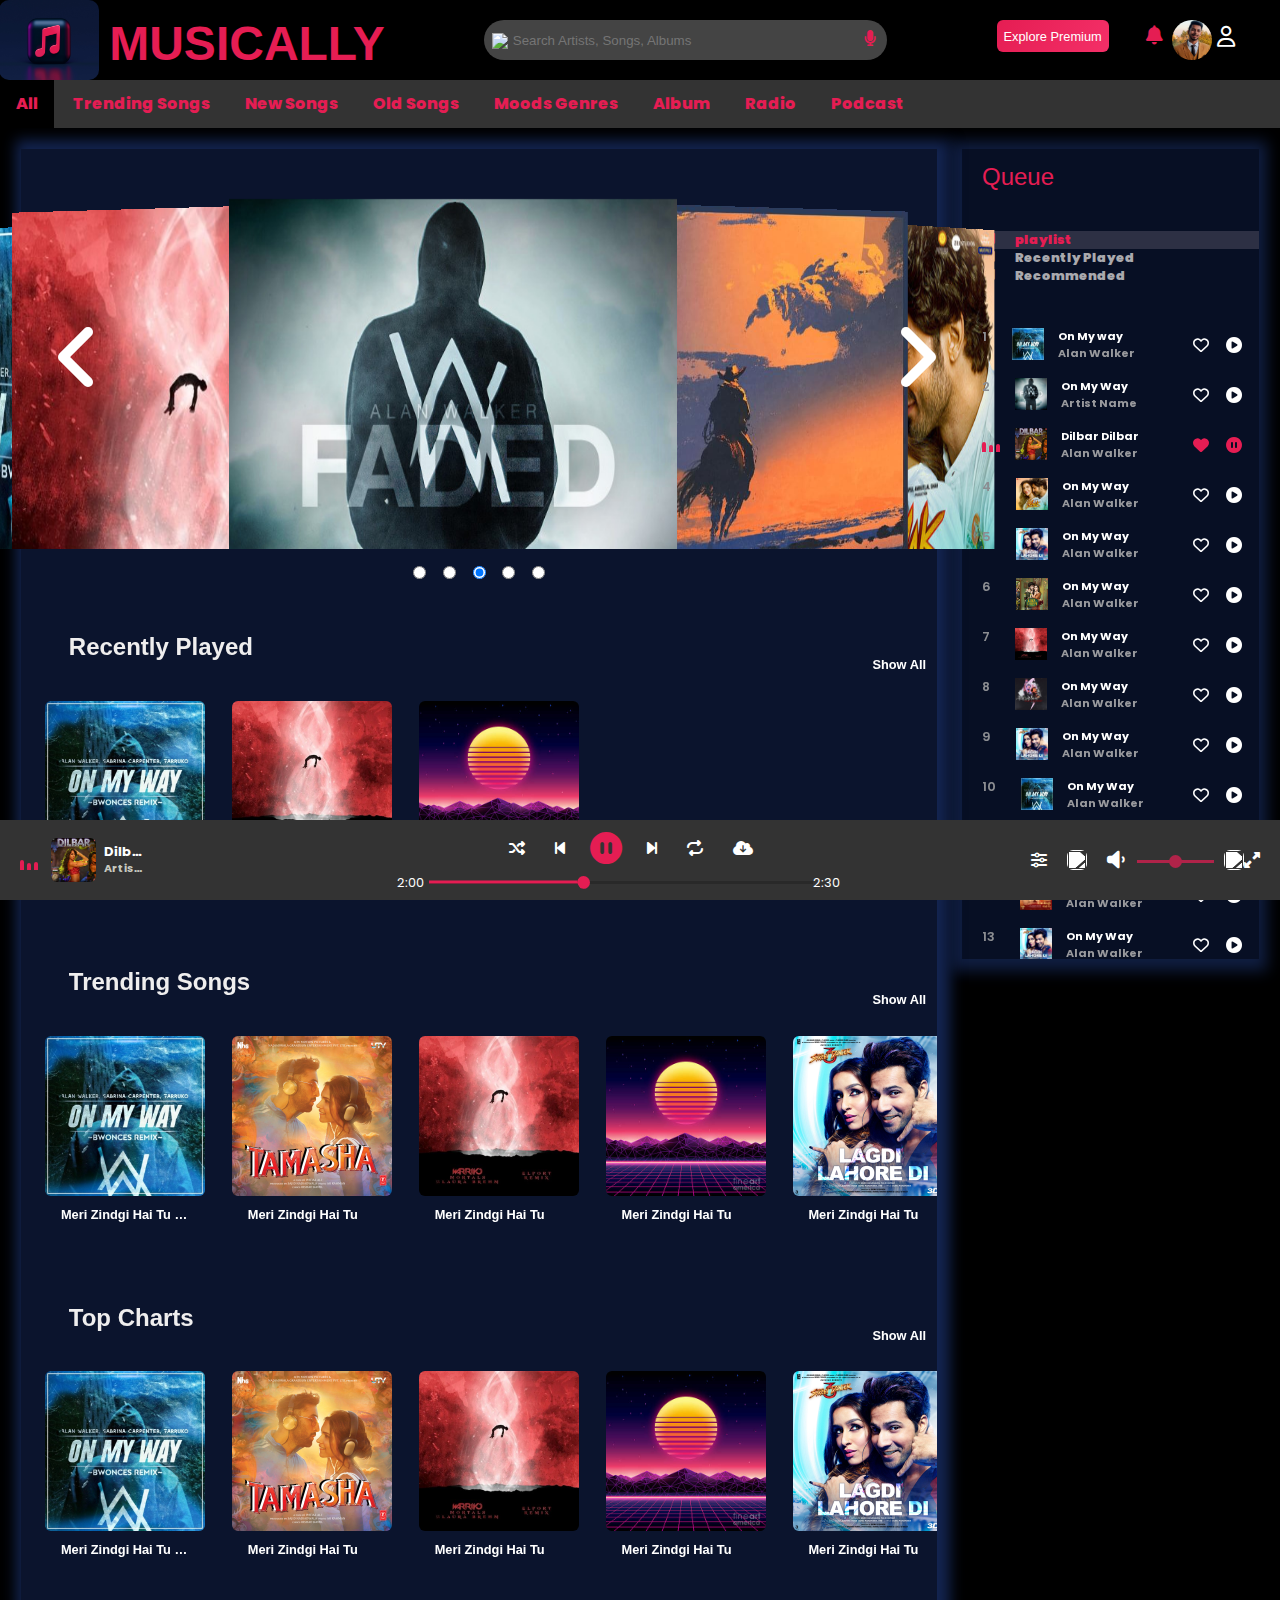
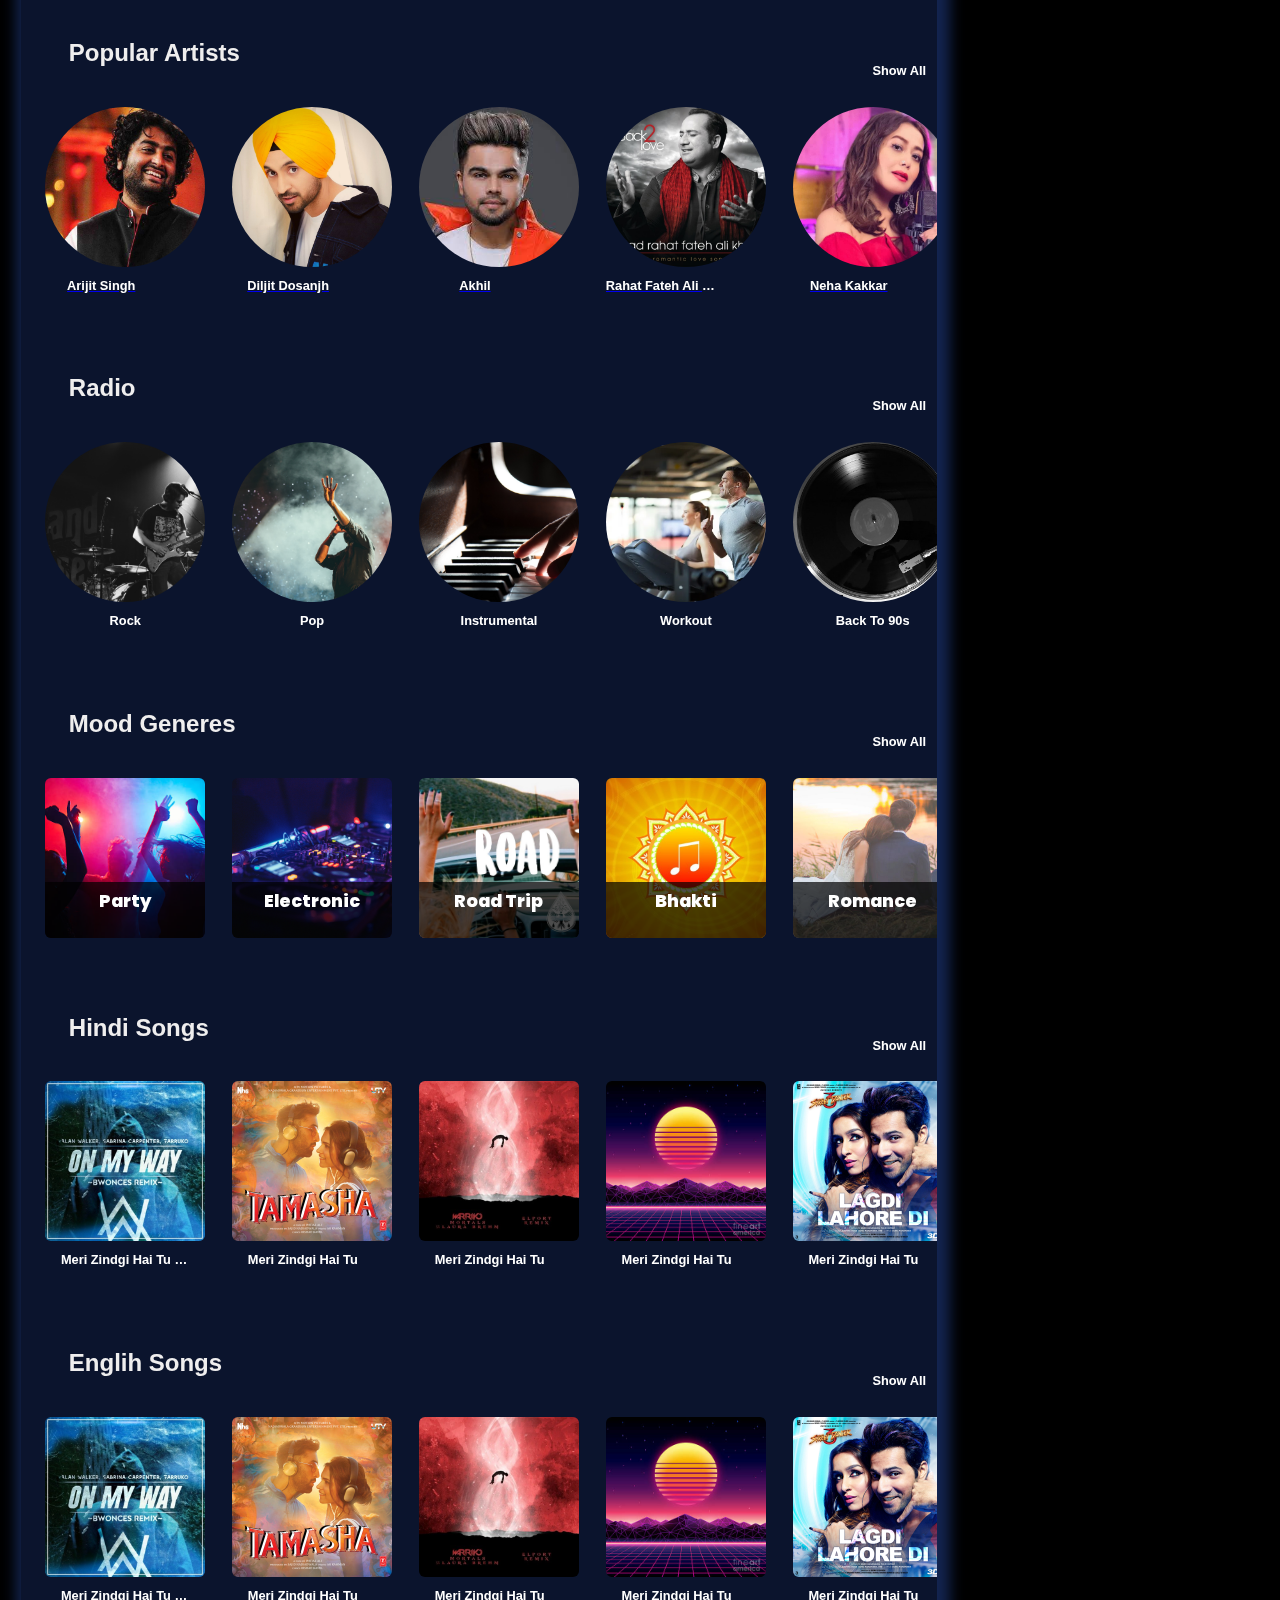
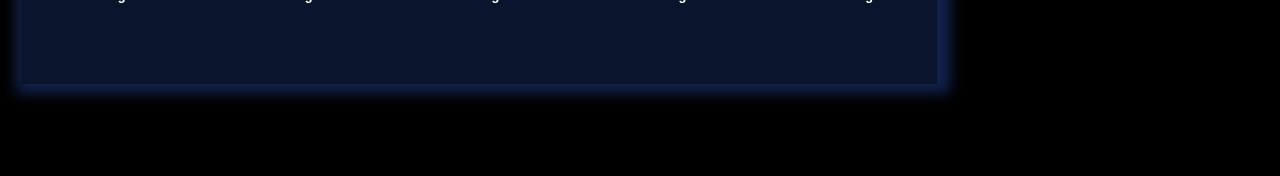
==== commit b9177eaa: "save" ====
--- a/index.html
+++ b/index.html
@@ -338,6 +338,7 @@
             </div>
 
             <div class="song-card">
+              <a href="artist.html">
               <div id="artist-image">
                 <div class="img-contnt" style="background-image: url(Assets/img/Diljit_Dosanjh.jpg);">
                   <div class="overlay">
@@ -348,9 +349,11 @@
               <div class="artist-name">
                 <p class="song-name">Diljit Dosanjh</p>
               </div>
-            </div>
-
-            <div class="song-card">
+            </a>
+            </div>
+
+            <div class="song-card">
+              <a href="artist.html">
               <div id="artist-image">
                 <div class="img-contnt" style="background-image: url(Assets/img/akhil.jpg);">
                   <div class="overlay">
@@ -361,9 +364,11 @@
               <div class="artist-name">
               <p class="song-name">Akhil</p>
               </div>
+            </a>
           </div>
 
           <div class="song-card">
+            <a href="artist.html">
             <div id="artist-image">
               <div class="img-contnt" style="background-image: url(Assets/img/17.jpg);">
                 <div class="overlay">
@@ -374,9 +379,11 @@
             <div class="artist-name">
               <p class="song-name">Rahat Fateh Ali Khan</p>
             </div>
+          </a>
           </div>
 
           <div class="song-card">
+            <a href="artist.html">
             <div id="artist-image">
               <div class="img-contnt" style="background-image: url(Assets/img/neha.jpg);">
                 <div class="overlay">
@@ -387,19 +394,22 @@
             <div class="artist-name">
               <p class="song-name">Neha Kakkar</p>
             </div>
+          </a>
           </div>
 
           <div class="song-card">
+            <a href="artist.html">
             <div id="artist-image">
-              <div class="img-contnt" style="background-image: url(Assets/img/alan.jpg);">
+              <div class="img-contnt" style="background-image: url(Assets/img/guru.jpg);">
                 <div class="overlay">
                   <i class="fa-solid fa-play" id="play-hover" title="Play"></i>
                 </div>
               </div>
             </div>
             <div class="artist-name">
-              <p class="song-name">Alen Walker</p>
-            </div>
+              <p class="song-name"> Guru Randhawa</p>
+            </div>
+          </a>
           </div>
 
     </div>
@@ -417,75 +427,160 @@
       <div class="songs-contnt">
 
         <div class="song-card">
-          <div id="artist-image">
-            <div class="img-contnt" style="background-image: url(Assets/img/arjit.jpg);">
+          <div id="radio-image">
+            <div class="img-contnt" style="background-image: url(Assets/img/rock.jpg);">
               <div class="overlay">
                 <i class="fa-solid fa-play" id="play-hover" title="Play"></i>
               </div>
             </div>
           </div>
-          <p class="song-name">Arijit Singh</p>
-        </div>
-
-        <div class="song-card">
-          <div id="artist-image">
-            <div class="img-contnt" style="background-image: url(Assets/img/Diljit_Dosanjh.jpg);">
+          <div class="radio-name">
+          <p class="song-name">Rock</p>
+          </div>
+        </div>
+
+        <div class="song-card">
+          <div id="radio-image">
+            <div class="img-contnt" style="background-image: url(Assets/img/pop.jpg);">
               <div class="overlay">
                 <i class="fa-solid fa-play" id="play-hover" title="Play"></i>
               </div>
             </div>
           </div>
-          <p class="song-name">Diljit Dosanjh</p>
-        </div>
-
-        <div class="song-card">
-          <div id="artist-image">
-            <div class="img-contnt" style="background-image: url(Assets/img/akhil.jpg);">
+          <div class="radio-name">
+          <p class="song-name">Pop</p>
+          </div>
+        </div>
+
+        <div class="song-card">
+          <div id="radio-image">
+            <div class="img-contnt" style="background-image: url(Assets/img/instrumental.jpg);">
               <div class="overlay">
                 <i class="fa-solid fa-play" id="play-hover" title="Play"></i>
               </div>
             </div>
           </div>
-          <p class="song-name">Akhil</p>
-        </div>
-
-        <div class="song-card">
-          <div id="artist-image">
-            <div class="img-contnt" style="background-image: url(Assets/img/17.jpg);">
+          <div class="radio-name">
+          <p class="song-name">Instrumental</p>
+          </div>
+        </div>
+
+        <div class="song-card">
+          <div id="radio-image">
+            <div class="img-contnt" style="background-image: url(Assets/img/workout.jpg);">
               <div class="overlay">
                 <i class="fa-solid fa-play" id="play-hover" title="Play"></i>
               </div>
             </div>
           </div>
-          <p class="song-name">Rahat Fateh Ali khan</p>
-        </div>
-
-        <div class="song-card">
-          <div id="artist-image">
-            <div class="img-contnt" style="background-image: url(Assets/img/neha.jpg);">
+          <div class="radio-name">
+          <p class="song-name">Workout</p>
+          </div>
+        </div>
+
+        <div class="song-card">
+          <div id="radio-image">
+            <div class="img-contnt" style="background-image: url(Assets/img/retro.jpg);">
               <div class="overlay">
                 <i class="fa-solid fa-play" id="play-hover" title="Play"></i>
               </div>
             </div>
           </div>
-          <p class="song-name">Neha Kakkar</p>
-        </div>
-
-        <div class="song-card">
-          <div id="artist-image">
-            <div class="img-contnt" style="background-image: url(Assets/img/alan.jpg);">
+          <div class="radio-name">
+          <p class="song-name">Back to 90s</p>
+          </div>
+        </div>
+
+        <div class="song-card">
+          <div id="radio-image">
+            <div class="img-contnt" style="background-image: url(Assets/img/love.jpg);">
               <div class="overlay">
                 <i class="fa-solid fa-play" id="play-hover" title="Play"></i>
               </div>
             </div>
           </div>
-          <p class="song-name">Alen Walker</p>
+          <div class="radio-name">
+          <p class="song-name">Love</p>
+          </div>
         </div>
 
       </div>
     </section>
     <!-- Radio Section End from here -->
 
+    <!-- Mood Generes Section Start from here------>
+    <section class="songs-sections">
+      <div id="arrow-left"><i class="fa-solid fa-circle-left" title="Previous"></i></div>
+      <div id="arrow-right"><i class="fa-solid fa-circle-right " title="Next"></i></div>
+      <div class="section-heading">
+        <h2>Mood Generes</h2>
+        <h4 class="show-all"><a href="#">Show All</a></h4>
+      </div>
+      <div class="songs-contnt">
+
+        <div class="song-card">
+            <div id="genere-image">
+              <div class="img-contnt" style="background-image: url(Assets/img/party.jpg);">
+                <div class="overlay-genere">
+                  <p class="genere-name">Party</p>
+                </div>
+              </div>
+            </div>
+        </div>
+
+        <div class="song-card">
+          <div id="genere-image">
+            <div class="img-contnt" style="background-image: url(Assets/img/electric.jpg);">
+              <div class="overlay-genere">
+                <p class="genere-name">Electronic</p>
+              </div>
+            </div>
+          </div>
+      </div>
+
+      <div class="song-card">
+        <div id="genere-image">
+          <div class="img-contnt" style="background-image: url(Assets/img/road_trip.jpg);">
+            <div class="overlay-genere">
+              <p class="genere-name">Road Trip</p>
+            </div>
+          </div>
+        </div>
+    </div>
+
+    <div class="song-card">
+      <div id="genere-image">
+        <div class="img-contnt" style="background-image: url(Assets/img/bhakti.jpg);">
+          <div class="overlay-genere">
+            <p class="genere-name">Bhakti</p>
+          </div>
+        </div>
+      </div>
+  </div>
+
+  <div class="song-card">
+    <div id="genere-image">
+      <div class="img-contnt" style="background-image: url(Assets/img/romance.jpg);">
+        <div class="overlay-genere">
+          <p class="genere-name">Romance</p>
+        </div>
+      </div>
+    </div>
+</div>
+
+<div class="song-card">
+  <div id="genere-image">
+    <div class="img-contnt" style="background-image: url(Assets/img/Classic_Ghazals.jpg);">
+      <div class="overlay-genere">
+        <p class="genere-name">Ghazals</p>
+      </div>
+    </div>
+  </div>
+</div>
+
+</div>
+</section>
+    <!-- Mood Generes Section End from here------>
 
     <!-- Hindi songs section Start form here -->
     <section class="songs-sections">
@@ -647,12 +742,8 @@
     </section>
     <!-- English songs section End here -->
 
-    <!-- Mood Generes Section Start from here  party, electronic, road-trip, bhakti, romance, ghzals-->
-    <div id="mood-generes">
-
-    </div>
     </section>
-    <!-- Conternt Section closed here -------------->
+    <!-- Content Section closed here -------------->
 
     
     <!-- Side Queue code start from here -->
--- a/Assets/style.css
+++ b/Assets/style.css
@@ -556,7 +556,7 @@
   border-radius: 6px;
   overflow: hidden;
   background-repeat: no-repeat;
-  background-size: contain;
+  background-size: cover;
 }
 .img-contnt:hover {
   box-shadow: 1px -1px 5px 5px rgb(17 39 110 / 50%);
@@ -614,12 +614,45 @@
 /* Artist section CSS start  */
 div#artist-image .img-contnt {
   border-radius: 50%;
+  background-size: cover;
 }
 .artist-name .song-name {
   text-align: center;
   width: 7rem; 
 }
 /* Artist section CSS end  */
+
+/* Radio Section start from here----------- */
+#radio-image .img-contnt{
+  border-radius:50%;
+}
+.radio-name .song-name {
+  text-align: center;
+  width: 7rem; 
+}
+/* Radio Section end from here----------- */
+
+
+/* Mood Genere Section CSS start-------------------- */
+#genere-image .img-contnt{
+  position: relative;
+}
+
+.overlay-genere{
+  width: 100%;
+  position: absolute;
+  background-color: rgba(0, 0, 0, 0.701);
+  height: 35%;
+  bottom: 0;
+}
+.overlay-genere .genere-name{
+  color:#fff;
+  margin-top: .4rem;
+  text-align: center;
+  font-size: 1.1rem;
+}
+ 
+/* Mood Genere Section CSS end-------------------- */
 
 /* ----------------------------------------------------------------------------------------- */
 
